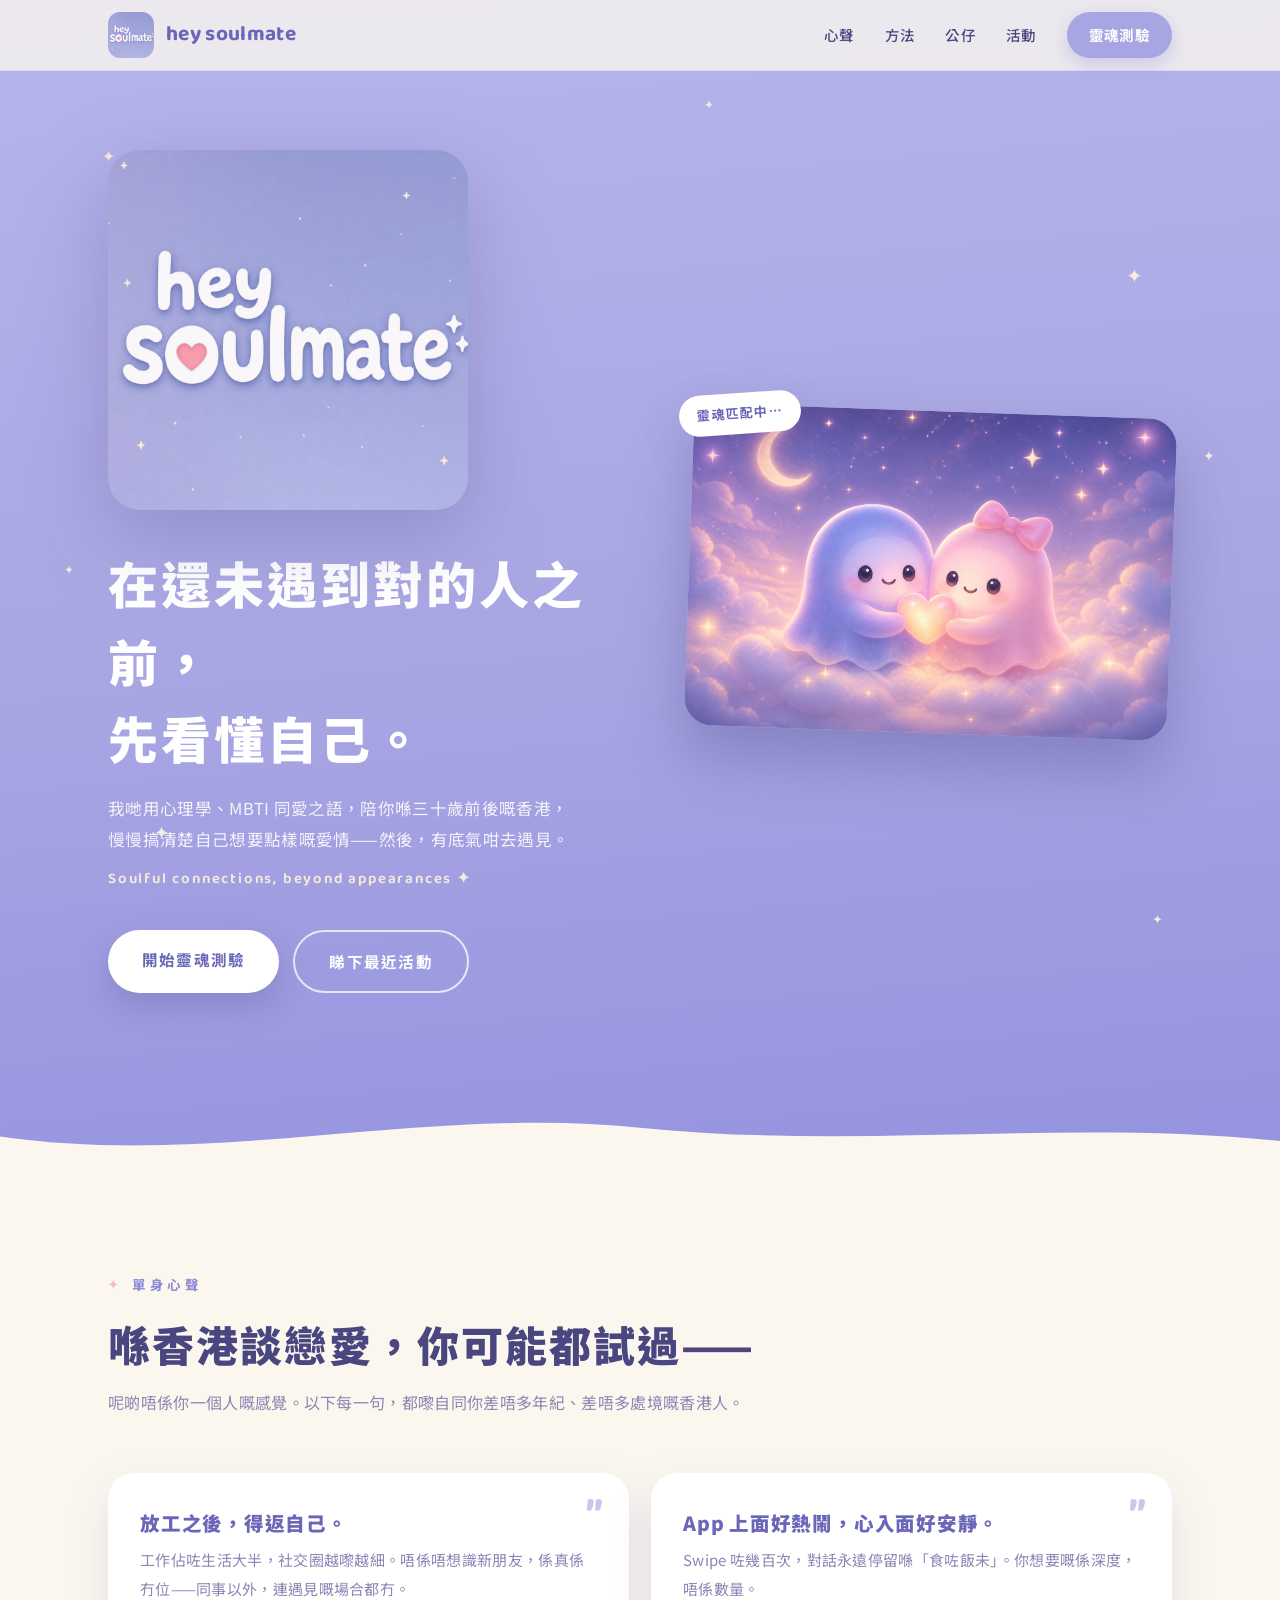
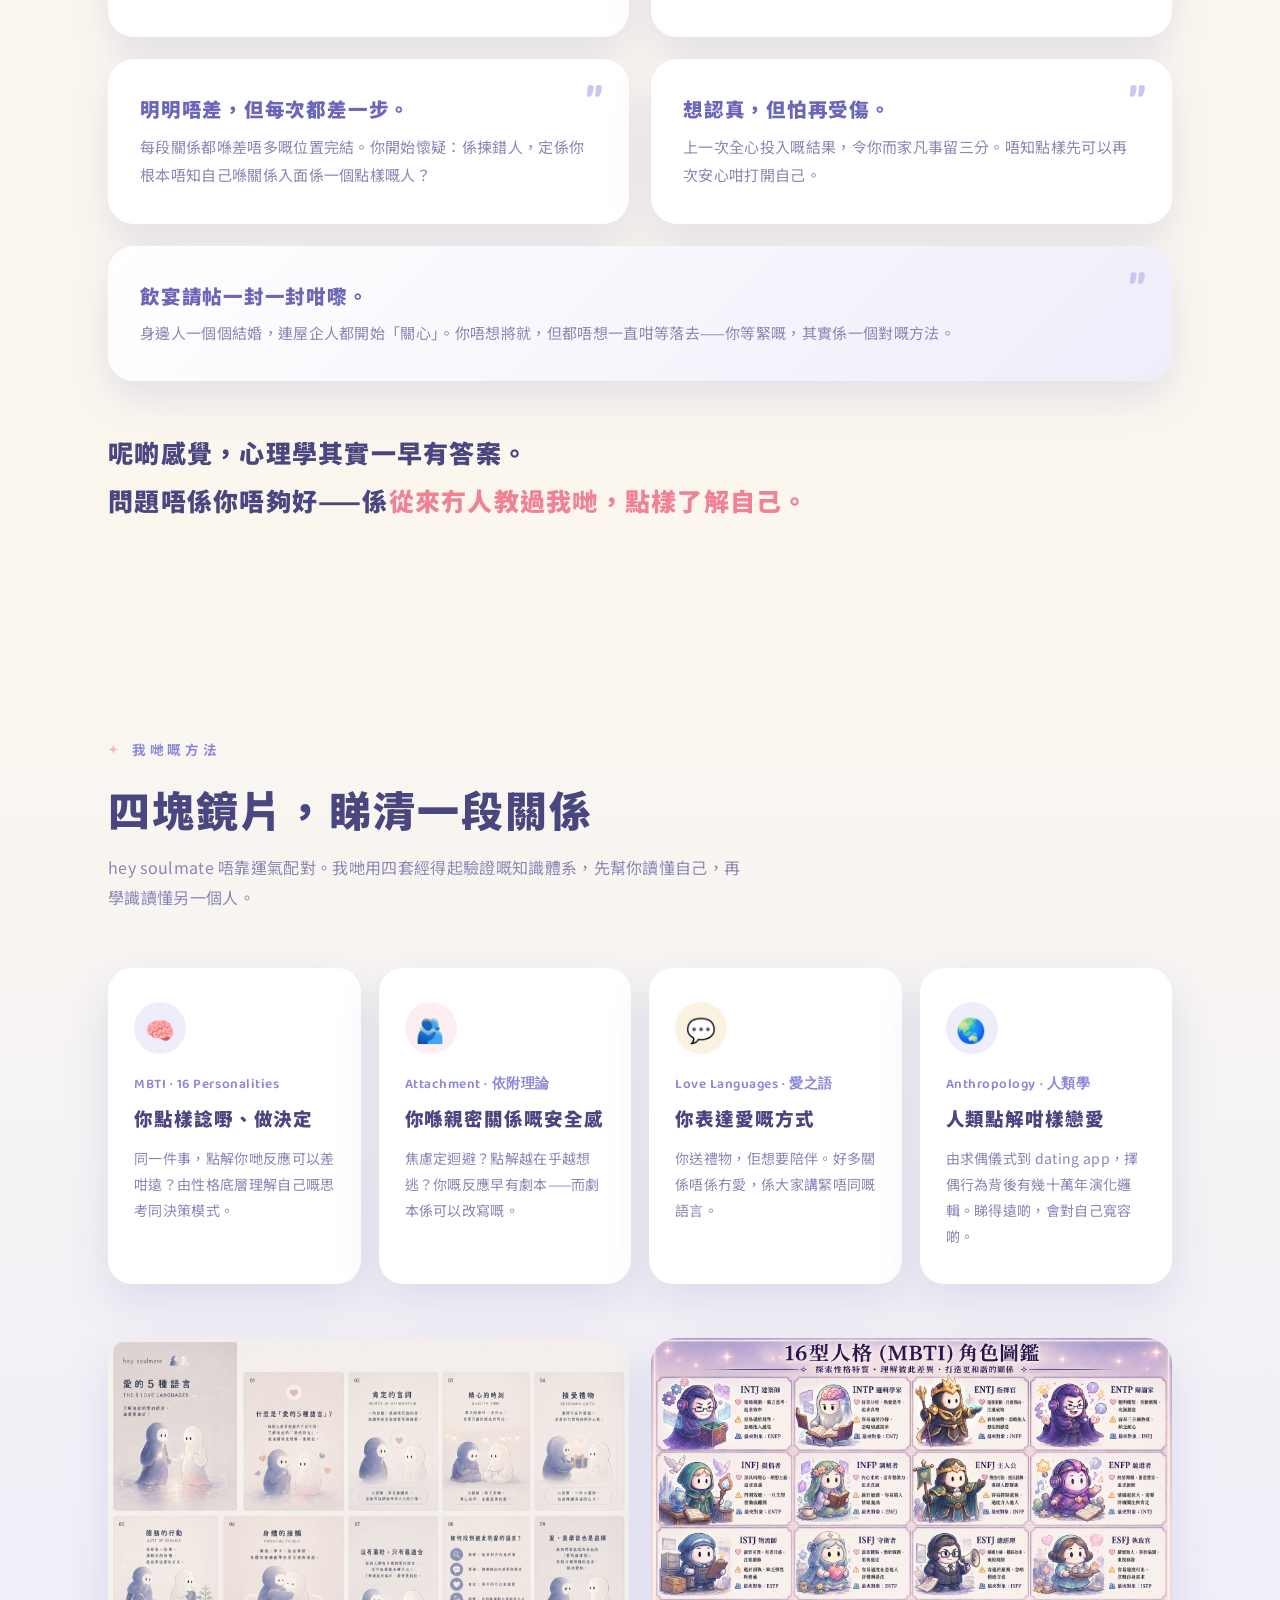
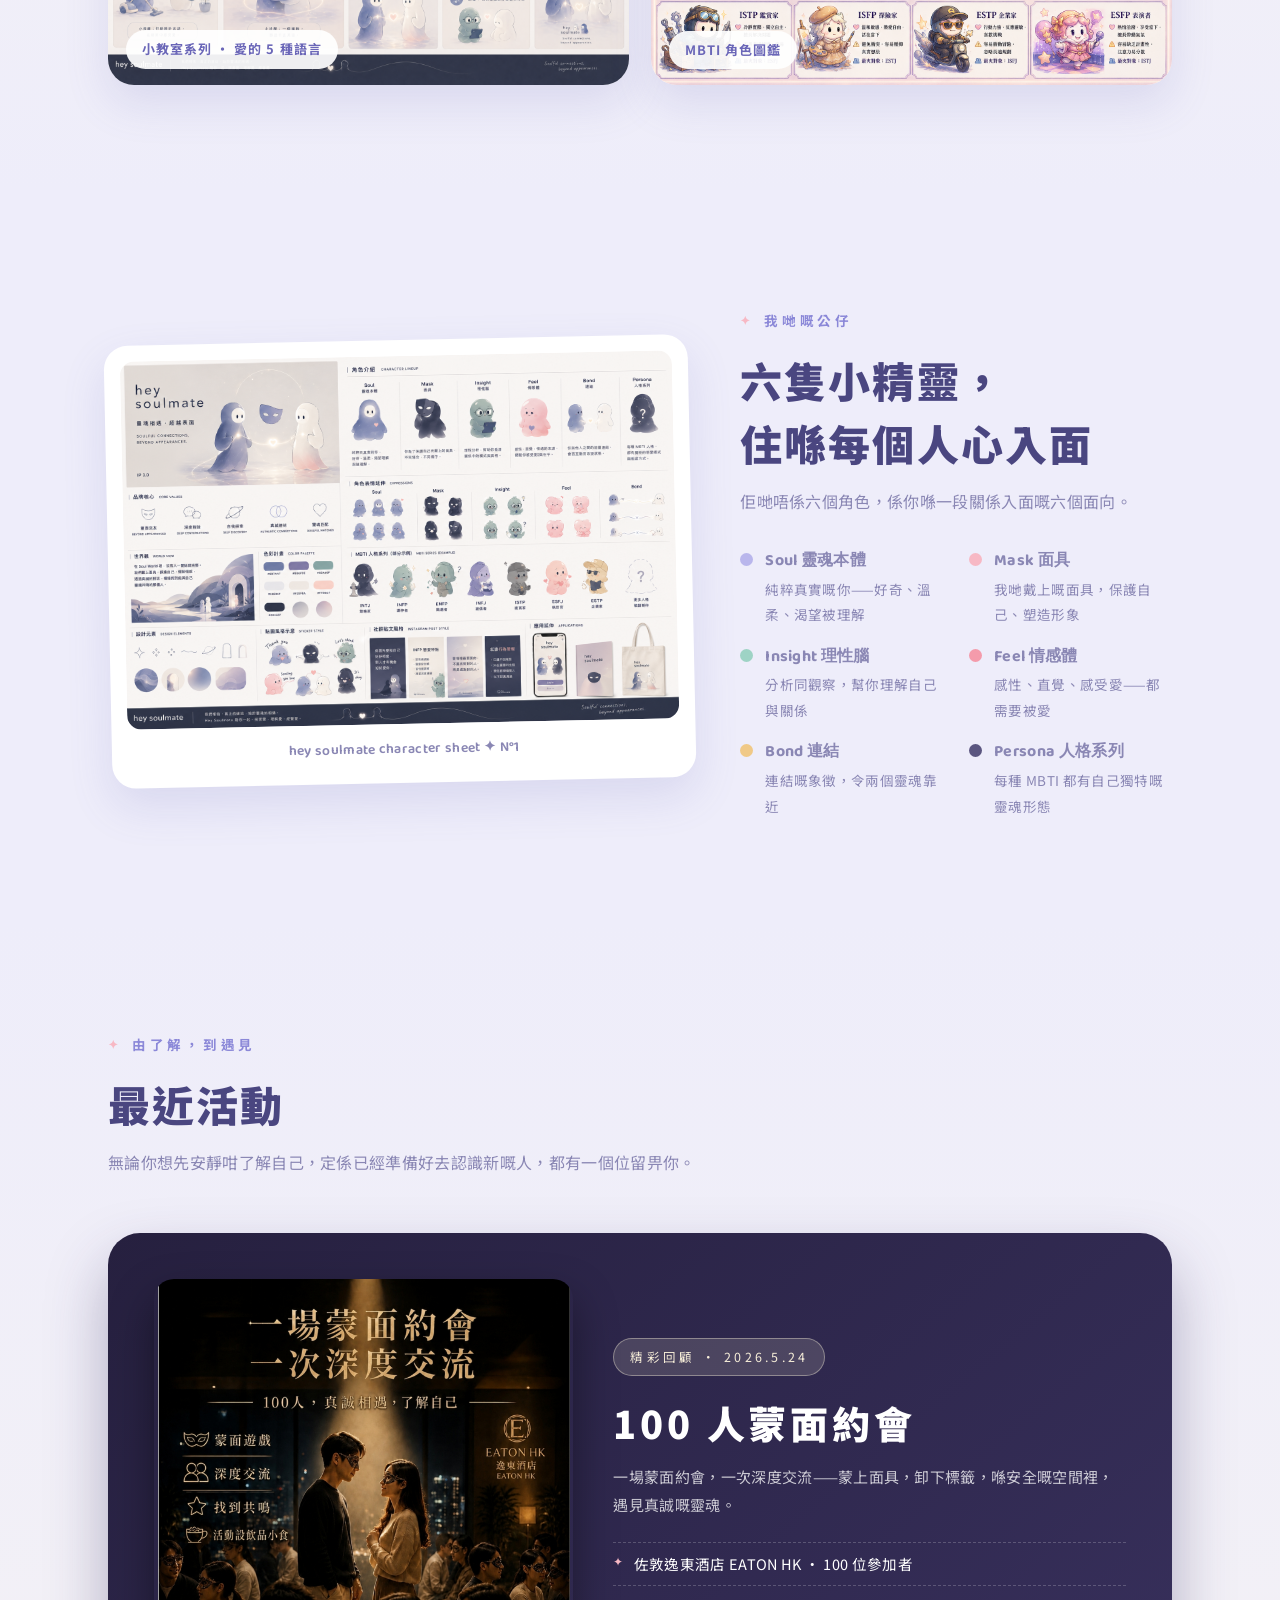
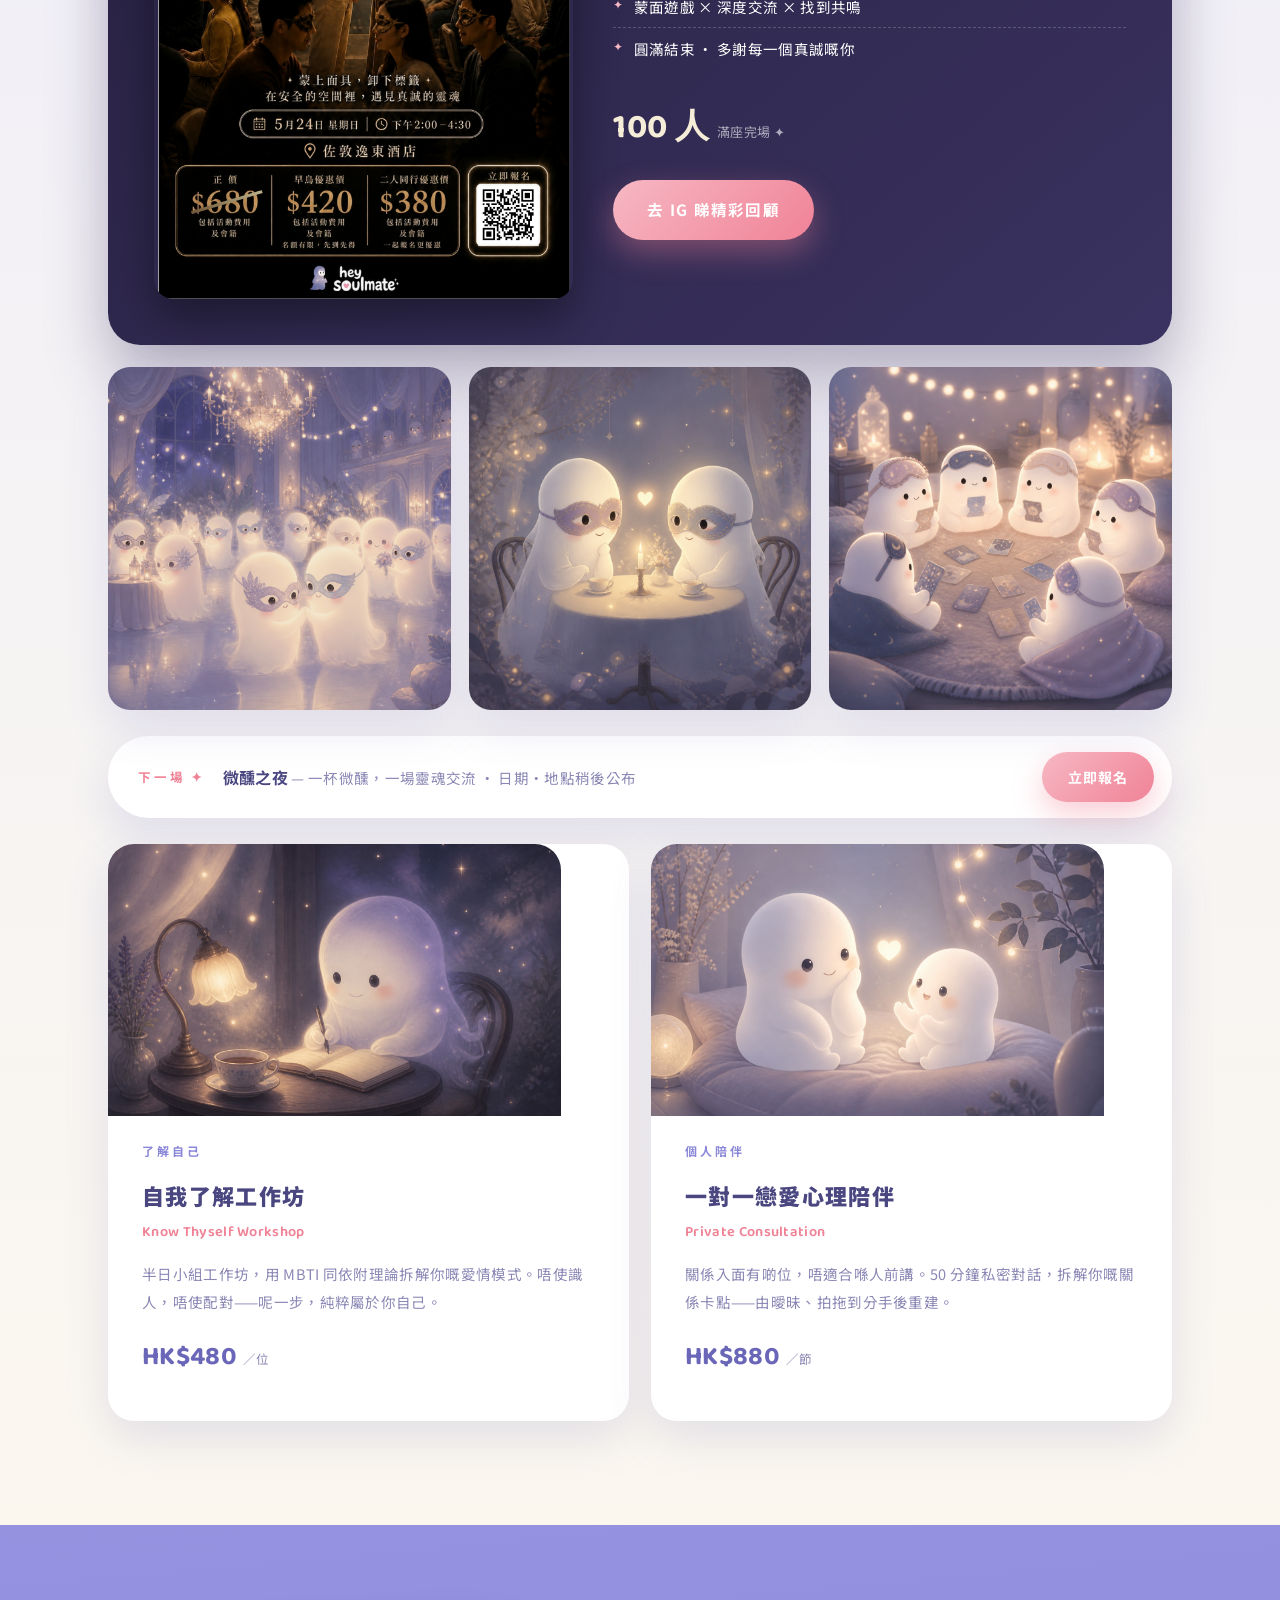
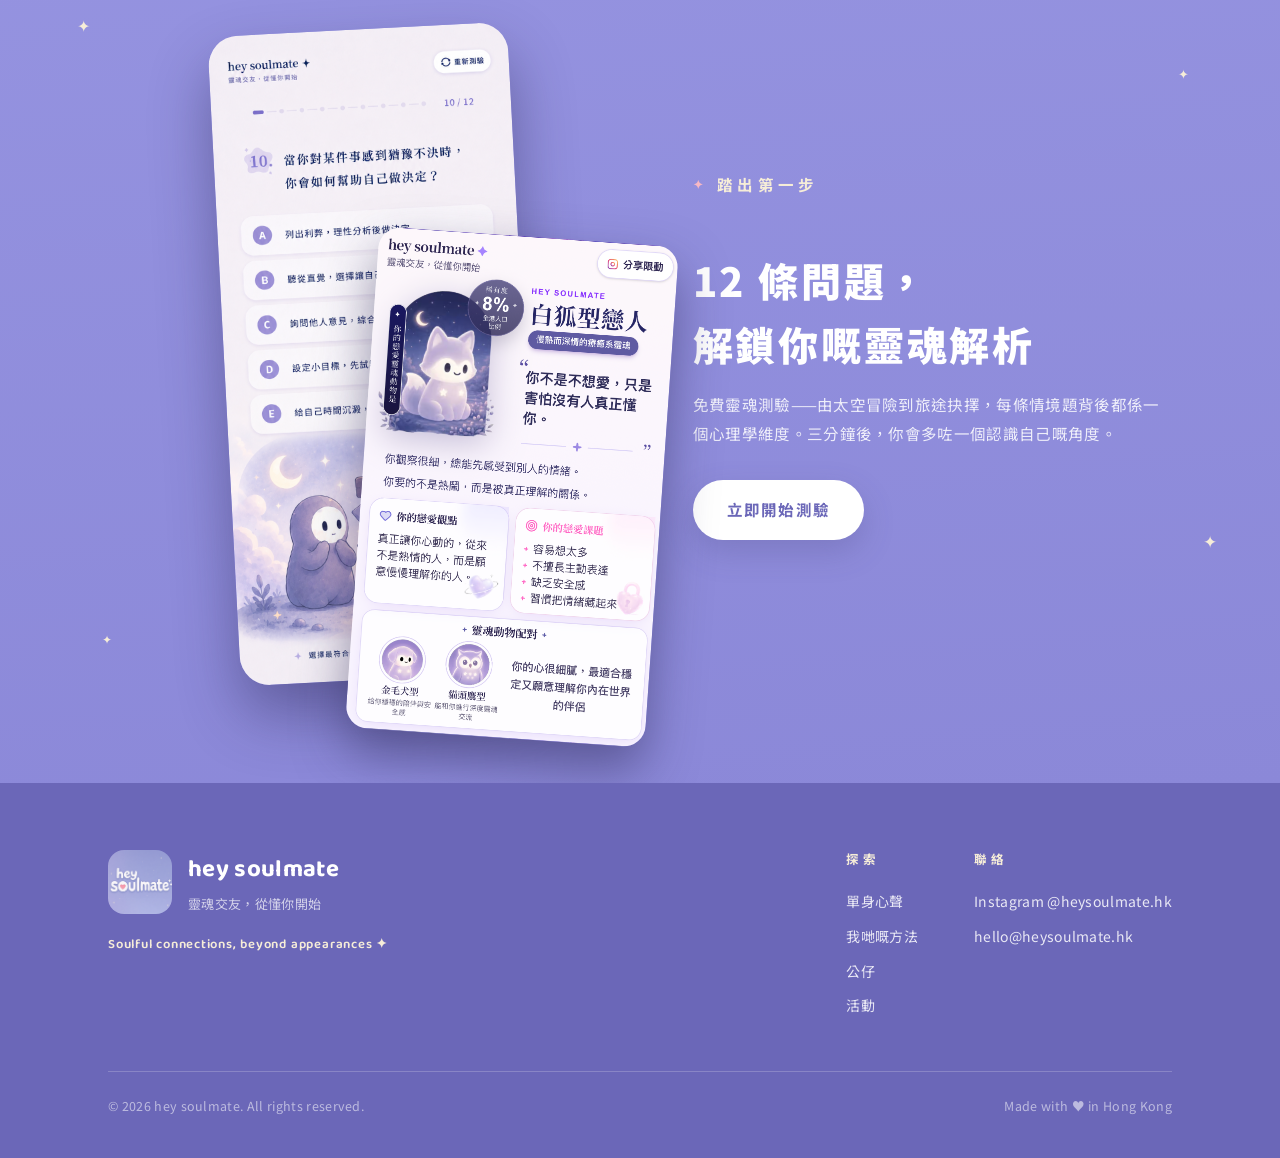
==== index.html @ 1c7623a5 "靈魂測驗 CTA 連去 heysoulmate-quiz.zeabur.app Co-Authored-By: Claude Opus 4.8 <noreply@anthropic.com>" ====
<!DOCTYPE html>
<html lang="zh-Hant-HK">
<head>
<meta charset="UTF-8">
<meta name="viewport" content="width=device-width, initial-scale=1.0">
<title>hey soulmate｜靈魂交友，從懂你開始</title>
<meta name="description" content="hey soulmate 用心理學、MBTI 同愛之語，陪你喺香港慢慢搞清楚自己想要點樣嘅愛情。靈魂測驗、深度晚宴、一對一戀愛心理陪伴。Soulful connections, beyond appearances.">
<link rel="icon" href="assets/logo-clean.png">
<link rel="preconnect" href="https://fonts.googleapis.com">
<link rel="preconnect" href="https://fonts.gstatic.com" crossorigin>
<link href="https://fonts.googleapis.com/css2?family=Baloo+2:wght@500;600;700&family=Noto+Sans+TC:wght@300;400;500;700;900&display=swap" rel="stylesheet">
<style>
:root{
  --peri:#A8A6E2;        /* 品牌粉紫 */
  --peri-deep:#8B88D8;
  --peri-dark:#6B67B8;
  --peri-light:#C9C7F0;
  --peri-pale:#EEEDFA;
  --ink:#4A4680;         /* 深紫墨 */
  --ink-soft:#8A87B4;
  --cream:#FBF7EF;
  --star:#F6EDD8;
  --pink:#F08296;
  --pink-soft:#F7B8C4;
  --sans:'Noto Sans TC',sans-serif;
  --latin:'Baloo 2',cursive;
  --shadow:0 18px 44px rgba(107,103,184,.16);
}
*{margin:0;padding:0;box-sizing:border-box}
html{scroll-behavior:smooth}
body{font-family:var(--sans);font-weight:400;color:var(--ink);background:var(--cream);line-height:1.9;letter-spacing:.02em}
img,svg{display:block;max-width:100%}
a{color:inherit;text-decoration:none}
:focus-visible{outline:3px solid var(--pink);outline-offset:3px;border-radius:6px}

.wrap{max-width:1120px;margin:0 auto;padding:0 28px}
.eyebrow{display:inline-flex;align-items:center;gap:10px;font-size:13.5px;letter-spacing:.28em;color:var(--peri-deep);font-weight:700}
.eyebrow::before{content:"✦";font-size:12px;color:var(--pink-soft)}
h2.sec-title{font-weight:900;font-size:clamp(27px,4vw,42px);line-height:1.5;letter-spacing:.05em;margin:14px 0 12px}
.sec-lead{max-width:640px;color:var(--ink-soft);font-size:16px}
.en{font-family:var(--latin);letter-spacing:.01em}
.sec{padding:104px 0}

/* ---------- Nav ---------- */
nav{position:fixed;top:0;left:0;right:0;z-index:50;backdrop-filter:blur(16px);-webkit-backdrop-filter:blur(16px);background:rgba(251,247,239,.8);border-bottom:1px solid rgba(168,166,226,.25)}
.nav-inner{max-width:1120px;margin:0 auto;padding:12px 28px;display:flex;align-items:center;justify-content:space-between}
.nav-logo img{height:46px;width:46px;border-radius:12px}
.nav-logo{display:flex;align-items:center;gap:12px}
.nav-logo .name{font-family:var(--latin);font-weight:700;font-size:21px;color:var(--peri-dark)}
.nav-links{display:flex;gap:30px;align-items:center;font-size:14.5px;font-weight:500;color:var(--ink)}
.nav-links a:hover{color:var(--peri-deep)}
.nav-cta{background:var(--peri);color:#fff!important;padding:9px 22px;border-radius:999px;font-weight:700;box-shadow:0 6px 18px rgba(139,136,216,.35);transition:transform .25s,background .25s}
.nav-cta:hover{background:var(--peri-deep);transform:translateY(-1px)}
@media (max-width:800px){.nav-links a:not(.nav-cta){display:none}}

/* ---------- Hero ---------- */
header.hero{position:relative;overflow:hidden;color:#fff;background:linear-gradient(175deg,#B7B5EC 0%,#A8A6E2 55%,#9593E0 100%);padding:150px 0 0}
.hero-grid{display:grid;grid-template-columns:1.05fr .95fr;gap:48px;align-items:center;padding-bottom:110px}
.hero-logo{width:min(360px,70vw);filter:drop-shadow(0 24px 40px rgba(74,70,128,.28));border-radius:32px;margin-bottom:34px}
.hero h1{font-weight:900;font-size:clamp(30px,4.6vw,50px);line-height:1.55;letter-spacing:.06em;margin-bottom:16px}
.hero-sub{color:rgba(255,255,255,.88);max-width:470px;font-size:16.5px;font-weight:400}
.hero-en{font-family:var(--latin);font-weight:600;font-size:15px;color:var(--star);letter-spacing:.12em;margin-top:10px}
.hero-ctas{display:flex;gap:14px;margin-top:36px;flex-wrap:wrap}
.btn{display:inline-block;padding:15px 34px;border-radius:999px;font-size:15.5px;font-weight:700;letter-spacing:.08em;transition:transform .25s,box-shadow .25s,background .25s}
.btn-white{background:#fff;color:var(--peri-dark);box-shadow:0 12px 30px rgba(74,70,128,.25)}
.btn-white:hover{transform:translateY(-2px)}
.btn-line{border:2px solid rgba(255,255,255,.75);color:#fff}
.btn-line:hover{background:rgba(255,255,255,.15)}
.hero-visual{position:relative}
.hero-visual img{border-radius:28px;box-shadow:0 30px 60px rgba(74,70,128,.35);transform:rotate(2deg)}
.hero-visual::after{content:"靈魂匹配中…";position:absolute;top:-18px;left:-10px;background:#fff;color:var(--peri-dark);font-size:13px;font-weight:700;letter-spacing:.1em;padding:8px 18px;border-radius:999px;box-shadow:var(--shadow);transform:rotate(-4deg)}
.stars{position:absolute;inset:0;pointer-events:none}
.stars span{position:absolute;color:var(--star);animation:twinkle 3.4s ease-in-out infinite}
@keyframes twinkle{0%,100%{opacity:.35;transform:scale(.85)}50%{opacity:1;transform:scale(1.1)}}
.hero-wave{display:block;width:100%;margin-top:-2px}
@media (max-width:880px){.hero-grid{grid-template-columns:1fr;gap:56px}.hero{padding-top:120px}}
@media (prefers-reduced-motion:reduce){.stars span{animation:none}html{scroll-behavior:auto}}

/* ---------- 心聲 ---------- */
.confessions{margin-top:56px;display:grid;grid-template-columns:repeat(2,1fr);gap:22px}
.confession{background:#fff;border-radius:26px;padding:34px 32px;box-shadow:var(--shadow);position:relative}
.confession .qmark{font-family:var(--latin);font-size:44px;line-height:1;color:var(--peri-light);position:absolute;top:20px;right:26px;font-weight:700}
.confession h3{font-weight:900;font-size:19.5px;letter-spacing:.04em;line-height:1.6;margin-bottom:8px;color:var(--peri-dark)}
.confession p{color:var(--ink-soft);font-size:15px}
.confession.wide{grid-column:1/-1;background:linear-gradient(135deg,#fff, var(--peri-pale))}
@media (max-width:760px){.confessions{grid-template-columns:1fr}}
.confess-outro{margin-top:48px;font-weight:900;font-size:clamp(19px,2.6vw,25px);letter-spacing:.05em;line-height:1.9}
.confess-outro .pink{color:var(--pink)}

/* ---------- 方法 ---------- */
.sec-lens{background:linear-gradient(180deg,var(--cream), var(--peri-pale))}
.lens-grid{margin-top:56px;display:grid;grid-template-columns:repeat(4,1fr);gap:18px}
.lens{background:#fff;border-radius:24px;padding:34px 26px;box-shadow:var(--shadow);transition:transform .3s}
.lens:hover{transform:translateY(-6px)}
.lens .glyph{width:52px;height:52px;border-radius:50%;display:flex;align-items:center;justify-content:center;font-size:24px;margin-bottom:18px}
.lens .en-label{font-family:var(--latin);font-weight:600;font-size:13.5px;color:var(--peri-deep);letter-spacing:.04em}
.lens h3{font-weight:900;font-size:18.5px;letter-spacing:.05em;margin:4px 0 10px}
.lens p{color:var(--ink-soft);font-size:14px;line-height:1.85}
@media (max-width:960px){.lens-grid{grid-template-columns:repeat(2,1fr)}}
@media (max-width:560px){.lens-grid{grid-template-columns:1fr}}
.works{margin-top:54px;display:grid;grid-template-columns:1fr 1fr;gap:22px;align-items:start}
.work{border-radius:26px;overflow:hidden;box-shadow:var(--shadow);position:relative;background:#fff}
.work img{width:100%;height:auto;object-fit:contain;display:block}
.work .cap{position:absolute;left:18px;bottom:16px;background:rgba(255,255,255,.92);color:var(--peri-dark);font-size:13px;font-weight:700;letter-spacing:.08em;padding:7px 16px;border-radius:999px}
@media (max-width:760px){.works{grid-template-columns:1fr}}

/* ---------- 公仔 ---------- */
.sec-ip{background:var(--peri-pale)}
.ip-grid{display:grid;grid-template-columns:1.15fr .85fr;gap:48px;align-items:center;margin-top:10px}
.ip-frame{background:#fff;padding:16px 16px 20px;border-radius:24px;box-shadow:var(--shadow);transform:rotate(-1.2deg)}
.ip-frame img{border-radius:14px}
.ip-frame .fcap{text-align:center;font-family:var(--latin);font-weight:600;font-size:14px;color:var(--ink-soft);margin-top:12px}
.cast{margin-top:30px;display:grid;grid-template-columns:repeat(2,1fr);gap:14px 26px}
.cast .who{display:flex;gap:12px;align-items:baseline}
.cast .dot{flex:none;width:13px;height:13px;border-radius:50%;transform:translateY(1px)}
.cast .who b{font-family:var(--latin);font-weight:700;font-size:16px}
.cast .who span{color:var(--ink-soft);font-size:13.5px}
@media (max-width:880px){.ip-grid{grid-template-columns:1fr}}

/* ---------- 體驗 ---------- */
.sec-exp{background:linear-gradient(180deg,var(--peri-pale),var(--cream))}
.event-hero{margin-top:56px;display:grid;grid-template-columns:.9fr 1.1fr;gap:40px;align-items:center;background:linear-gradient(140deg,#26203F,#3A3260);border-radius:32px;padding:46px;color:#fff;box-shadow:0 30px 60px rgba(58,50,96,.35)}
.event-hero img{border-radius:20px;box-shadow:0 20px 44px rgba(0,0,0,.4);width:100%;max-height:620px;object-fit:contain}
.event-hero .tag{display:inline-block;background:rgba(246,237,216,.15);border:1px solid rgba(246,237,216,.4);color:var(--star);font-size:12.5px;letter-spacing:.26em;padding:6px 16px;border-radius:999px;margin-bottom:18px}
.event-hero h3{font-weight:900;font-size:clamp(26px,3.4vw,38px);letter-spacing:.1em;line-height:1.5}
.event-hero .sub{color:rgba(255,255,255,.75);font-size:15px;margin:12px 0 22px}
.event-hero ul{list-style:none;margin-bottom:26px}
.event-hero li{padding:7px 0;border-top:1px dashed rgba(255,255,255,.2);font-size:14.5px;display:flex;gap:10px}
.event-hero li::before{content:"✦";color:var(--pink-soft);font-size:12px}
.event-hero .price{font-family:var(--latin);font-weight:700;font-size:34px;color:var(--star)}
.event-hero .price small{font-family:var(--sans);font-weight:400;font-size:13px;color:rgba(255,255,255,.6);margin-left:8px}
.btn-pink{background:linear-gradient(135deg,var(--pink-soft),var(--pink));color:#fff;box-shadow:0 12px 30px rgba(240,130,150,.4)}
.btn-pink:hover{transform:translateY(-2px)}
@media (max-width:880px){.event-hero{grid-template-columns:1fr;padding:30px}}
.recap-grid{margin-top:22px;display:grid;grid-template-columns:repeat(3,1fr);gap:18px}
.recap-grid img{border-radius:22px;box-shadow:var(--shadow);aspect-ratio:1;object-fit:cover;width:100%}
@media (max-width:640px){.recap-grid{grid-template-columns:1fr;max-width:420px;margin-left:auto;margin-right:auto}}
.next-event{margin-top:26px;background:#fff;border-radius:999px;box-shadow:var(--shadow);padding:16px 18px 16px 30px;display:flex;align-items:center;gap:18px;flex-wrap:wrap}
.next-event .ne-tag{flex:none;font-size:12.5px;letter-spacing:.22em;font-weight:700;color:var(--pink)}
.next-event .ne-info{flex:1;min-width:240px;font-size:14.5px;color:var(--ink-soft)}
.next-event .ne-info b{color:var(--ink);font-size:16px}
.next-event .btn{padding:12px 26px;font-size:14px}
@media (max-width:760px){.next-event{border-radius:28px}}
.exp-grid{margin-top:26px;display:grid;grid-template-columns:repeat(2,1fr);gap:22px}
.exp{background:#fff;border-radius:26px;padding:38px 34px;box-shadow:var(--shadow);display:flex;flex-direction:column}
.exp .exp-img{width:calc(100% + 68px);margin:-38px -34px 24px;border-radius:26px 26px 0 0;aspect-ratio:5/3;object-fit:cover}
.exp .tag{font-size:12px;letter-spacing:.26em;color:var(--peri-deep);font-weight:700;margin-bottom:12px}
.exp h3{font-weight:900;font-size:22px;letter-spacing:.06em}
.exp .exp-en{font-family:var(--latin);font-weight:600;font-size:14.5px;color:var(--pink);margin:2px 0 14px}
.exp p{color:var(--ink-soft);font-size:14.5px;flex:1}
.exp .price{font-family:var(--latin);font-weight:700;font-size:26px;color:var(--peri-dark);margin-top:18px}
.exp .price small{font-family:var(--sans);font-weight:400;font-size:12.5px;color:var(--ink-soft);margin-left:6px}
@media (max-width:760px){.exp-grid{grid-template-columns:1fr}}

/* ---------- 測驗 ---------- */
.sec-quiz{background:linear-gradient(175deg,#9593E0,#8B88D8);color:#fff;position:relative;overflow:hidden}
.quiz-grid{display:grid;grid-template-columns:1fr .9fr;gap:52px;align-items:center}
.quiz-shots{position:relative;display:flex;justify-content:center}
.quiz-shots .phone{width:min(300px,60vw);border-radius:30px;box-shadow:0 30px 60px rgba(42,38,84,.45);transform:rotate(-3deg)}
.quiz-shots .card{position:absolute;width:min(300px,52vw);right:-4%;bottom:-9%;border-radius:22px;box-shadow:0 24px 50px rgba(42,38,84,.5);transform:rotate(4deg)}
.sec-quiz h2{font-weight:900;font-size:clamp(26px,3.8vw,40px);letter-spacing:.07em;line-height:1.6;margin:16px 0 14px}
.sec-quiz p{color:rgba(255,255,255,.85);max-width:480px;font-size:15.5px;margin-bottom:32px}
.sec-quiz .eyebrow{color:var(--star)}
@media (max-width:880px){.quiz-grid{grid-template-columns:1fr;gap:70px}}

/* ---------- Footer ---------- */
footer{background:var(--peri-dark);color:rgba(255,255,255,.85);padding:64px 0 40px;font-size:14px}
.foot-grid{display:flex;justify-content:space-between;align-items:flex-start;gap:40px;flex-wrap:wrap}
.foot-brand{display:flex;gap:16px;align-items:center}
.foot-brand img{width:64px;height:64px;border-radius:16px}
.foot-brand .name{font-family:var(--latin);font-weight:700;font-size:24px;color:#fff}
.foot-brand .line{font-size:13px;color:rgba(255,255,255,.7)}
.foot-en{font-family:var(--latin);font-weight:600;font-size:13px;color:var(--star);letter-spacing:.06em}
.foot-links{display:flex;gap:56px;flex-wrap:wrap}
.foot-links h4{font-size:12.5px;letter-spacing:.28em;color:var(--star);font-weight:700;margin-bottom:14px}
.foot-links ul{list-style:none}
.foot-links li{padding:4px 0}
.foot-links a:hover{color:#fff;text-decoration:underline}
.copyright{margin-top:48px;padding-top:22px;border-top:1px solid rgba(255,255,255,.2);display:flex;justify-content:space-between;flex-wrap:wrap;gap:10px;font-size:12.5px;color:rgba(255,255,255,.55)}
</style>
</head>
<body>

<nav aria-label="主導覽">
  <div class="nav-inner">
    <a class="nav-logo" href="#top"><img src="assets/logo-clean.png" alt="hey soulmate logo"><span class="name">hey soulmate</span></a>
    <div class="nav-links">
      <a href="#voices">心聲</a>
      <a href="#lens">方法</a>
      <a href="#ip">公仔</a>
      <a href="#experience">活動</a>
      <a class="nav-cta" href="#quiz">靈魂測驗</a>
    </div>
  </div>
</nav>

<header class="hero" id="top">
  <div class="stars" aria-hidden="true">
    <span style="top:12%;left:8%;font-size:16px">✦</span>
    <span style="top:22%;left:88%;font-size:20px;animation-delay:.8s">✦</span>
    <span style="top:8%;left:55%;font-size:12px;animation-delay:1.6s">✦</span>
    <span style="top:48%;left:5%;font-size:12px;animation-delay:2.2s">✦</span>
    <span style="top:38%;left:94%;font-size:14px;animation-delay:.4s">✦</span>
    <span style="top:70%;left:12%;font-size:18px;animation-delay:1.2s">✦</span>
    <span style="top:78%;left:90%;font-size:13px;animation-delay:2.6s">✦</span>
  </div>
  <div class="wrap hero-grid">
    <div>
      <img class="hero-logo" src="assets/logo-clean.png" alt="hey soulmate">
      <h1>在還未遇到對的人之前，<br>先看懂自己。</h1>
      <p class="hero-sub">我哋用心理學、MBTI 同愛之語，陪你喺三十歲前後嘅香港，慢慢搞清楚自己想要點樣嘅愛情——然後，有底氣咁去遇見。</p>
      <p class="hero-en">Soulful connections, beyond appearances ✦</p>
      <div class="hero-ctas">
        <a class="btn btn-white" href="https://heysoulmate-quiz.zeabur.app/" target="_blank" rel="noopener">開始靈魂測驗</a>
        <a class="btn btn-line" href="#experience">睇下最近活動</a>
      </div>
    </div>
    <div class="hero-visual">
      <img src="assets/hero-spirits.png" alt="兩隻小精靈喺星空雲海上，一齊捧住一顆發光嘅粉紅心">
    </div>
  </div>
  <svg class="hero-wave" viewBox="0 0 1440 70" preserveAspectRatio="none" aria-hidden="true"><path d="M0,40 C240,75 480,5 720,30 C960,55 1200,20 1440,45 L1440,70 L0,70 Z" fill="#FBF7EF"/></svg>
</header>

<section class="sec" id="voices">
  <div class="wrap">
    <p class="eyebrow">單身心聲</p>
    <h2 class="sec-title">喺香港談戀愛，你可能都試過——</h2>
    <p class="sec-lead">呢啲唔係你一個人嘅感覺。以下每一句，都嚟自同你差唔多年紀、差唔多處境嘅香港人。</p>

    <div class="confessions">
      <article class="confession">
        <span class="qmark" aria-hidden="true">”</span>
        <h3>放工之後，得返自己。</h3>
        <p>工作佔咗生活大半，社交圈越嚟越細。唔係唔想識新朋友，係真係冇位——同事以外，連遇見嘅場合都冇。</p>
      </article>
      <article class="confession">
        <span class="qmark" aria-hidden="true">”</span>
        <h3>App 上面好熱鬧，心入面好安靜。</h3>
        <p>Swipe 咗幾百次，對話永遠停留喺「食咗飯未」。你想要嘅係深度，唔係數量。</p>
      </article>
      <article class="confession">
        <span class="qmark" aria-hidden="true">”</span>
        <h3>明明唔差，但每次都差一步。</h3>
        <p>每段關係都喺差唔多嘅位置完結。你開始懷疑：係揀錯人，定係你根本唔知自己喺關係入面係一個點樣嘅人？</p>
      </article>
      <article class="confession">
        <span class="qmark" aria-hidden="true">”</span>
        <h3>想認真，但怕再受傷。</h3>
        <p>上一次全心投入嘅結果，令你而家凡事留三分。唔知點樣先可以再次安心咁打開自己。</p>
      </article>
      <article class="confession wide">
        <span class="qmark" aria-hidden="true">”</span>
        <h3>飲宴請帖一封一封咁嚟。</h3>
        <p>身邊人一個個結婚，連屋企人都開始「關心」。你唔想將就，但都唔想一直咁等落去——你等緊嘅，其實係一個對嘅方法。</p>
      </article>
    </div>

    <p class="confess-outro">呢啲感覺，心理學其實一早有答案。<br>問題唔係你唔夠好——係<span class="pink">從來冇人教過我哋，點樣了解自己。</span></p>
  </div>
</section>

<section class="sec sec-lens" id="lens">
  <div class="wrap">
    <p class="eyebrow">我哋嘅方法</p>
    <h2 class="sec-title">四塊鏡片，睇清一段關係</h2>
    <p class="sec-lead">hey soulmate 唔靠運氣配對。我哋用四套經得起驗證嘅知識體系，先幫你讀懂自己，再學識讀懂另一個人。</p>

    <div class="lens-grid">
      <article class="lens">
        <div class="glyph" style="background:var(--peri-pale)">🧠</div>
        <p class="en-label">MBTI · 16 Personalities</p>
        <h3>你點樣諗嘢、做決定</h3>
        <p>同一件事，點解你哋反應可以差咁遠？由性格底層理解自己嘅思考同決策模式。</p>
      </article>
      <article class="lens">
        <div class="glyph" style="background:#FDEEF1">🫂</div>
        <p class="en-label">Attachment · 依附理論</p>
        <h3>你喺親密關係嘅安全感</h3>
        <p>焦慮定迴避？點解越在乎越想逃？你嘅反應早有劇本——而劇本係可以改寫嘅。</p>
      </article>
      <article class="lens">
        <div class="glyph" style="background:#FBF3E2">💬</div>
        <p class="en-label">Love Languages · 愛之語</p>
        <h3>你表達愛嘅方式</h3>
        <p>你送禮物，佢想要陪伴。好多關係唔係冇愛，係大家講緊唔同嘅語言。</p>
      </article>
      <article class="lens">
        <div class="glyph" style="background:var(--peri-pale)">🌏</div>
        <p class="en-label">Anthropology · 人類學</p>
        <h3>人類點解咁樣戀愛</h3>
        <p>由求偶儀式到 dating app，擇偶行為背後有幾十萬年演化邏輯。睇得遠啲，會對自己寬容啲。</p>
      </article>
    </div>

    <div class="works">
      <figure class="work">
        <img src="assets/post-love-languages.png" alt="hey soulmate IG post：愛的 5 種語言系列，小精靈公仔示範每種愛之語">
        <figcaption class="cap">小教室系列 · 愛的 5 種語言</figcaption>
      </figure>
      <figure class="work">
        <img src="assets/mbti-main.png" alt="16 型人格 MBTI 角色圖鑑">
        <figcaption class="cap">MBTI 角色圖鑑</figcaption>
      </figure>
    </div>
  </div>
</section>

<section class="sec sec-ip" id="ip">
  <div class="wrap ip-grid">
    <div class="ip-frame">
      <img src="assets/ip-sheet.png" alt="hey soulmate 公仔設定集：Soul、Mask、Insight、Feel、Bond、Persona 六隻粉彩小精靈">
      <p class="fcap">hey soulmate character sheet ✦ N°1</p>
    </div>
    <div>
      <p class="eyebrow">我哋嘅公仔</p>
      <h2 class="sec-title">六隻小精靈，<br>住喺每個人心入面</h2>
      <p class="sec-lead">佢哋唔係六個角色，係你喺一段關係入面嘅六個面向。</p>
      <div class="cast">
        <p class="who"><span class="dot" style="background:#B9B6EC"></span><span><b>Soul 靈魂本體</b><br><span>純粹真實嘅你——好奇、溫柔、渴望被理解</span></span></p>
        <p class="who"><span class="dot" style="background:#F7B8C4"></span><span><b>Mask 面具</b><br><span>我哋戴上嘅面具，保護自己、塑造形象</span></span></p>
        <p class="who"><span class="dot" style="background:#9ED3C5"></span><span><b>Insight 理性腦</b><br><span>分析同觀察，幫你理解自己與關係</span></span></p>
        <p class="who"><span class="dot" style="background:#F49BAB"></span><span><b>Feel 情感體</b><br><span>感性、直覺、感受愛——都需要被愛</span></span></p>
        <p class="who"><span class="dot" style="background:#F0C987"></span><span><b>Bond 連結</b><br><span>連結嘅象徵，令兩個靈魂靠近</span></span></p>
        <p class="who"><span class="dot" style="background:#5B5680"></span><span><b>Persona 人格系列</b><br><span>每種 MBTI 都有自己獨特嘅靈魂形態</span></span></p>
      </div>
    </div>
  </div>
</section>

<section class="sec sec-exp" id="experience">
  <div class="wrap">
    <p class="eyebrow">由了解，到遇見</p>
    <h2 class="sec-title">最近活動</h2>
    <p class="sec-lead">無論你想先安靜咁了解自己，定係已經準備好去認識新嘅人，都有一個位留畀你。</p>

    <div class="event-hero">
      <img src="assets/masked-poster-gold.jpg" alt="一場蒙面約會，一次深度交流：100 人蒙面約會活動海報，佐敦逸東酒店 EATON HK">
      <div>
        <span class="tag">精彩回顧 · 2026.5.24</span>
        <h3>100 人蒙面約會</h3>
        <p class="sub">一場蒙面約會，一次深度交流——蒙上面具，卸下標籤，喺安全嘅空間裡，遇見真誠嘅靈魂。</p>
        <ul>
          <li>佐敦逸東酒店 EATON HK · 100 位參加者</li>
          <li>蒙面遊戲 × 深度交流 × 找到共鳴</li>
          <li>圓滿結束 · 多謝每一個真誠嘅你</li>
        </ul>
        <p class="price">100 人<small>滿座完場 ✦</small></p>
        <div style="margin-top:20px"><a class="btn btn-pink" href="https://www.instagram.com/heysoulmate.hk" target="_blank" rel="noopener">去 IG 睇精彩回顧</a></div>
      </div>
    </div>

    <div class="recap-grid">
      <img src="assets/recap-1.png" alt="回顧：蒙面小精靈喺酒店宴會廳開心咁交流">
      <img src="assets/recap-2.png" alt="回顧：兩隻蒙面小精靈喺燭光下深度對話">
      <img src="assets/recap-3.png" alt="回顧：一班蒙面小精靈圍埋玩對話卡遊戲">
    </div>

    <div class="next-event">
      <span class="ne-tag">下一場 ✦</span>
      <div class="ne-info">
        <b>微醺之夜</b> — 一杯微醺，一場靈魂交流 · 日期・地點稍後公布
      </div>
      <a class="btn btn-pink" href="https://www.instagram.com/heysoulmate.hk" target="_blank" rel="noopener">立即報名</a>
    </div>

    <div class="exp-grid">
      <article class="exp">
        <img class="exp-img" src="assets/card-workshop.png" alt="小精靈喺暖燈下寫緊 journal，旁邊有一杯茶">
        <p class="tag">了解自己</p>
        <h3>自我了解工作坊</h3>
        <p class="exp-en">Know Thyself Workshop</p>
        <p>半日小組工作坊，用 MBTI 同依附理論拆解你嘅愛情模式。唔使識人，唔使配對——呢一步，純粹屬於你自己。</p>
        <p class="price">HK$480<small>／位</small></p>
      </article>
      <article class="exp">
        <img class="exp-img" src="assets/card-consult.png" alt="兩隻小精靈坐喺軟墊上傾心事，細隻嗰隻講緊心入面嘅愛">
        <p class="tag">個人陪伴</p>
        <h3>一對一戀愛心理陪伴</h3>
        <p class="exp-en">Private Consultation</p>
        <p>關係入面有啲位，唔適合喺人前講。50 分鐘私密對話，拆解你嘅關係卡點——由曖昧、拍拖到分手後重建。</p>
        <p class="price">HK$880<small>／節</small></p>
      </article>
    </div>
  </div>
</section>

<section class="sec sec-quiz" id="quiz">
  <div class="stars" aria-hidden="true">
    <span style="top:10%;left:6%;font-size:16px">✦</span>
    <span style="top:16%;left:92%;font-size:13px;animation-delay:1s">✦</span>
    <span style="top:82%;left:8%;font-size:12px;animation-delay:2s">✦</span>
    <span style="top:70%;left:94%;font-size:17px;animation-delay:.5s">✦</span>
  </div>
  <div class="wrap quiz-grid">
    <div class="quiz-shots">
      <img class="phone" src="assets/quiz-phone.png" alt="靈魂測驗手機畫面：第 10 題，兩隻小精靈喺月光下睇路牌">
      <img class="card" src="assets/quiz-result.png" alt="靈魂測驗結果卡：一隻小精靈喺聚光燈下發光，解鎖專屬靈魂解析">
    </div>
    <div>
      <p class="eyebrow">踏出第一步</p>
      <h2>12 條問題，<br>解鎖你嘅靈魂解析</h2>
      <p>免費靈魂測驗——由太空冒險到旅途抉擇，每條情境題背後都係一個心理學維度。三分鐘後，你會多咗一個認識自己嘅角度。</p>
      <a class="btn btn-white" href="https://heysoulmate-quiz.zeabur.app/" target="_blank" rel="noopener">立即開始測驗</a>
    </div>
  </div>
</section>

<footer>
  <div class="wrap">
    <div class="foot-grid">
      <div>
        <div class="foot-brand">
          <img src="assets/logo-clean.png" alt="hey soulmate logo">
          <div>
            <p class="name">hey soulmate</p>
            <p class="line">靈魂交友，從懂你開始</p>
          </div>
        </div>
        <p class="foot-en" style="margin-top:16px">Soulful connections, beyond appearances ✦</p>
      </div>
      <div class="foot-links">
        <div>
          <h4>探索</h4>
          <ul>
            <li><a href="#voices">單身心聲</a></li>
            <li><a href="#lens">我哋嘅方法</a></li>
            <li><a href="#ip">公仔</a></li>
            <li><a href="#experience">活動</a></li>
          </ul>
        </div>
        <div>
          <h4>聯絡</h4>
          <ul>
            <li><a href="https://www.instagram.com/heysoulmate.hk" target="_blank" rel="noopener">Instagram @heysoulmate.hk</a></li>
            <li><a href="mailto:hello@heysoulmate.hk">hello@heysoulmate.hk</a></li>
          </ul>
        </div>
      </div>
    </div>
    <div class="copyright">
      <p>© 2026 hey soulmate. All rights reserved.</p>
      <p>Made with ♥ in Hong Kong</p>
    </div>
  </div>
</footer>

</body>
</html>
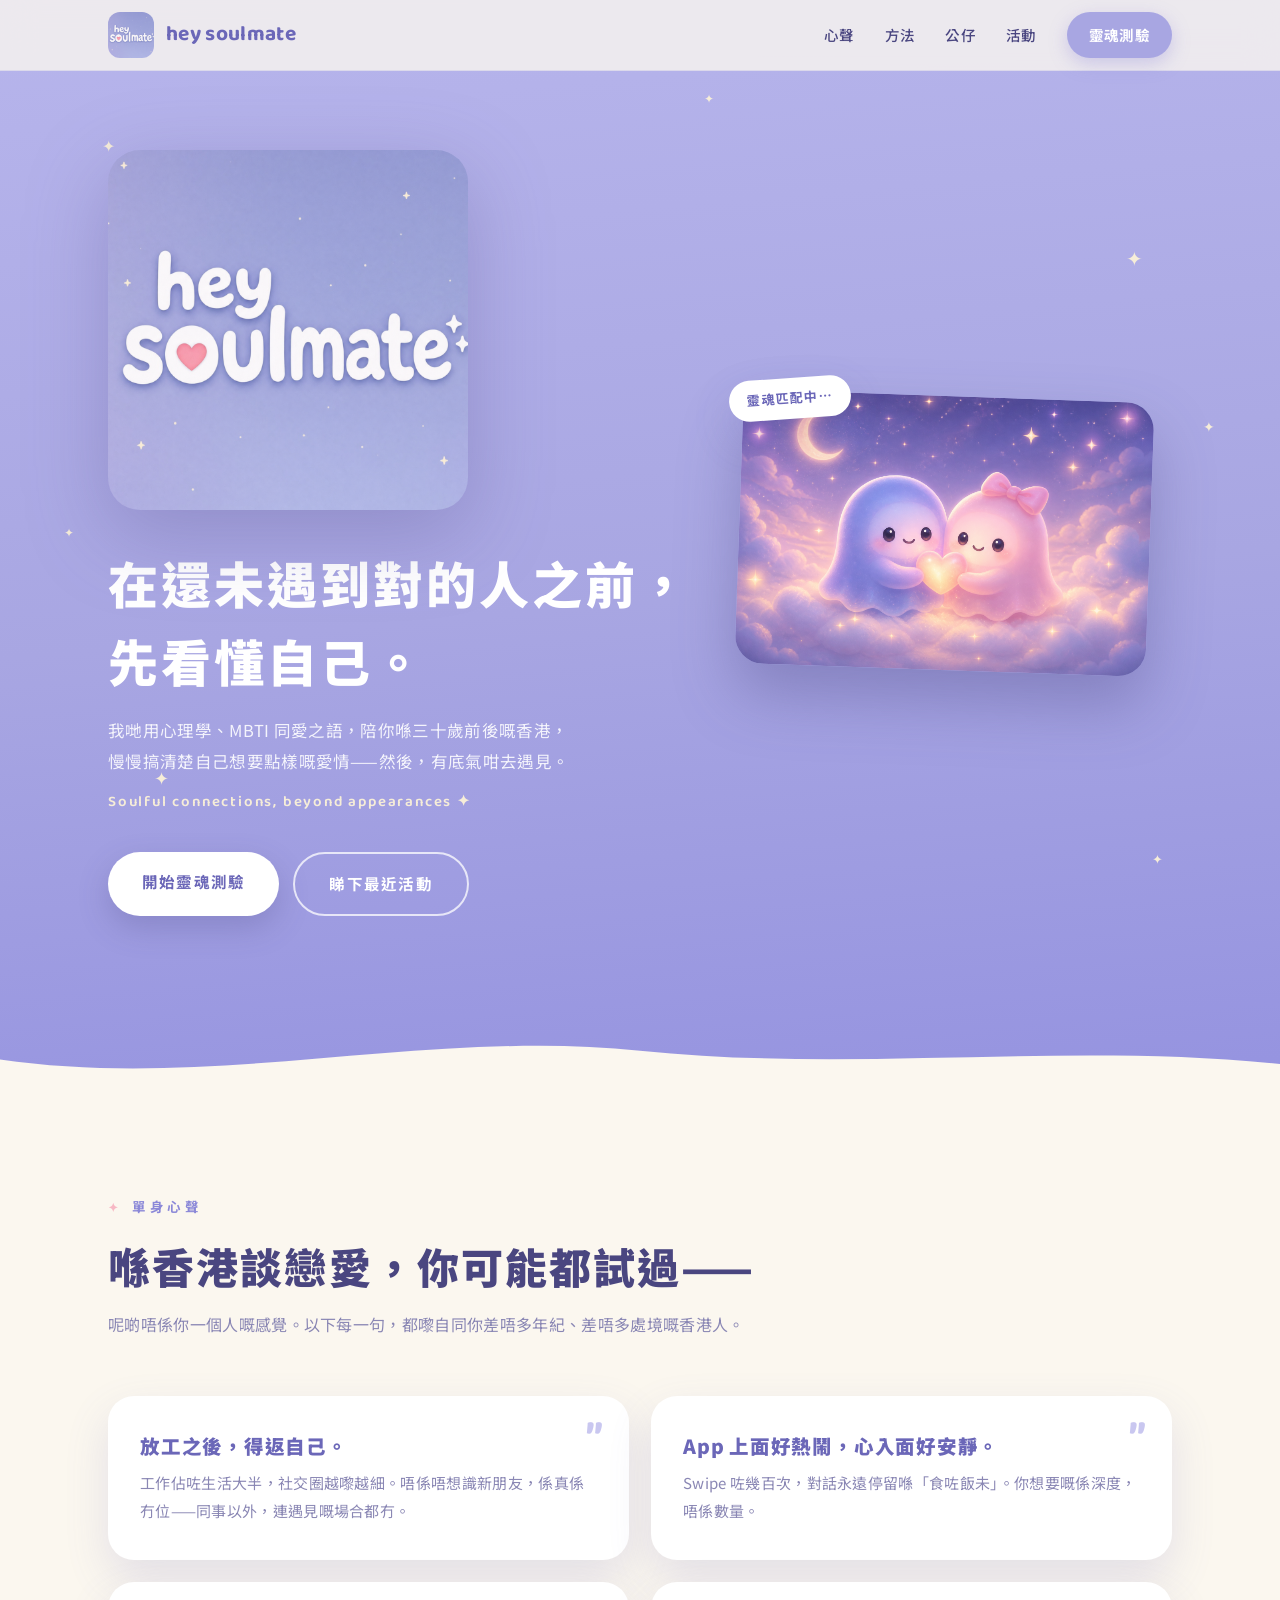
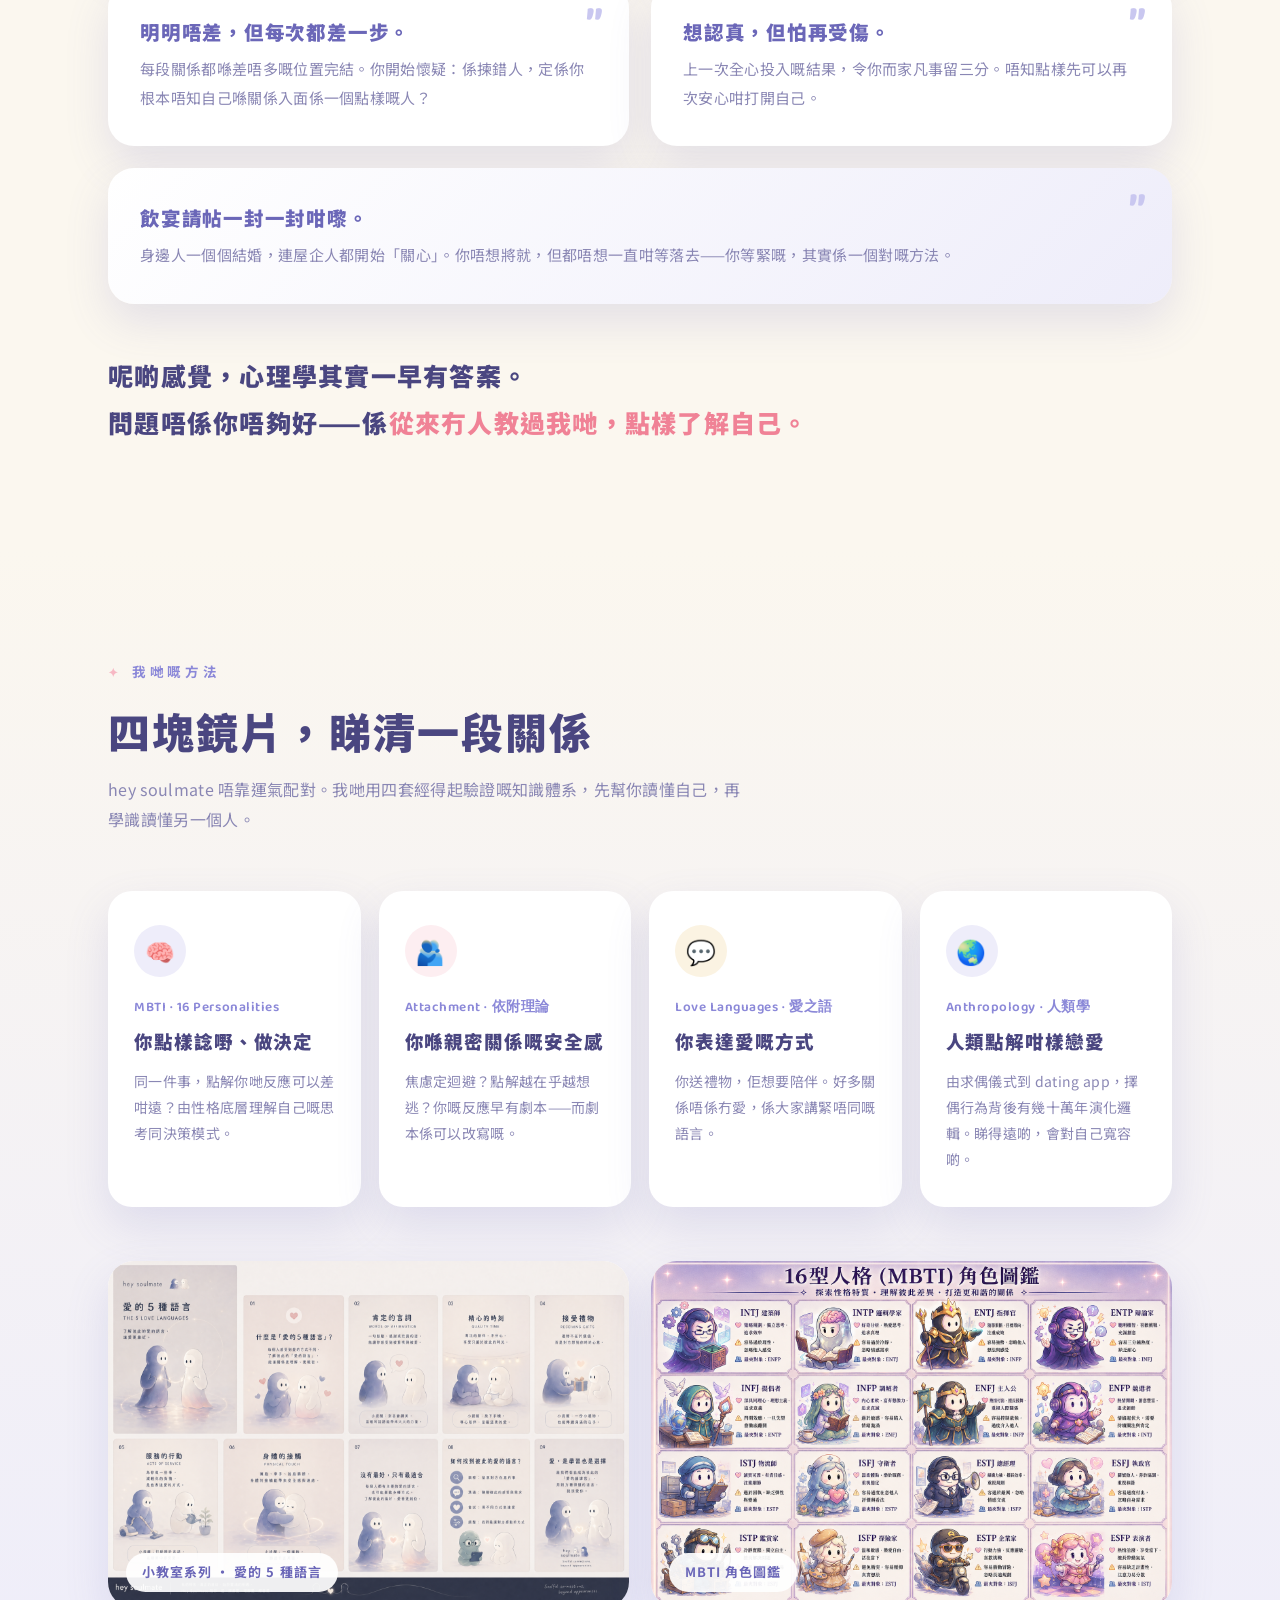
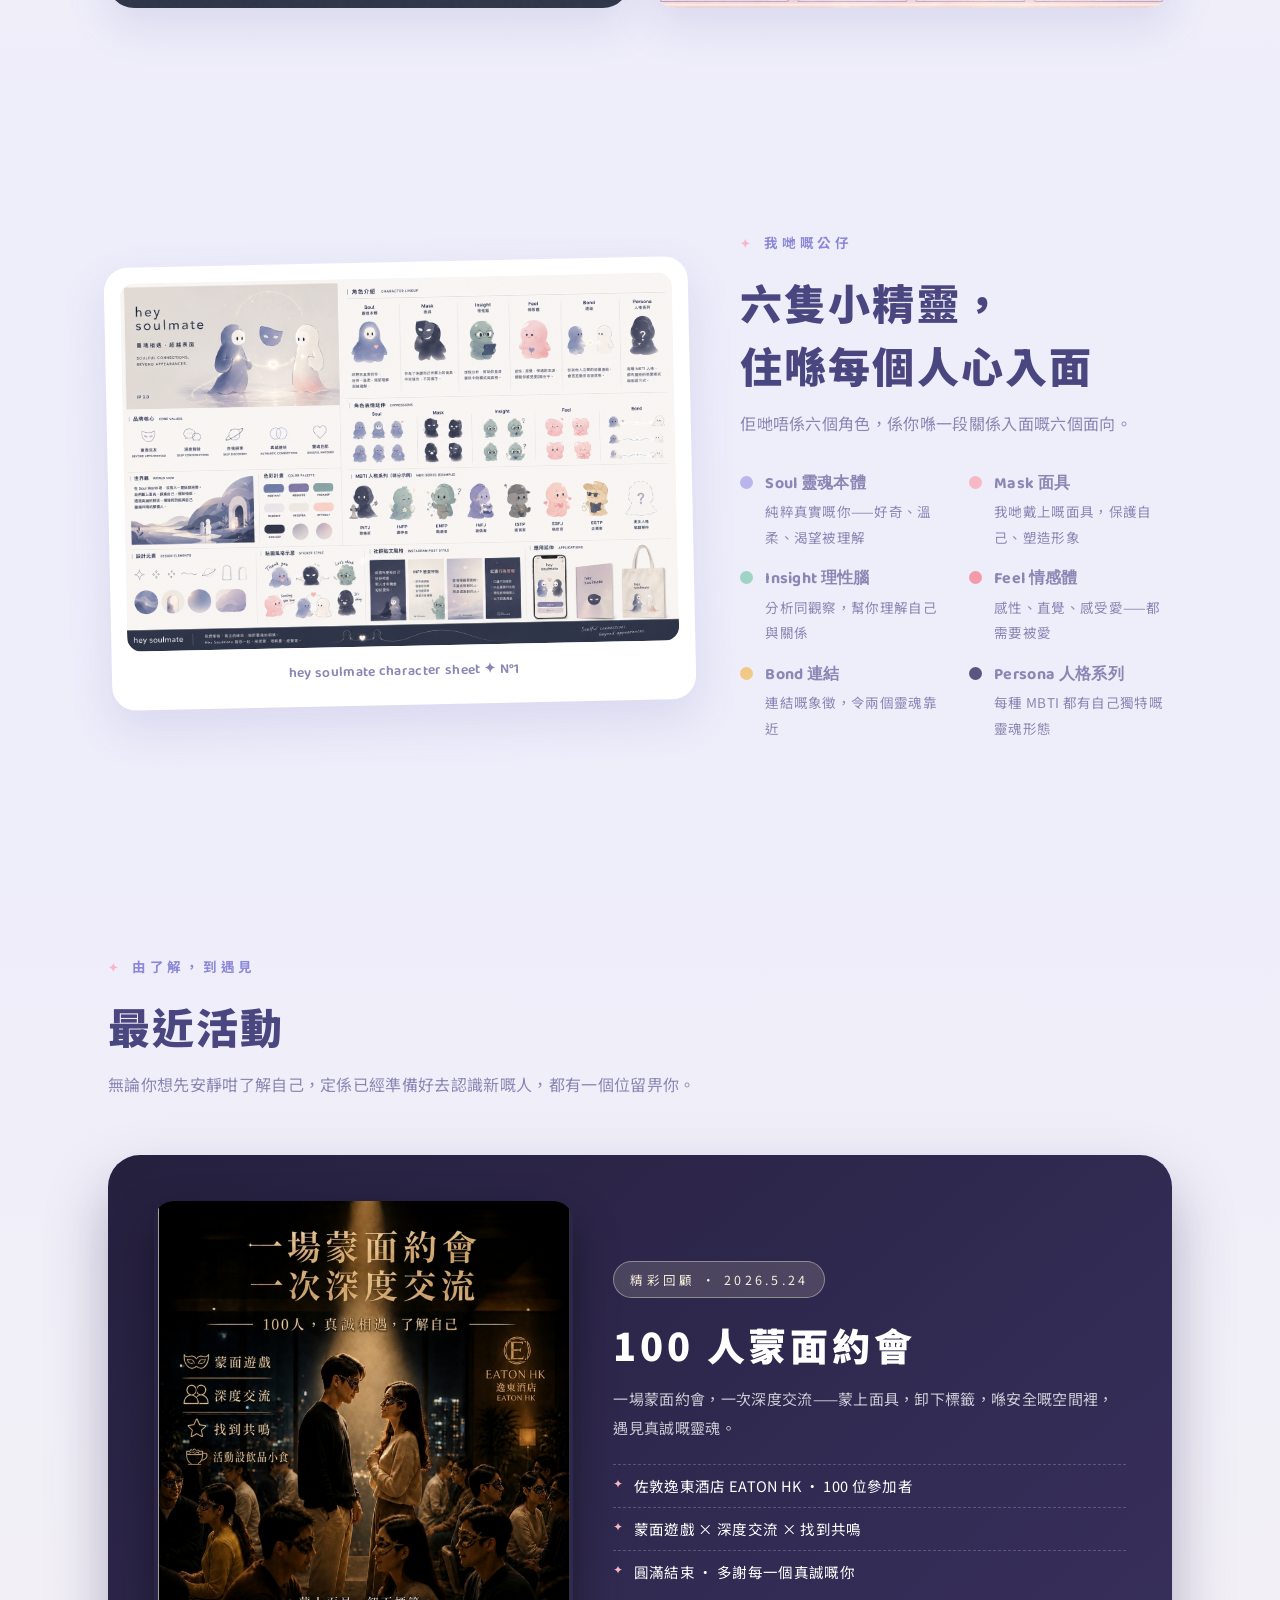
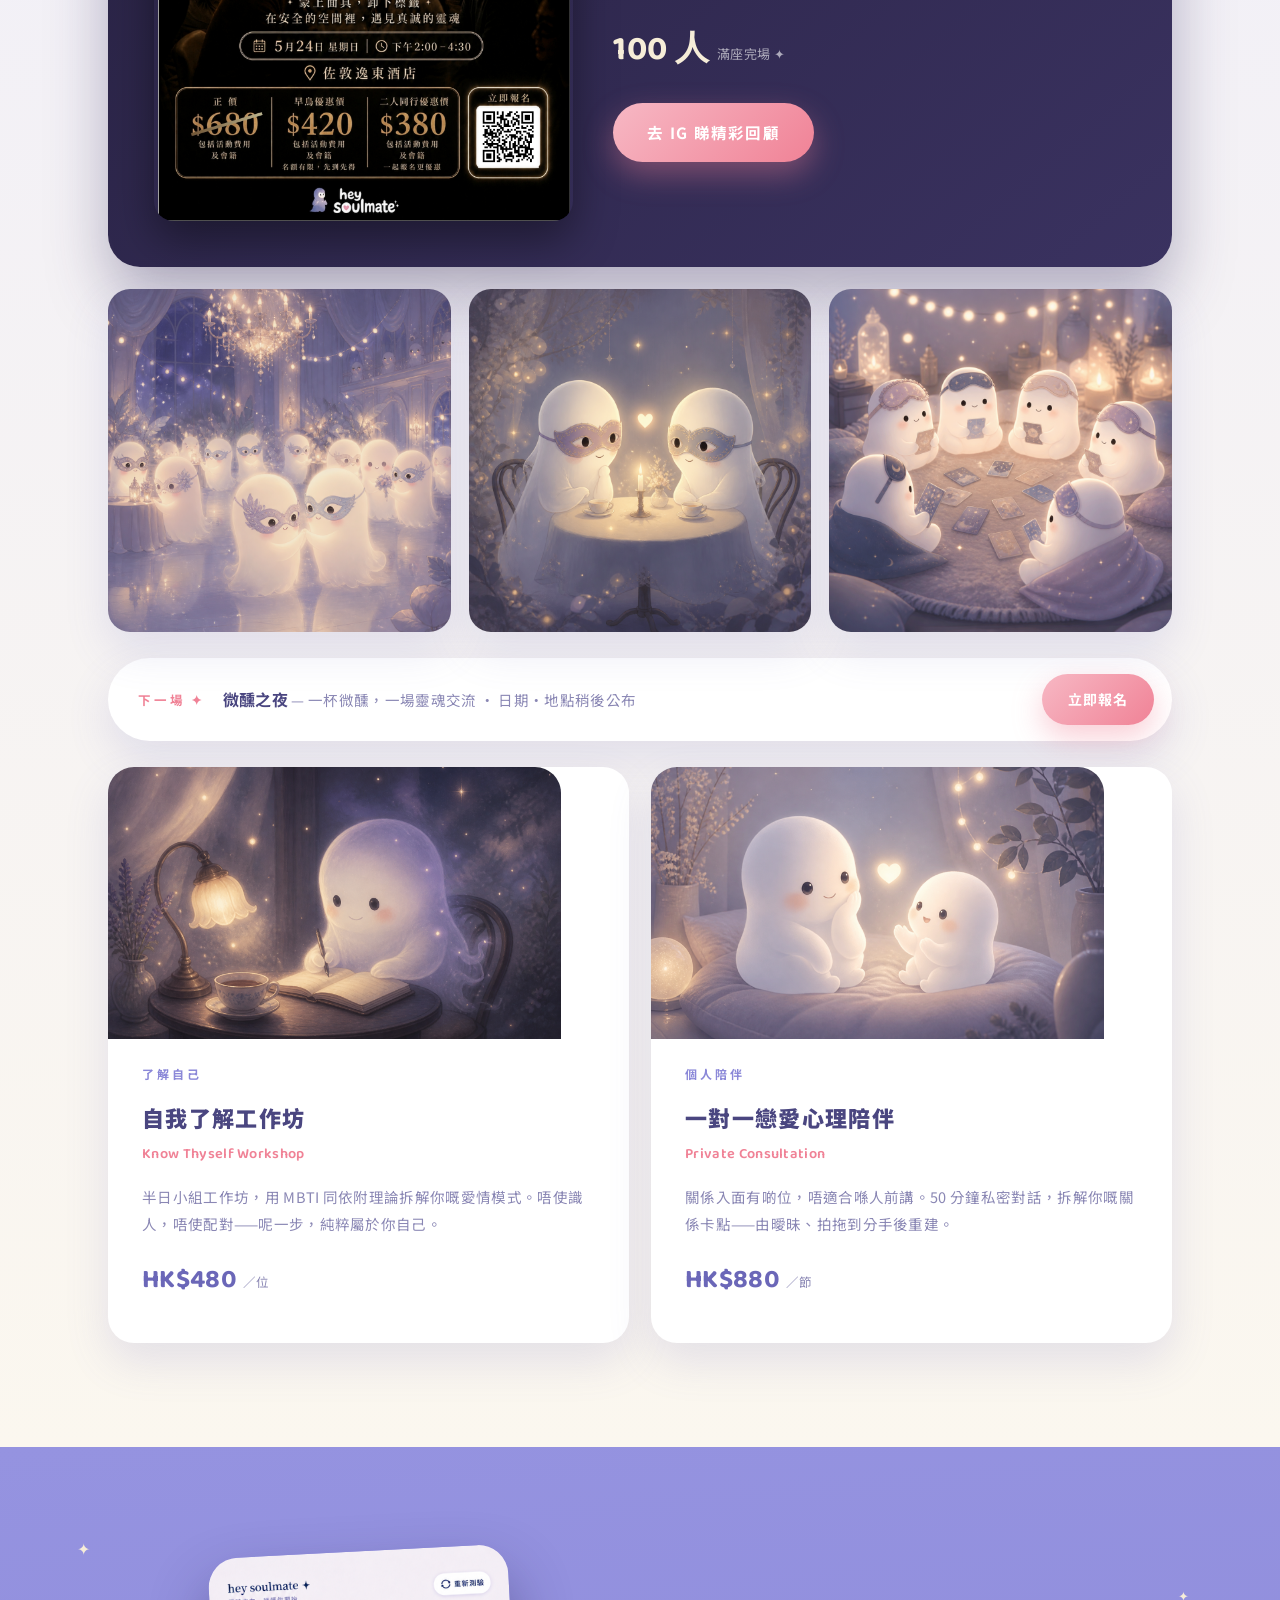
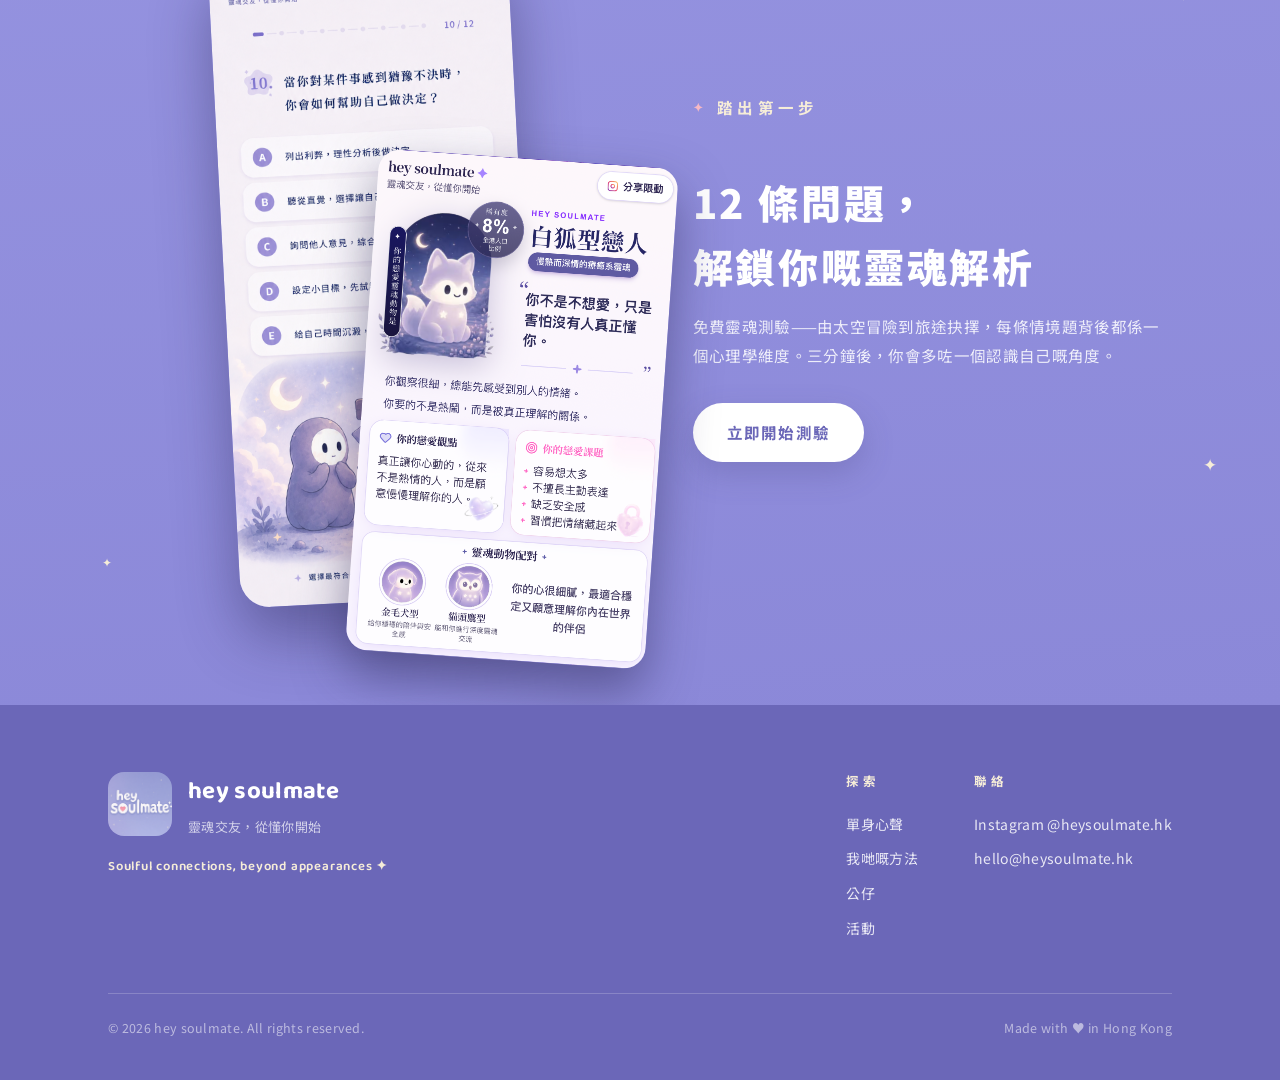
==== commit b9d9d526: "hero 標題鎖定兩行不 wrap；手機 hero icon 收細 Co-Authored-By: Claude Opus 4.8 <noreply@anthropic.com>" ====
--- a/index.html
+++ b/index.html
@@ -57,7 +57,7 @@
 header.hero{position:relative;overflow:hidden;color:#fff;background:linear-gradient(175deg,#B7B5EC 0%,#A8A6E2 55%,#9593E0 100%);padding:150px 0 0}
 .hero-grid{display:grid;grid-template-columns:1.05fr .95fr;gap:48px;align-items:center;padding-bottom:110px}
 .hero-logo{width:min(360px,70vw);filter:drop-shadow(0 24px 40px rgba(74,70,128,.28));border-radius:32px;margin-bottom:34px}
-.hero h1{font-weight:900;font-size:clamp(30px,4.6vw,50px);line-height:1.55;letter-spacing:.06em;margin-bottom:16px}
+.hero h1{font-weight:900;font-size:clamp(30px,4.6vw,50px);line-height:1.55;letter-spacing:.06em;margin-bottom:16px;white-space:nowrap}
 .hero-sub{color:rgba(255,255,255,.88);max-width:470px;font-size:16.5px;font-weight:400}
 .hero-en{font-family:var(--latin);font-weight:600;font-size:15px;color:var(--star);letter-spacing:.12em;margin-top:10px}
 .hero-ctas{display:flex;gap:14px;margin-top:36px;flex-wrap:wrap}
@@ -74,6 +74,7 @@
 @keyframes twinkle{0%,100%{opacity:.35;transform:scale(.85)}50%{opacity:1;transform:scale(1.1)}}
 .hero-wave{display:block;width:100%;margin-top:-2px}
 @media (max-width:880px){.hero-grid{grid-template-columns:1fr;gap:56px}.hero{padding-top:120px}}
+@media (max-width:560px){.hero-logo{width:min(190px,50vw);border-radius:26px;margin-bottom:26px}.hero h1{font-size:clamp(21px,6.4vw,30px);letter-spacing:.04em}}
 @media (prefers-reduced-motion:reduce){.stars span{animation:none}html{scroll-behavior:auto}}
 
 /* ---------- 心聲 ---------- */
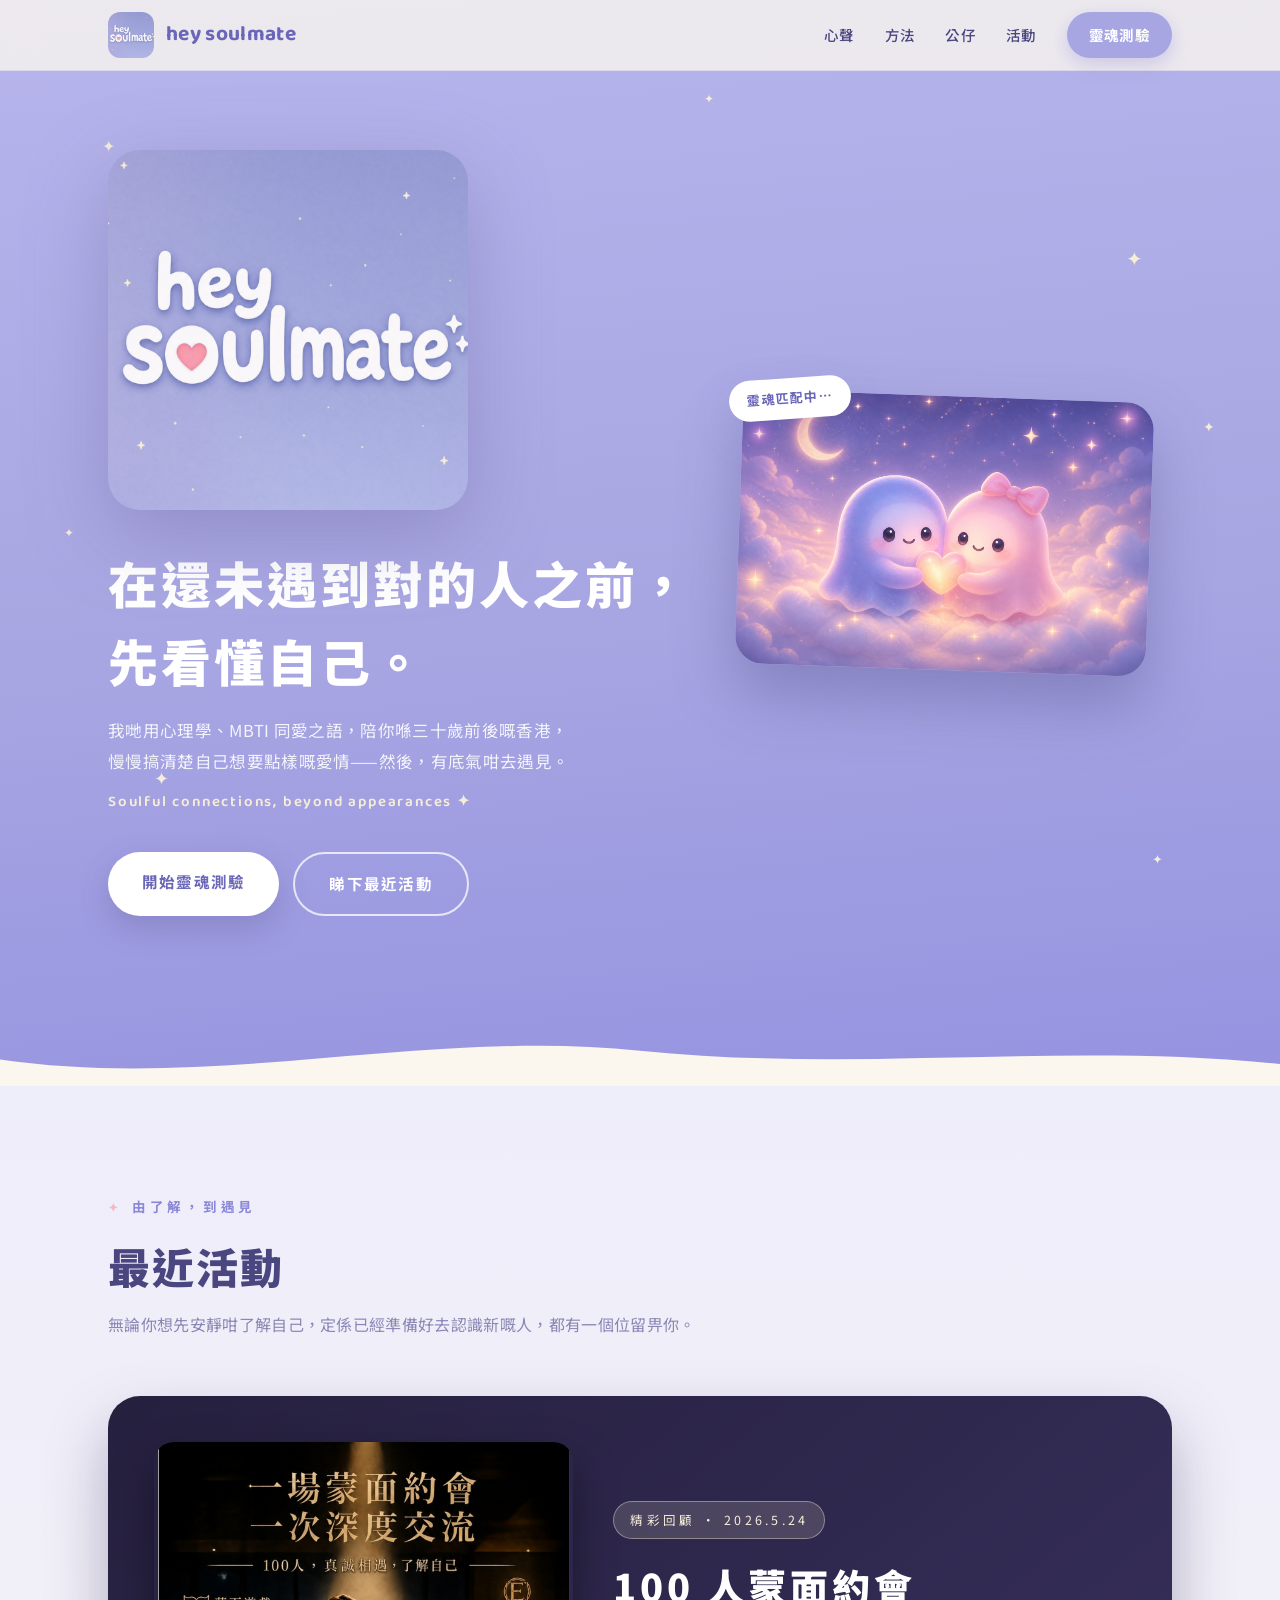
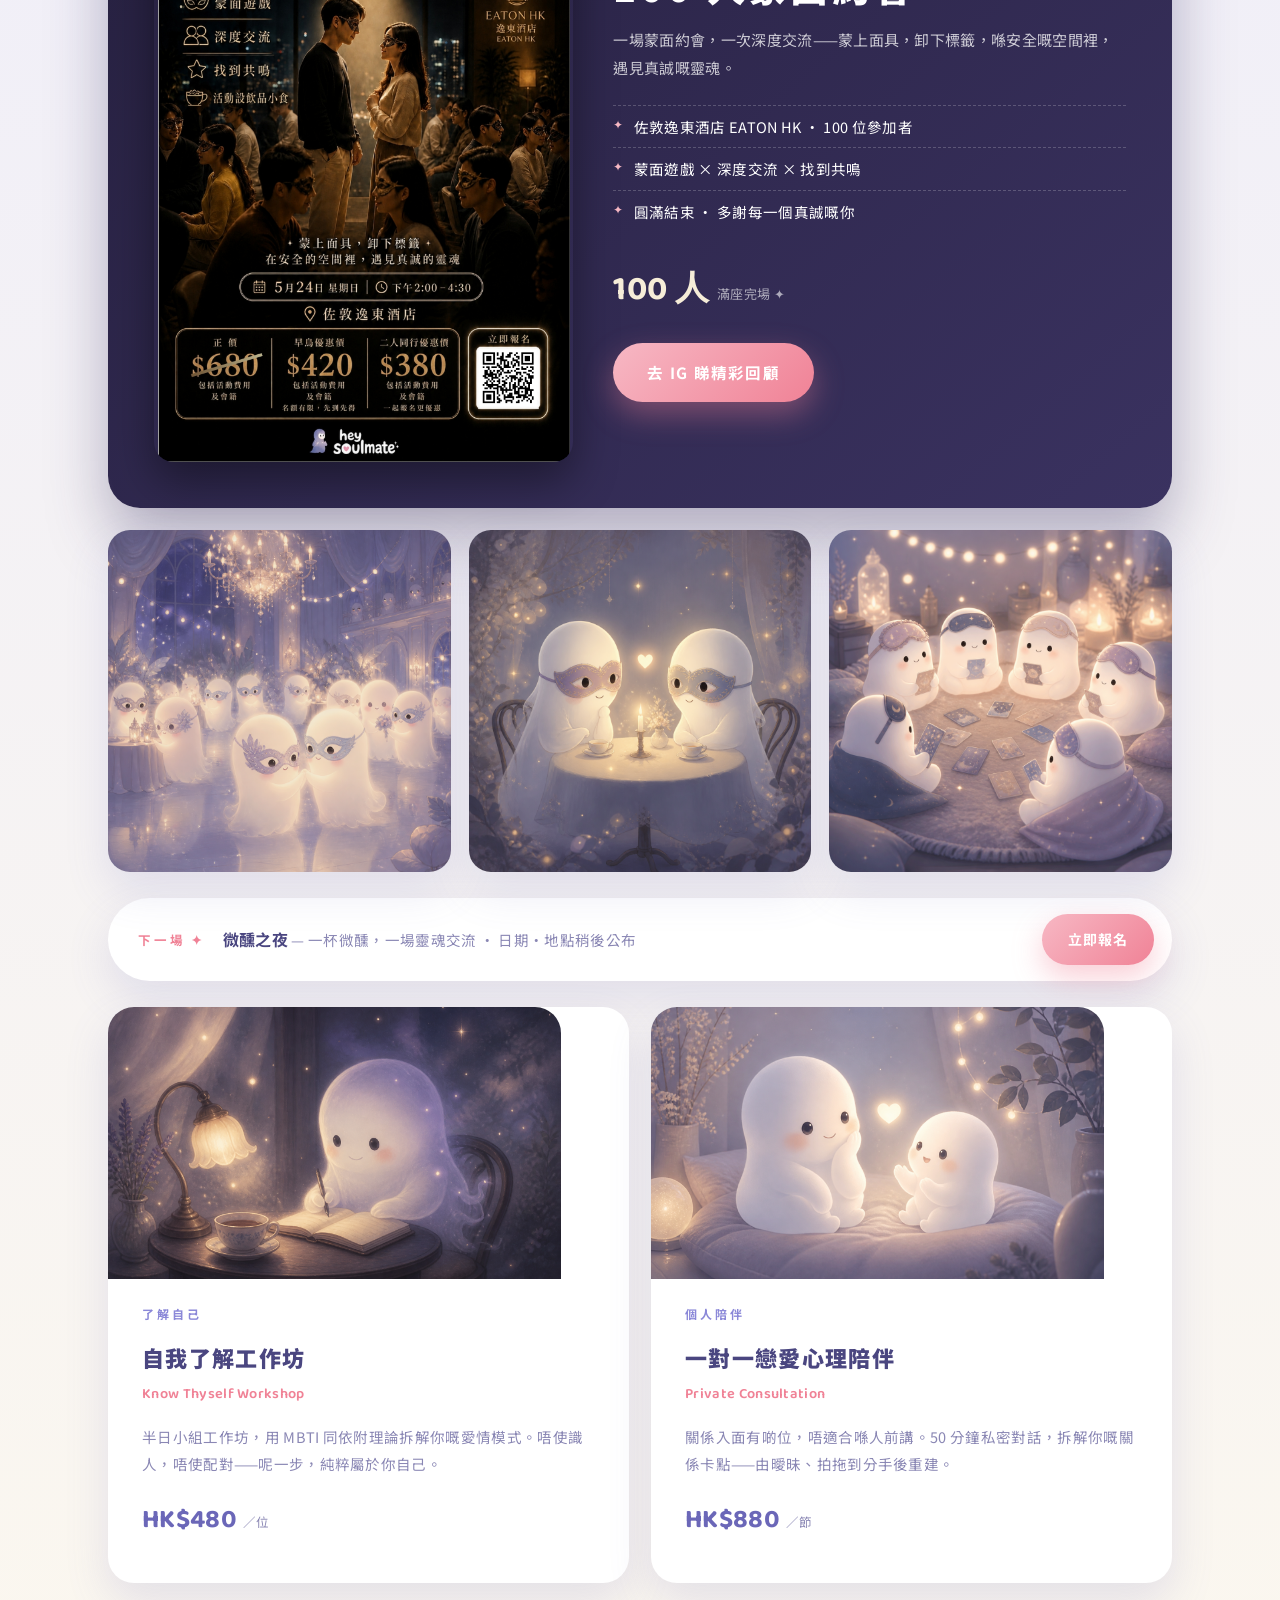
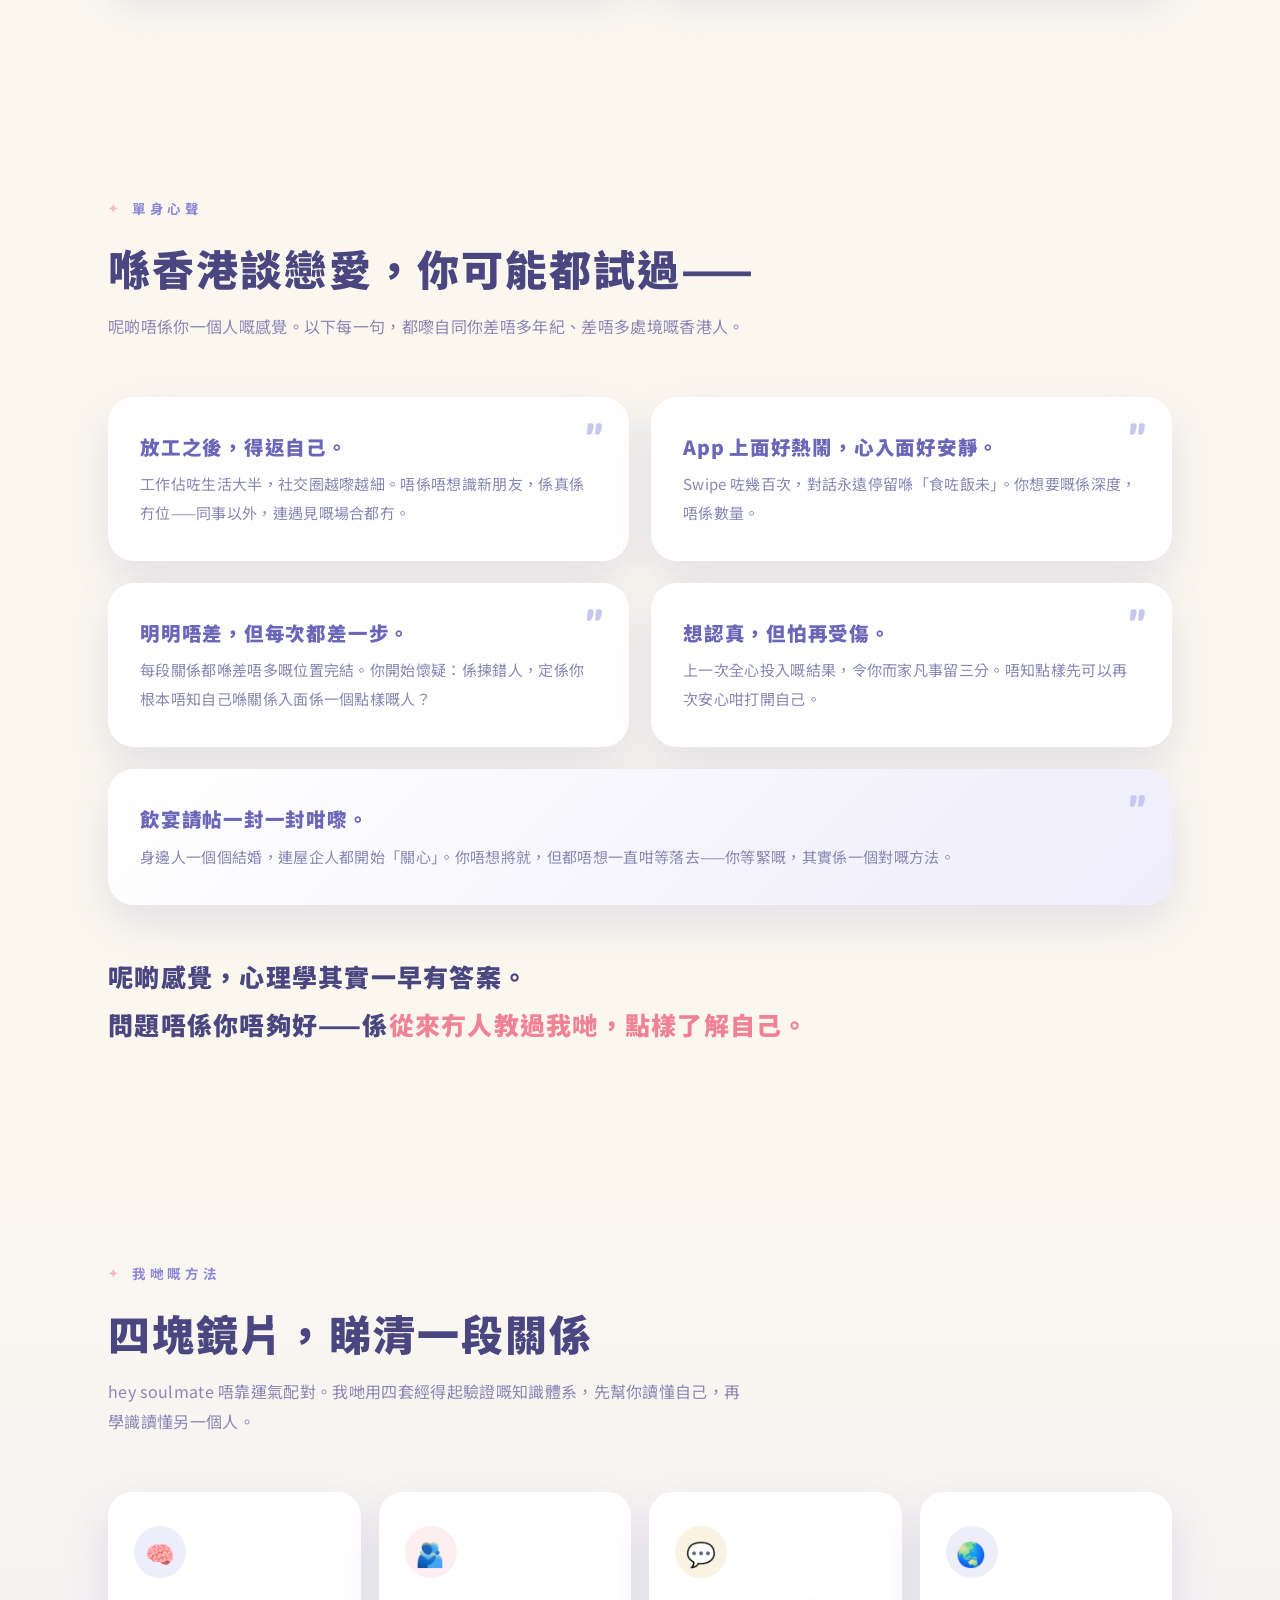
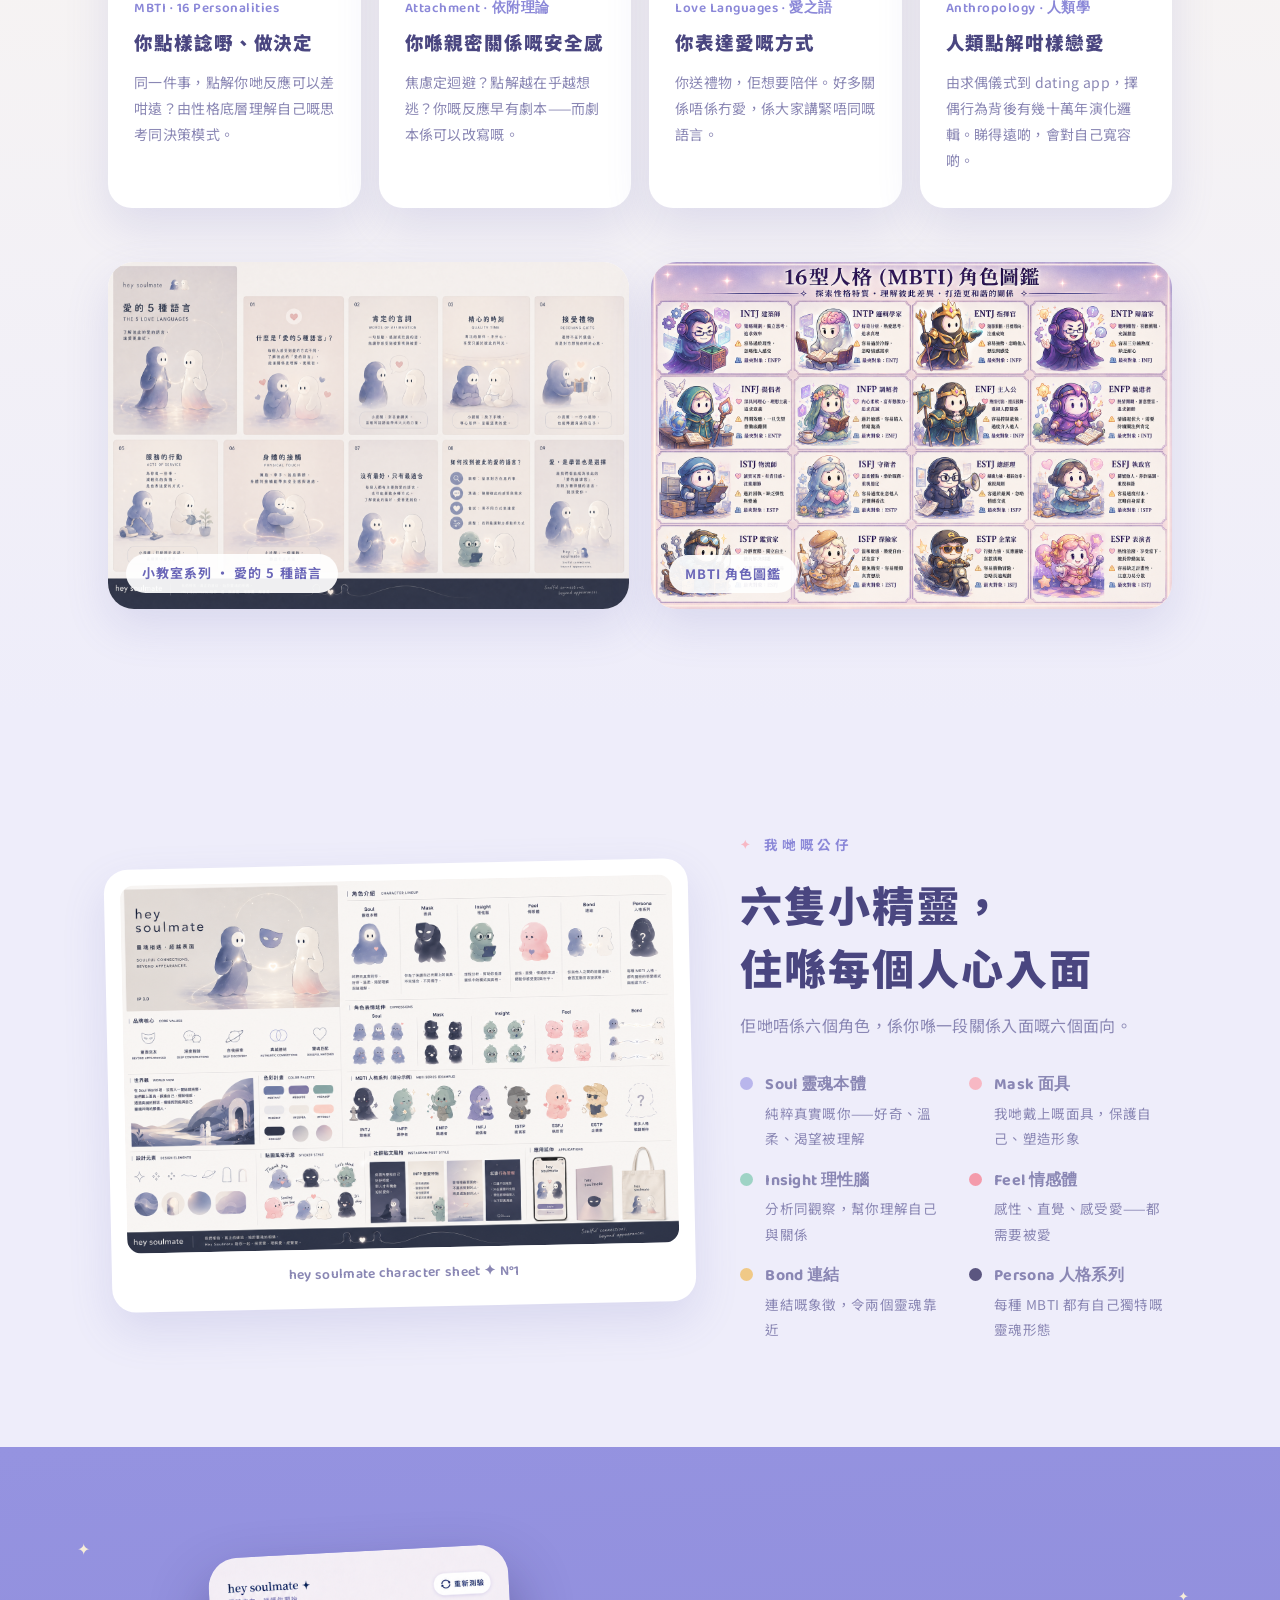
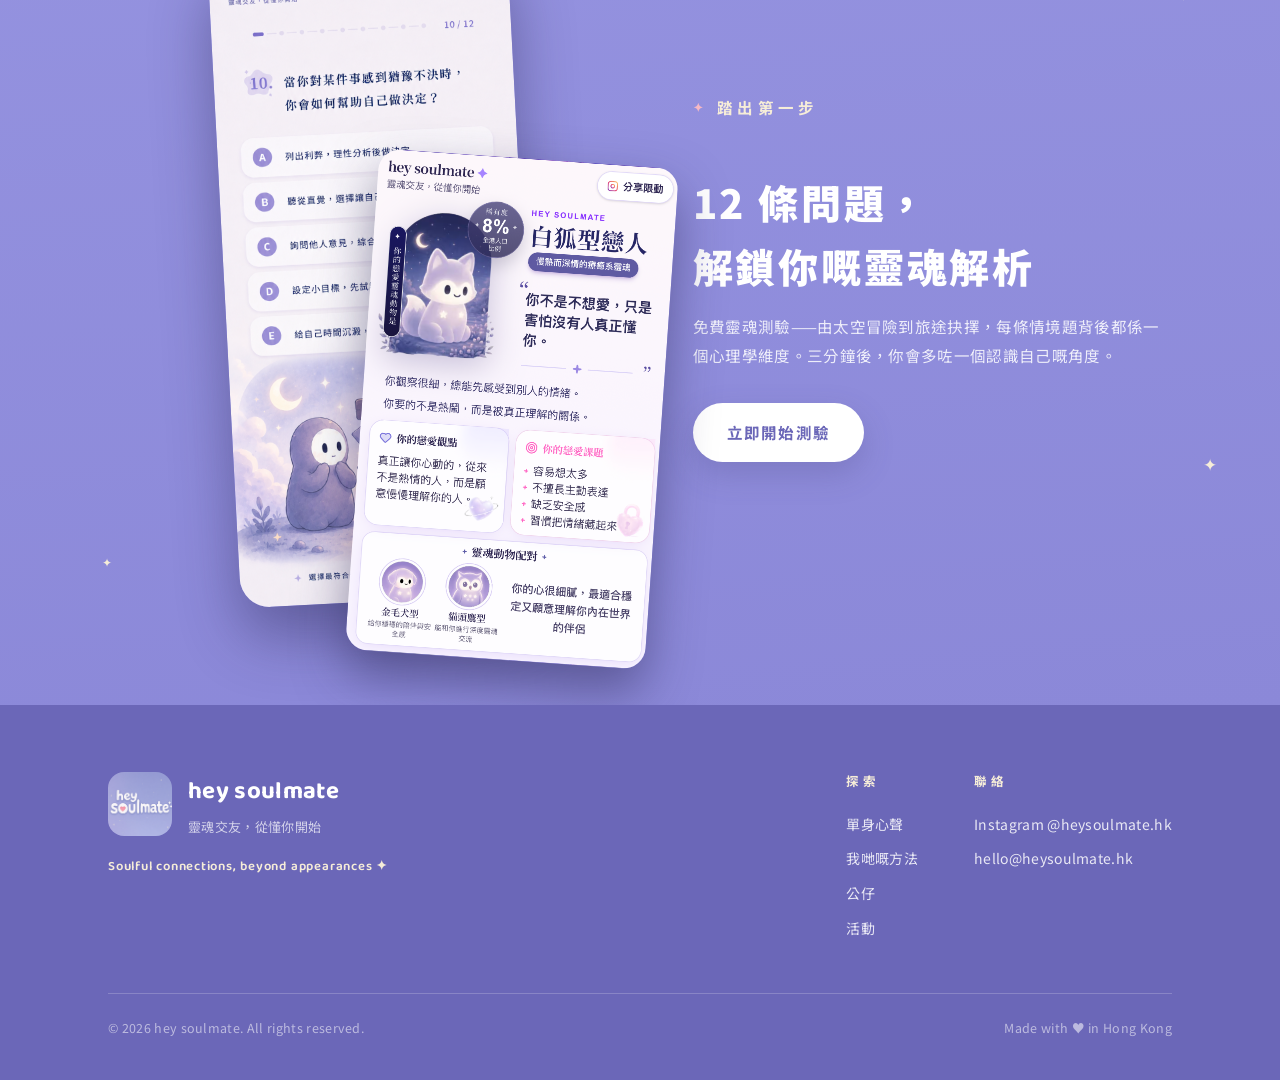
==== commit 183100e1: "home:最近活動移至 hero 之後（最前）；加入過往活動 dropdown 樣式（markup 待接） Co-Authored-By: Claude Opus 4.8 <noreply@anthr" ====
--- a/index.html
+++ b/index.html
@@ -51,7 +51,19 @@
 .nav-links a:hover{color:var(--peri-deep)}
 .nav-cta{background:var(--peri);color:#fff!important;padding:9px 22px;border-radius:999px;font-weight:700;box-shadow:0 6px 18px rgba(139,136,216,.35);transition:transform .25s,background .25s}
 .nav-cta:hover{background:var(--peri-deep);transform:translateY(-1px)}
-@media (max-width:800px){.nav-links a:not(.nav-cta){display:none}}
+.nav-drop{position:relative}
+.nav-drop-btn{font-family:inherit;font-size:14.5px;font-weight:500;color:var(--ink);background:none;border:0;cursor:pointer;display:flex;align-items:center;gap:5px;padding:0}
+.nav-drop-btn .car{transition:transform .25s;font-size:10px;color:var(--peri-deep)}
+.nav-drop:hover .nav-drop-btn,.nav-drop:focus-within .nav-drop-btn{color:var(--peri-deep)}
+.nav-drop:hover .car,.nav-drop:focus-within .car{transform:rotate(180deg)}
+.nav-drop-menu{position:absolute;top:calc(100% + 16px);right:0;background:#fff;border-radius:16px;box-shadow:var(--shadow);padding:8px;min-width:210px;opacity:0;visibility:hidden;transform:translateY(8px);transition:opacity .25s,transform .25s,visibility .25s;border:1px solid rgba(168,166,226,.2)}
+.nav-drop-menu::before{content:"";position:absolute;top:-16px;left:0;right:0;height:16px}
+.nav-drop:hover .nav-drop-menu,.nav-drop:focus-within .nav-drop-menu{opacity:1;visibility:visible;transform:translateY(0)}
+.nav-drop-menu a{display:flex;align-items:center;gap:10px;padding:12px 14px;border-radius:11px;font-size:14px;font-weight:500;color:var(--ink)}
+.nav-drop-menu a small{display:block;font-size:11.5px;color:var(--ink-soft);font-weight:400;margin-top:1px}
+.nav-drop-menu a:hover{background:var(--peri-pale);color:var(--peri-dark)}
+.nav-drop-menu .mdot{flex:none;width:9px;height:9px;border-radius:50%;background:var(--peri)}
+@media (max-width:800px){.nav-links a:not(.nav-cta){display:none}.nav-drop-menu{right:-40px}}
 
 /* ---------- Hero ---------- */
 header.hero{position:relative;overflow:hidden;color:#fff;background:linear-gradient(175deg,#B7B5EC 0%,#A8A6E2 55%,#9593E0 100%);padding:150px 0 0}
@@ -223,112 +235,6 @@
   <svg class="hero-wave" viewBox="0 0 1440 70" preserveAspectRatio="none" aria-hidden="true"><path d="M0,40 C240,75 480,5 720,30 C960,55 1200,20 1440,45 L1440,70 L0,70 Z" fill="#FBF7EF"/></svg>
 </header>
 
-<section class="sec" id="voices">
-  <div class="wrap">
-    <p class="eyebrow">單身心聲</p>
-    <h2 class="sec-title">喺香港談戀愛，你可能都試過——</h2>
-    <p class="sec-lead">呢啲唔係你一個人嘅感覺。以下每一句，都嚟自同你差唔多年紀、差唔多處境嘅香港人。</p>
-
-    <div class="confessions">
-      <article class="confession">
-        <span class="qmark" aria-hidden="true">”</span>
-        <h3>放工之後，得返自己。</h3>
-        <p>工作佔咗生活大半，社交圈越嚟越細。唔係唔想識新朋友，係真係冇位——同事以外，連遇見嘅場合都冇。</p>
-      </article>
-      <article class="confession">
-        <span class="qmark" aria-hidden="true">”</span>
-        <h3>App 上面好熱鬧，心入面好安靜。</h3>
-        <p>Swipe 咗幾百次，對話永遠停留喺「食咗飯未」。你想要嘅係深度，唔係數量。</p>
-      </article>
-      <article class="confession">
-        <span class="qmark" aria-hidden="true">”</span>
-        <h3>明明唔差，但每次都差一步。</h3>
-        <p>每段關係都喺差唔多嘅位置完結。你開始懷疑：係揀錯人，定係你根本唔知自己喺關係入面係一個點樣嘅人？</p>
-      </article>
-      <article class="confession">
-        <span class="qmark" aria-hidden="true">”</span>
-        <h3>想認真，但怕再受傷。</h3>
-        <p>上一次全心投入嘅結果，令你而家凡事留三分。唔知點樣先可以再次安心咁打開自己。</p>
-      </article>
-      <article class="confession wide">
-        <span class="qmark" aria-hidden="true">”</span>
-        <h3>飲宴請帖一封一封咁嚟。</h3>
-        <p>身邊人一個個結婚，連屋企人都開始「關心」。你唔想將就，但都唔想一直咁等落去——你等緊嘅，其實係一個對嘅方法。</p>
-      </article>
-    </div>
-
-    <p class="confess-outro">呢啲感覺，心理學其實一早有答案。<br>問題唔係你唔夠好——係<span class="pink">從來冇人教過我哋，點樣了解自己。</span></p>
-  </div>
-</section>
-
-<section class="sec sec-lens" id="lens">
-  <div class="wrap">
-    <p class="eyebrow">我哋嘅方法</p>
-    <h2 class="sec-title">四塊鏡片，睇清一段關係</h2>
-    <p class="sec-lead">hey soulmate 唔靠運氣配對。我哋用四套經得起驗證嘅知識體系，先幫你讀懂自己，再學識讀懂另一個人。</p>
-
-    <div class="lens-grid">
-      <article class="lens">
-        <div class="glyph" style="background:var(--peri-pale)">🧠</div>
-        <p class="en-label">MBTI · 16 Personalities</p>
-        <h3>你點樣諗嘢、做決定</h3>
-        <p>同一件事，點解你哋反應可以差咁遠？由性格底層理解自己嘅思考同決策模式。</p>
-      </article>
-      <article class="lens">
-        <div class="glyph" style="background:#FDEEF1">🫂</div>
-        <p class="en-label">Attachment · 依附理論</p>
-        <h3>你喺親密關係嘅安全感</h3>
-        <p>焦慮定迴避？點解越在乎越想逃？你嘅反應早有劇本——而劇本係可以改寫嘅。</p>
-      </article>
-      <article class="lens">
-        <div class="glyph" style="background:#FBF3E2">💬</div>
-        <p class="en-label">Love Languages · 愛之語</p>
-        <h3>你表達愛嘅方式</h3>
-        <p>你送禮物，佢想要陪伴。好多關係唔係冇愛，係大家講緊唔同嘅語言。</p>
-      </article>
-      <article class="lens">
-        <div class="glyph" style="background:var(--peri-pale)">🌏</div>
-        <p class="en-label">Anthropology · 人類學</p>
-        <h3>人類點解咁樣戀愛</h3>
-        <p>由求偶儀式到 dating app，擇偶行為背後有幾十萬年演化邏輯。睇得遠啲，會對自己寬容啲。</p>
-      </article>
-    </div>
-
-    <div class="works">
-      <figure class="work">
-        <img src="assets/post-love-languages.png" alt="hey soulmate IG post：愛的 5 種語言系列，小精靈公仔示範每種愛之語">
-        <figcaption class="cap">小教室系列 · 愛的 5 種語言</figcaption>
-      </figure>
-      <figure class="work">
-        <img src="assets/mbti-main.png" alt="16 型人格 MBTI 角色圖鑑">
-        <figcaption class="cap">MBTI 角色圖鑑</figcaption>
-      </figure>
-    </div>
-  </div>
-</section>
-
-<section class="sec sec-ip" id="ip">
-  <div class="wrap ip-grid">
-    <div class="ip-frame">
-      <img src="assets/ip-sheet.png" alt="hey soulmate 公仔設定集：Soul、Mask、Insight、Feel、Bond、Persona 六隻粉彩小精靈">
-      <p class="fcap">hey soulmate character sheet ✦ N°1</p>
-    </div>
-    <div>
-      <p class="eyebrow">我哋嘅公仔</p>
-      <h2 class="sec-title">六隻小精靈，<br>住喺每個人心入面</h2>
-      <p class="sec-lead">佢哋唔係六個角色，係你喺一段關係入面嘅六個面向。</p>
-      <div class="cast">
-        <p class="who"><span class="dot" style="background:#B9B6EC"></span><span><b>Soul 靈魂本體</b><br><span>純粹真實嘅你——好奇、溫柔、渴望被理解</span></span></p>
-        <p class="who"><span class="dot" style="background:#F7B8C4"></span><span><b>Mask 面具</b><br><span>我哋戴上嘅面具，保護自己、塑造形象</span></span></p>
-        <p class="who"><span class="dot" style="background:#9ED3C5"></span><span><b>Insight 理性腦</b><br><span>分析同觀察，幫你理解自己與關係</span></span></p>
-        <p class="who"><span class="dot" style="background:#F49BAB"></span><span><b>Feel 情感體</b><br><span>感性、直覺、感受愛——都需要被愛</span></span></p>
-        <p class="who"><span class="dot" style="background:#F0C987"></span><span><b>Bond 連結</b><br><span>連結嘅象徵，令兩個靈魂靠近</span></span></p>
-        <p class="who"><span class="dot" style="background:#5B5680"></span><span><b>Persona 人格系列</b><br><span>每種 MBTI 都有自己獨特嘅靈魂形態</span></span></p>
-      </div>
-    </div>
-  </div>
-</section>
-
 <section class="sec sec-exp" id="experience">
   <div class="wrap">
     <p class="eyebrow">由了解，到遇見</p>
@@ -386,6 +292,112 @@
   </div>
 </section>
 
+
+<section class="sec" id="voices">
+  <div class="wrap">
+    <p class="eyebrow">單身心聲</p>
+    <h2 class="sec-title">喺香港談戀愛，你可能都試過——</h2>
+    <p class="sec-lead">呢啲唔係你一個人嘅感覺。以下每一句，都嚟自同你差唔多年紀、差唔多處境嘅香港人。</p>
+
+    <div class="confessions">
+      <article class="confession">
+        <span class="qmark" aria-hidden="true">”</span>
+        <h3>放工之後，得返自己。</h3>
+        <p>工作佔咗生活大半，社交圈越嚟越細。唔係唔想識新朋友，係真係冇位——同事以外，連遇見嘅場合都冇。</p>
+      </article>
+      <article class="confession">
+        <span class="qmark" aria-hidden="true">”</span>
+        <h3>App 上面好熱鬧，心入面好安靜。</h3>
+        <p>Swipe 咗幾百次，對話永遠停留喺「食咗飯未」。你想要嘅係深度，唔係數量。</p>
+      </article>
+      <article class="confession">
+        <span class="qmark" aria-hidden="true">”</span>
+        <h3>明明唔差，但每次都差一步。</h3>
+        <p>每段關係都喺差唔多嘅位置完結。你開始懷疑：係揀錯人，定係你根本唔知自己喺關係入面係一個點樣嘅人？</p>
+      </article>
+      <article class="confession">
+        <span class="qmark" aria-hidden="true">”</span>
+        <h3>想認真，但怕再受傷。</h3>
+        <p>上一次全心投入嘅結果，令你而家凡事留三分。唔知點樣先可以再次安心咁打開自己。</p>
+      </article>
+      <article class="confession wide">
+        <span class="qmark" aria-hidden="true">”</span>
+        <h3>飲宴請帖一封一封咁嚟。</h3>
+        <p>身邊人一個個結婚，連屋企人都開始「關心」。你唔想將就，但都唔想一直咁等落去——你等緊嘅，其實係一個對嘅方法。</p>
+      </article>
+    </div>
+
+    <p class="confess-outro">呢啲感覺，心理學其實一早有答案。<br>問題唔係你唔夠好——係<span class="pink">從來冇人教過我哋，點樣了解自己。</span></p>
+  </div>
+</section>
+
+<section class="sec sec-lens" id="lens">
+  <div class="wrap">
+    <p class="eyebrow">我哋嘅方法</p>
+    <h2 class="sec-title">四塊鏡片，睇清一段關係</h2>
+    <p class="sec-lead">hey soulmate 唔靠運氣配對。我哋用四套經得起驗證嘅知識體系，先幫你讀懂自己，再學識讀懂另一個人。</p>
+
+    <div class="lens-grid">
+      <article class="lens">
+        <div class="glyph" style="background:var(--peri-pale)">🧠</div>
+        <p class="en-label">MBTI · 16 Personalities</p>
+        <h3>你點樣諗嘢、做決定</h3>
+        <p>同一件事，點解你哋反應可以差咁遠？由性格底層理解自己嘅思考同決策模式。</p>
+      </article>
+      <article class="lens">
+        <div class="glyph" style="background:#FDEEF1">🫂</div>
+        <p class="en-label">Attachment · 依附理論</p>
+        <h3>你喺親密關係嘅安全感</h3>
+        <p>焦慮定迴避？點解越在乎越想逃？你嘅反應早有劇本——而劇本係可以改寫嘅。</p>
+      </article>
+      <article class="lens">
+        <div class="glyph" style="background:#FBF3E2">💬</div>
+        <p class="en-label">Love Languages · 愛之語</p>
+        <h3>你表達愛嘅方式</h3>
+        <p>你送禮物，佢想要陪伴。好多關係唔係冇愛，係大家講緊唔同嘅語言。</p>
+      </article>
+      <article class="lens">
+        <div class="glyph" style="background:var(--peri-pale)">🌏</div>
+        <p class="en-label">Anthropology · 人類學</p>
+        <h3>人類點解咁樣戀愛</h3>
+        <p>由求偶儀式到 dating app，擇偶行為背後有幾十萬年演化邏輯。睇得遠啲，會對自己寬容啲。</p>
+      </article>
+    </div>
+
+    <div class="works">
+      <figure class="work">
+        <img src="assets/post-love-languages.png" alt="hey soulmate IG post：愛的 5 種語言系列，小精靈公仔示範每種愛之語">
+        <figcaption class="cap">小教室系列 · 愛的 5 種語言</figcaption>
+      </figure>
+      <figure class="work">
+        <img src="assets/mbti-main.png" alt="16 型人格 MBTI 角色圖鑑">
+        <figcaption class="cap">MBTI 角色圖鑑</figcaption>
+      </figure>
+    </div>
+  </div>
+</section>
+
+<section class="sec sec-ip" id="ip">
+  <div class="wrap ip-grid">
+    <div class="ip-frame">
+      <img src="assets/ip-sheet.png" alt="hey soulmate 公仔設定集：Soul、Mask、Insight、Feel、Bond、Persona 六隻粉彩小精靈">
+      <p class="fcap">hey soulmate character sheet ✦ N°1</p>
+    </div>
+    <div>
+      <p class="eyebrow">我哋嘅公仔</p>
+      <h2 class="sec-title">六隻小精靈，<br>住喺每個人心入面</h2>
+      <p class="sec-lead">佢哋唔係六個角色，係你喺一段關係入面嘅六個面向。</p>
+      <div class="cast">
+        <p class="who"><span class="dot" style="background:#B9B6EC"></span><span><b>Soul 靈魂本體</b><br><span>純粹真實嘅你——好奇、溫柔、渴望被理解</span></span></p>
+        <p class="who"><span class="dot" style="background:#F7B8C4"></span><span><b>Mask 面具</b><br><span>我哋戴上嘅面具，保護自己、塑造形象</span></span></p>
+        <p class="who"><span class="dot" style="background:#9ED3C5"></span><span><b>Insight 理性腦</b><br><span>分析同觀察，幫你理解自己與關係</span></span></p>
+        <p class="who"><span class="dot" style="background:#F49BAB"></span><span><b>Feel 情感體</b><br><span>感性、直覺、感受愛——都需要被愛</span></span></p>
+        <p class="who"><span class="dot" style="background:#F0C987"></span><span><b>Bond 連結</b><br><span>連結嘅象徵，令兩個靈魂靠近</span></span></p>
+        <p class="who"><span class="dot" style="background:#5B5680"></span><span><b>Persona 人格系列</b><br><span>每種 MBTI 都有自己獨特嘅靈魂形態</span></span></p>
+      </div>
+    </div>
+  </div>
+</section>
 <section class="sec sec-quiz" id="quiz">
   <div class="stars" aria-hidden="true">
     <span style="top:10%;left:6%;font-size:16px">✦</span>
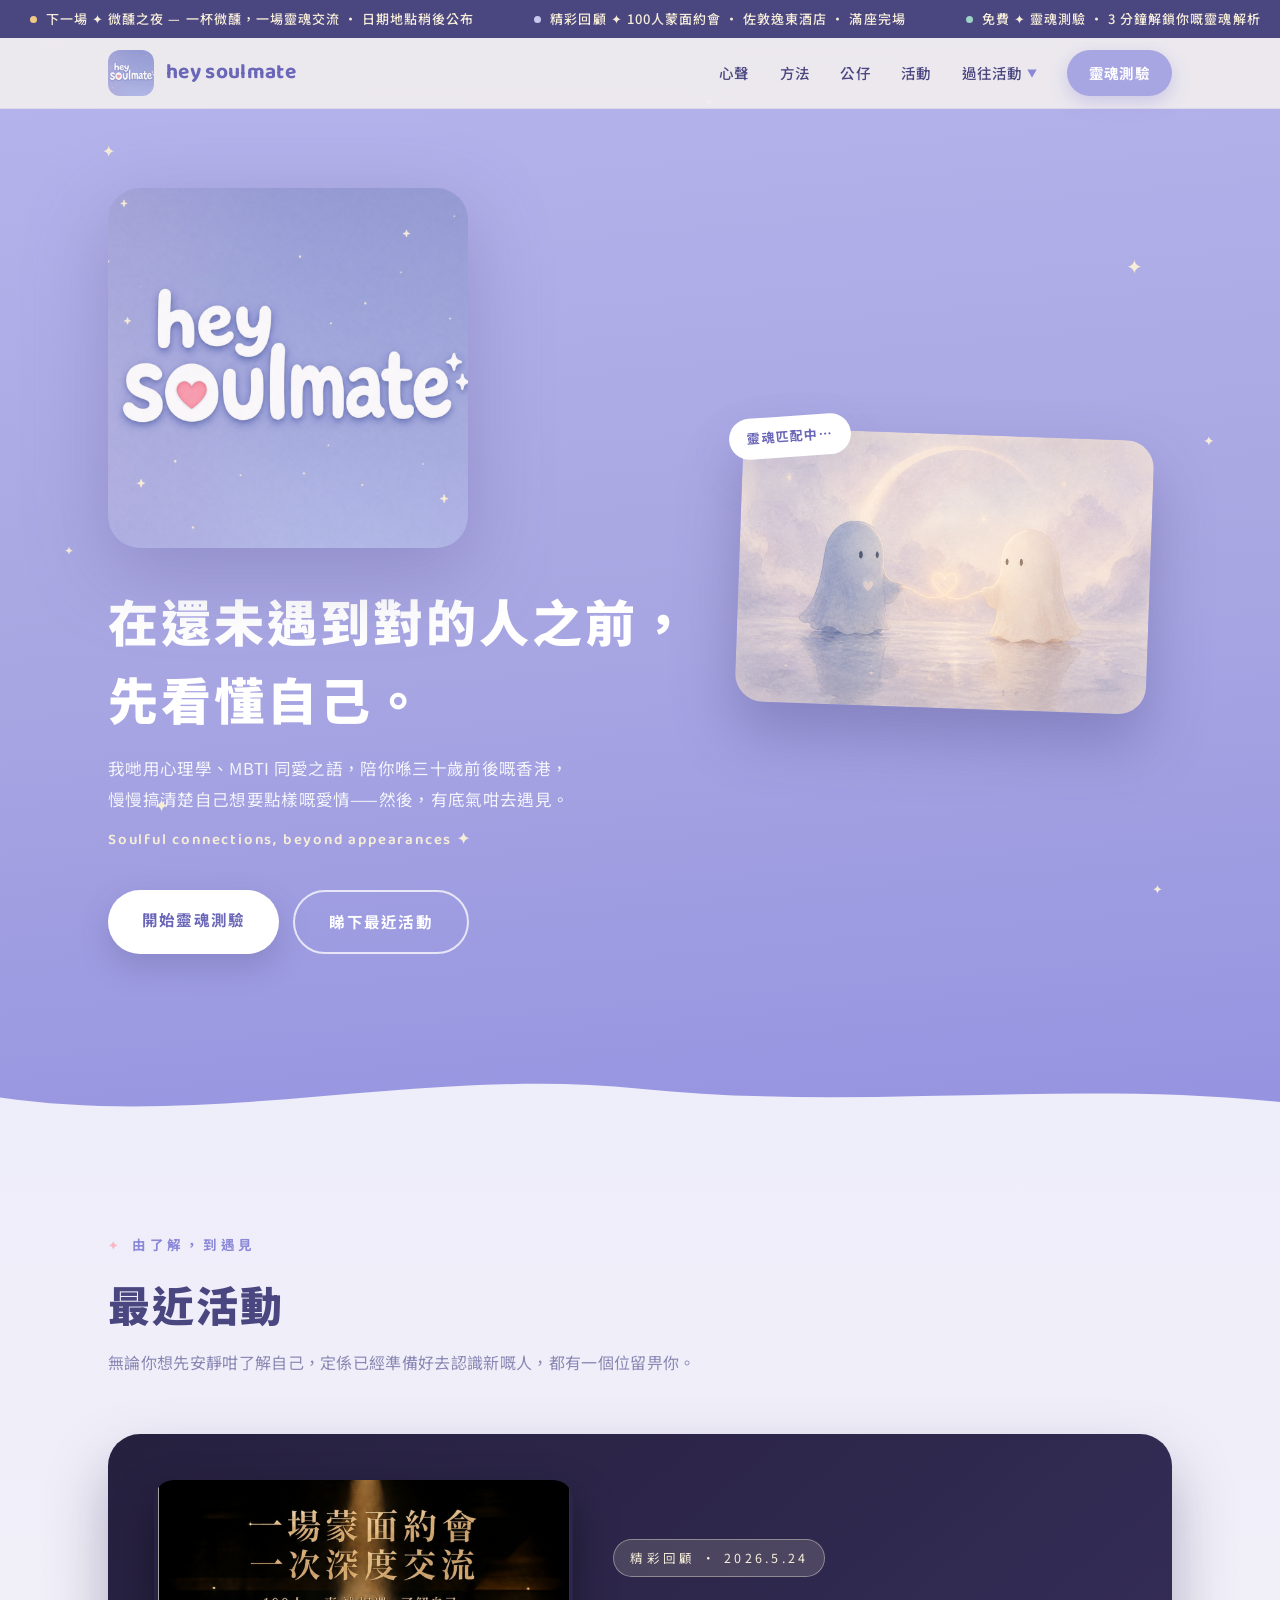
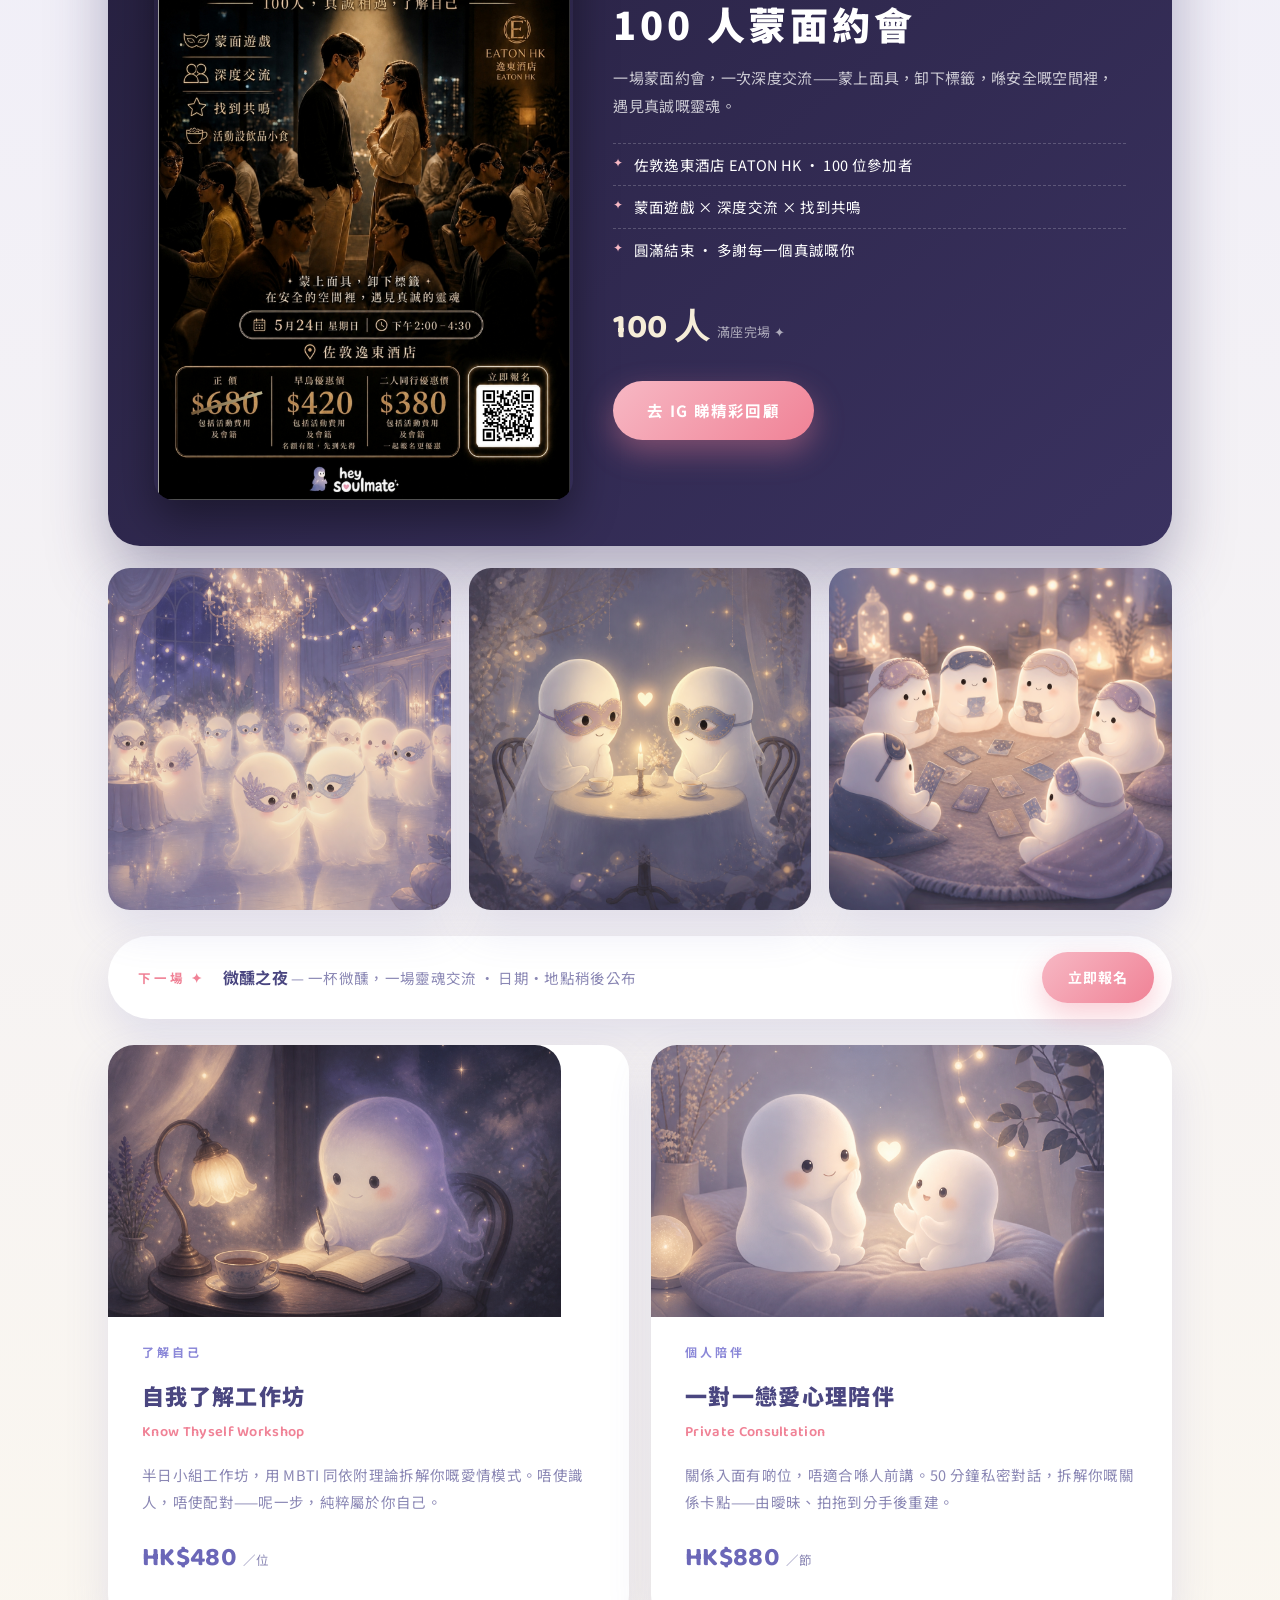
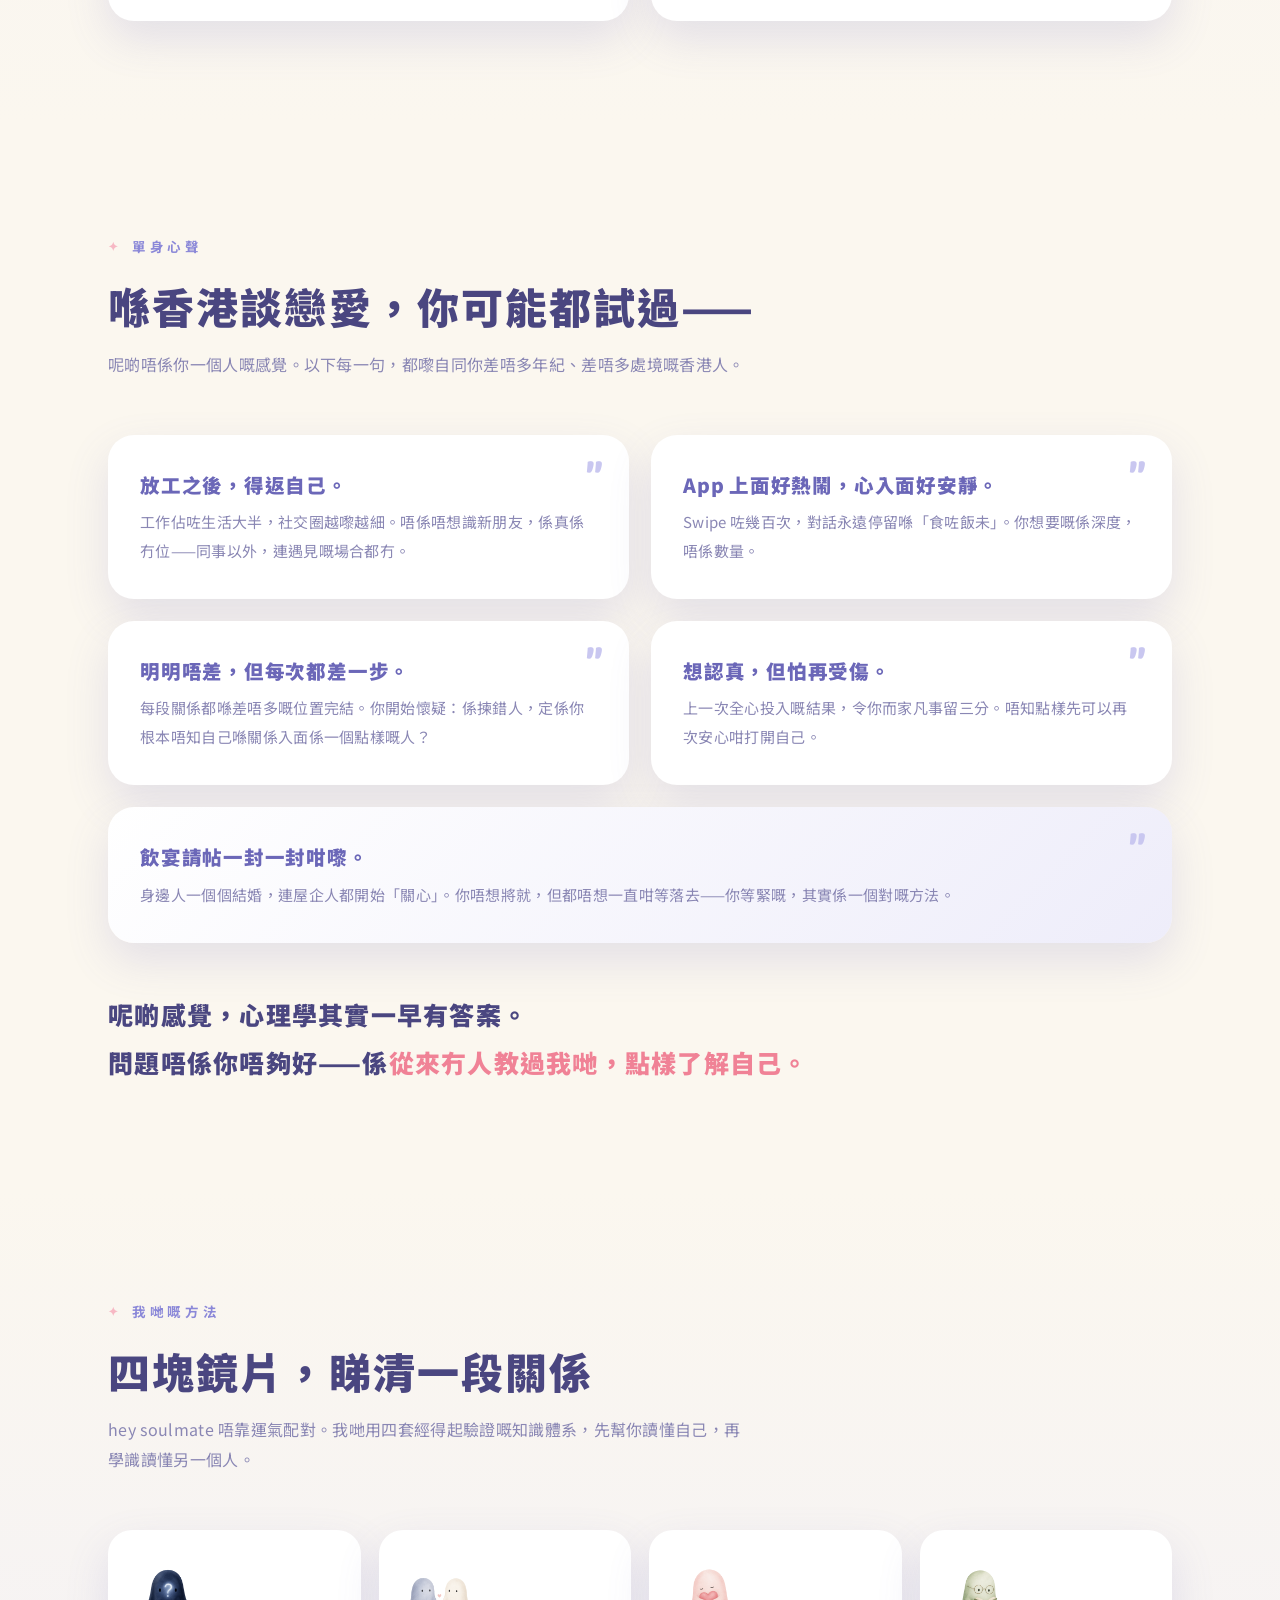
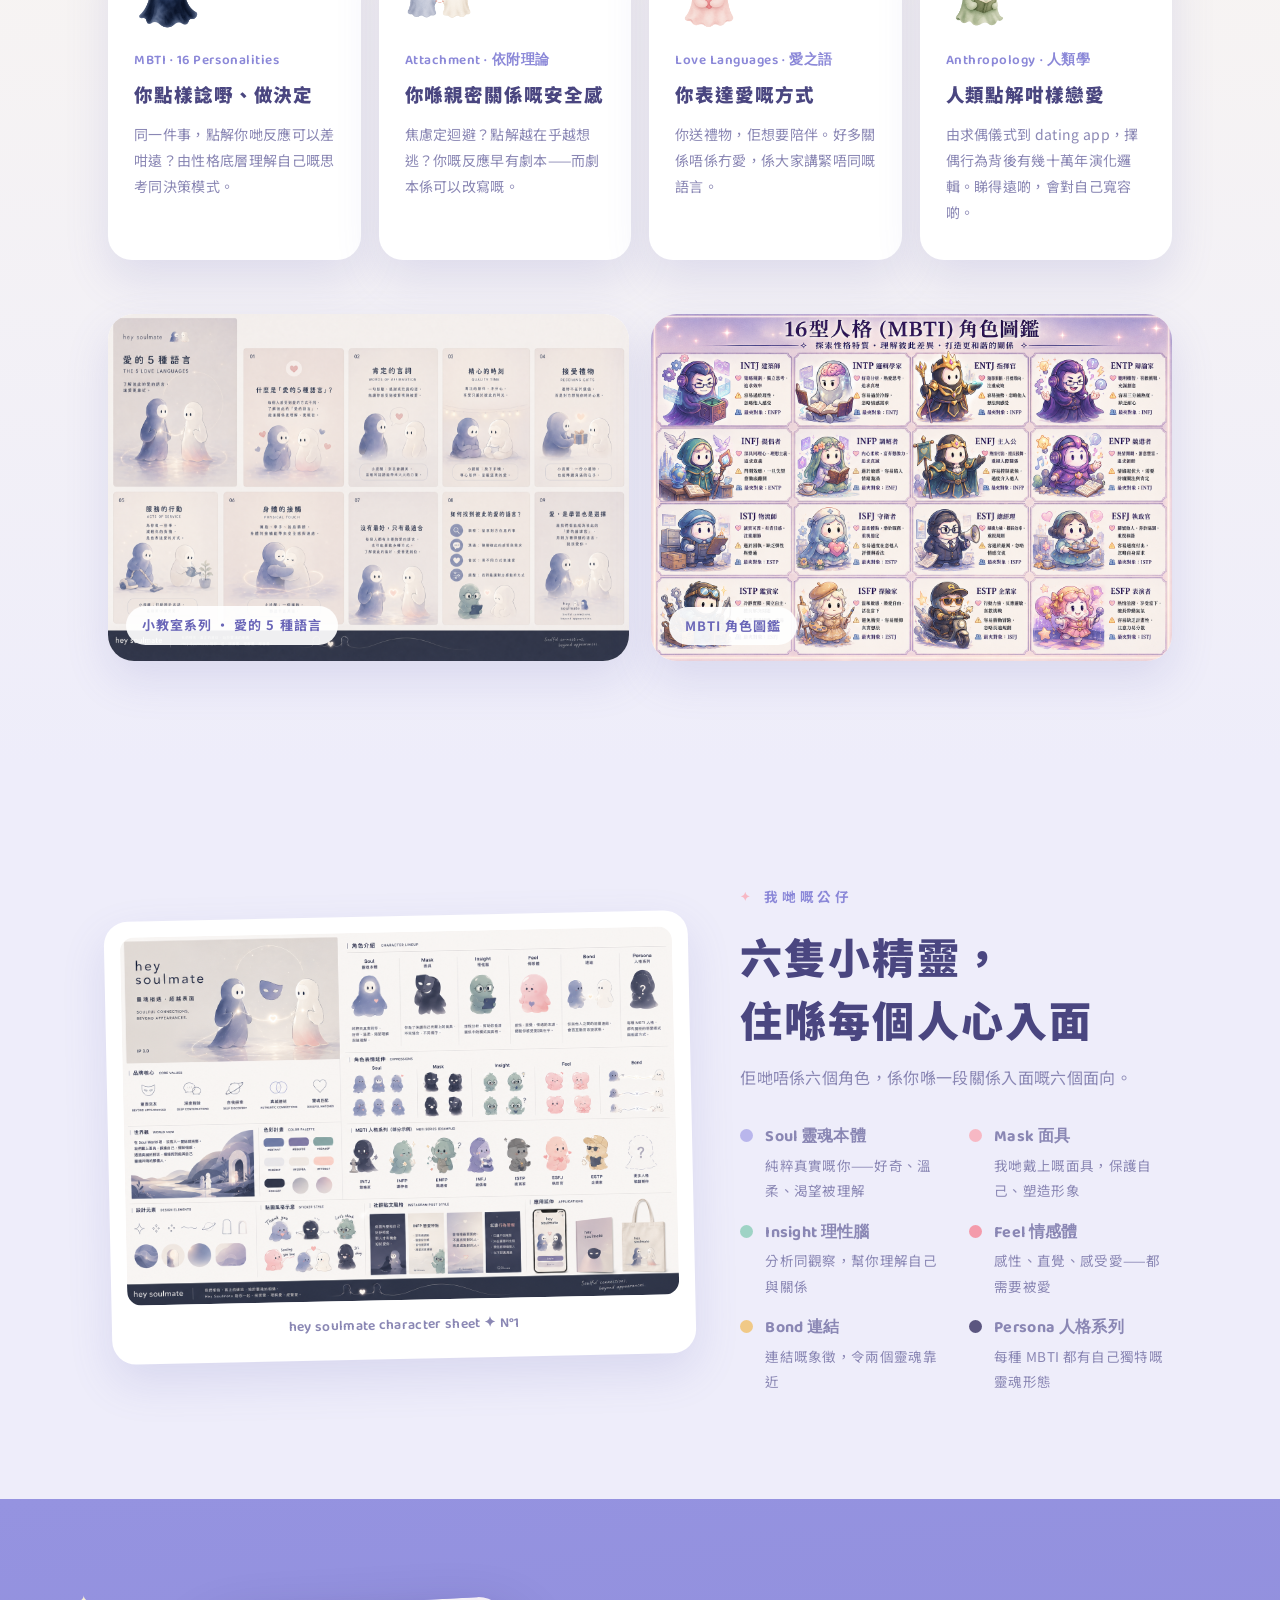
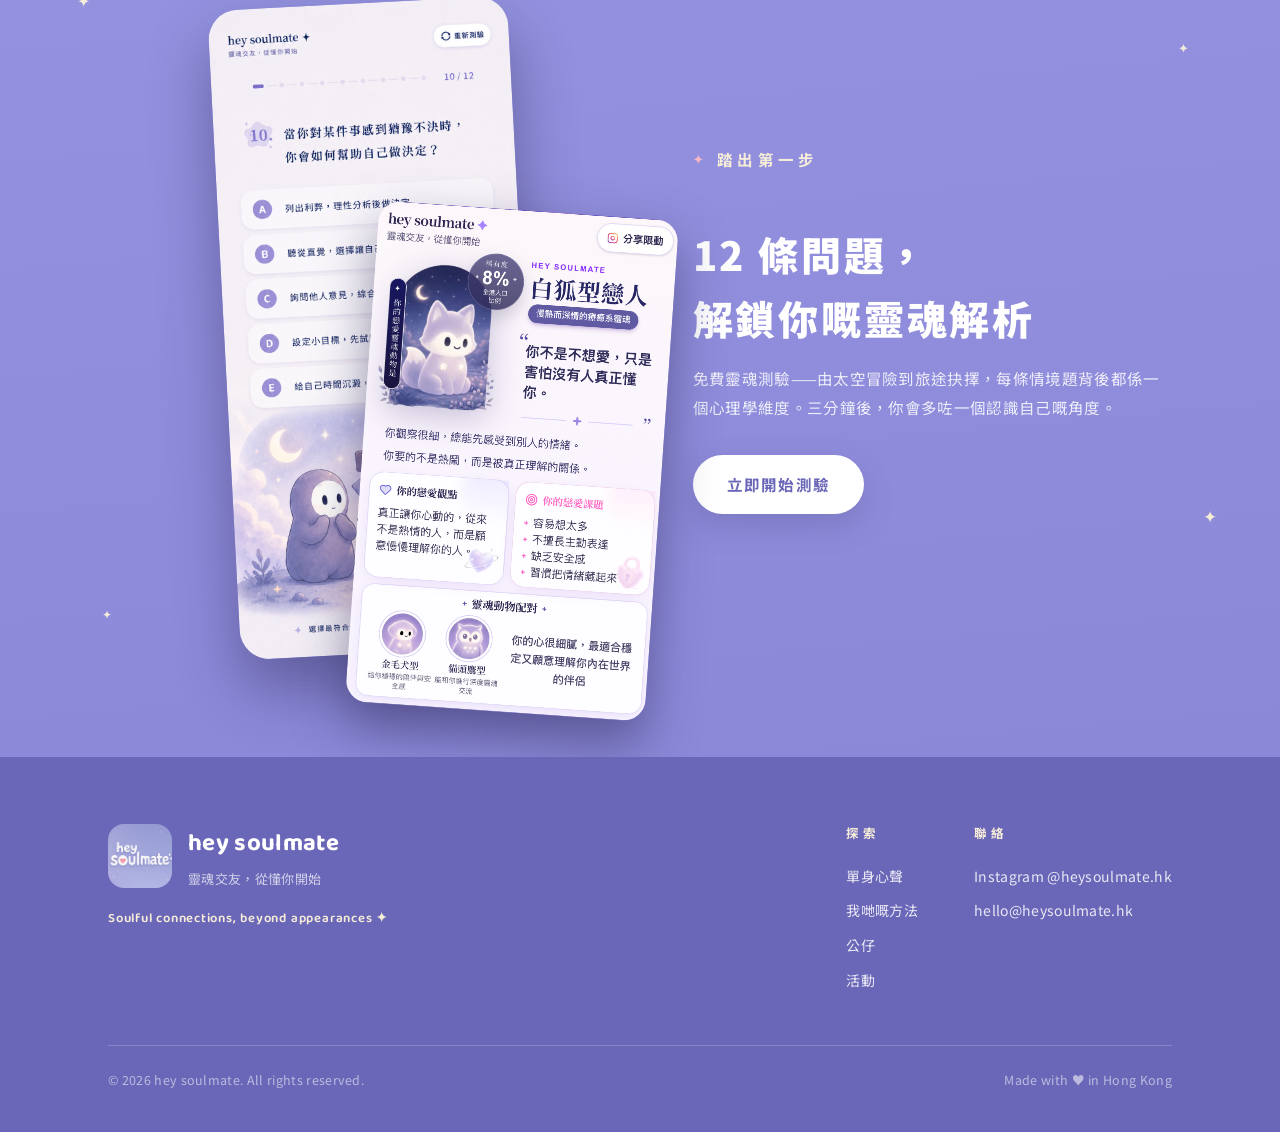
==== commit 4cf6cc18: "活動走馬燈＋過往活動 dropdown＋100人蒙面約會 subpage；hero/方法 icon 以 IP sheet 風格重生；修復 hero 與活動之間白色 gap - 頂部 fixed 走馬燈" ====
--- a/index.html
+++ b/index.html
@@ -27,7 +27,7 @@
   --shadow:0 18px 44px rgba(107,103,184,.16);
 }
 *{margin:0;padding:0;box-sizing:border-box}
-html{scroll-behavior:smooth}
+html{scroll-behavior:smooth;scroll-padding-top:130px}
 body{font-family:var(--sans);font-weight:400;color:var(--ink);background:var(--cream);line-height:1.9;letter-spacing:.02em}
 img,svg{display:block;max-width:100%}
 a{color:inherit;text-decoration:none}
@@ -41,8 +41,21 @@
 .en{font-family:var(--latin);letter-spacing:.01em}
 .sec{padding:104px 0}
 
+/* ---------- 活動走馬燈 ---------- */
+.ticker{position:fixed;top:0;left:0;right:0;z-index:60;height:38px;background:var(--ink);overflow:hidden;display:flex;align-items:center}
+.ticker-track{display:flex;flex:none;gap:0;white-space:nowrap;animation:tick 36s linear infinite}
+.ticker:hover .ticker-track{animation-play-state:paused}
+.ticker a{flex:none;display:inline-flex;align-items:center;gap:9px;padding:0 30px;font-size:13px;letter-spacing:.08em;color:var(--star);font-weight:500}
+.ticker a:hover{color:#fff;text-decoration:underline;text-underline-offset:4px}
+.ticker .tdot{width:7px;height:7px;border-radius:50%;flex:none}
+.ticker .t-soon{background:#F0C987}
+.ticker .t-open{background:#9ED3C5}
+.ticker .t-past{background:var(--peri-light)}
+@keyframes tick{from{transform:translateX(-50%)}to{transform:translateX(0)}}
+@media (prefers-reduced-motion:reduce){.ticker-track{animation:none}}
+
 /* ---------- Nav ---------- */
-nav{position:fixed;top:0;left:0;right:0;z-index:50;backdrop-filter:blur(16px);-webkit-backdrop-filter:blur(16px);background:rgba(251,247,239,.8);border-bottom:1px solid rgba(168,166,226,.25)}
+nav{position:fixed;top:38px;left:0;right:0;z-index:50;backdrop-filter:blur(16px);-webkit-backdrop-filter:blur(16px);background:rgba(251,247,239,.8);border-bottom:1px solid rgba(168,166,226,.25)}
 .nav-inner{max-width:1120px;margin:0 auto;padding:12px 28px;display:flex;align-items:center;justify-content:space-between}
 .nav-logo img{height:46px;width:46px;border-radius:12px}
 .nav-logo{display:flex;align-items:center;gap:12px}
@@ -63,10 +76,10 @@
 .nav-drop-menu a small{display:block;font-size:11.5px;color:var(--ink-soft);font-weight:400;margin-top:1px}
 .nav-drop-menu a:hover{background:var(--peri-pale);color:var(--peri-dark)}
 .nav-drop-menu .mdot{flex:none;width:9px;height:9px;border-radius:50%;background:var(--peri)}
-@media (max-width:800px){.nav-links a:not(.nav-cta){display:none}.nav-drop-menu{right:-40px}}
+@media (max-width:800px){.nav-links a:not(.nav-cta){display:none}.nav-drop{display:none}}
 
 /* ---------- Hero ---------- */
-header.hero{position:relative;overflow:hidden;color:#fff;background:linear-gradient(175deg,#B7B5EC 0%,#A8A6E2 55%,#9593E0 100%);padding:150px 0 0}
+header.hero{position:relative;overflow:hidden;color:#fff;background:linear-gradient(175deg,#B7B5EC 0%,#A8A6E2 55%,#9593E0 100%);padding:188px 0 0}
 .hero-grid{display:grid;grid-template-columns:1.05fr .95fr;gap:48px;align-items:center;padding-bottom:110px}
 .hero-logo{width:min(360px,70vw);filter:drop-shadow(0 24px 40px rgba(74,70,128,.28));border-radius:32px;margin-bottom:34px}
 .hero h1{font-weight:900;font-size:clamp(30px,4.6vw,50px);line-height:1.55;letter-spacing:.06em;margin-bottom:16px;white-space:nowrap}
@@ -85,7 +98,7 @@
 .stars span{position:absolute;color:var(--star);animation:twinkle 3.4s ease-in-out infinite}
 @keyframes twinkle{0%,100%{opacity:.35;transform:scale(.85)}50%{opacity:1;transform:scale(1.1)}}
 .hero-wave{display:block;width:100%;margin-top:-2px}
-@media (max-width:880px){.hero-grid{grid-template-columns:1fr;gap:56px}.hero{padding-top:120px}}
+@media (max-width:880px){.hero-grid{grid-template-columns:1fr;gap:56px}.hero{padding-top:158px}}
 @media (max-width:560px){.hero-logo{width:min(190px,50vw);border-radius:26px;margin-bottom:26px}.hero h1{font-size:clamp(21px,6.4vw,30px);letter-spacing:.04em}}
 @media (prefers-reduced-motion:reduce){.stars span{animation:none}html{scroll-behavior:auto}}
 
@@ -106,6 +119,8 @@
 .lens{background:#fff;border-radius:24px;padding:34px 26px;box-shadow:var(--shadow);transition:transform .3s}
 .lens:hover{transform:translateY(-6px)}
 .lens .glyph{width:52px;height:52px;border-radius:50%;display:flex;align-items:center;justify-content:center;font-size:24px;margin-bottom:18px}
+.lens .glyph-ip{width:68px;height:68px;object-fit:contain;margin-bottom:16px;transition:transform .3s}
+.lens:hover .glyph-ip{transform:translateY(-4px) rotate(-3deg)}
 .lens .en-label{font-family:var(--latin);font-weight:600;font-size:13.5px;color:var(--peri-deep);letter-spacing:.04em}
 .lens h3{font-weight:900;font-size:18.5px;letter-spacing:.05em;margin:4px 0 10px}
 .lens p{color:var(--ink-soft);font-size:14px;line-height:1.85}
@@ -194,6 +209,19 @@
 </head>
 <body>
 
+<div class="ticker" aria-label="活動快訊">
+  <div class="ticker-track">
+    <a href="#experience"><span class="tdot t-soon"></span>下一場 ✦ 微醺之夜 — 一杯微醺，一場靈魂交流 · 日期地點稍後公布</a>
+    <a href="events/masked-dating.html"><span class="tdot t-past"></span>精彩回顧 ✦ 100人蒙面約會 · 佐敦逸東酒店 · 滿座完場</a>
+    <a href="https://heysoulmate-quiz.zeabur.app/" target="_blank" rel="noopener"><span class="tdot t-open"></span>免費 ✦ 靈魂測驗 · 3 分鐘解鎖你嘅靈魂解析</a>
+    <a href="#experience"><span class="tdot t-open"></span>報名中 ✦ 自我了解工作坊 HK$480 · 一對一戀愛心理陪伴 HK$880</a>
+    <a href="#experience"><span class="tdot t-soon"></span>下一場 ✦ 微醺之夜 — 一杯微醺，一場靈魂交流 · 日期地點稍後公布</a>
+    <a href="events/masked-dating.html"><span class="tdot t-past"></span>精彩回顧 ✦ 100人蒙面約會 · 佐敦逸東酒店 · 滿座完場</a>
+    <a href="https://heysoulmate-quiz.zeabur.app/" target="_blank" rel="noopener"><span class="tdot t-open"></span>免費 ✦ 靈魂測驗 · 3 分鐘解鎖你嘅靈魂解析</a>
+    <a href="#experience"><span class="tdot t-open"></span>報名中 ✦ 自我了解工作坊 HK$480 · 一對一戀愛心理陪伴 HK$880</a>
+  </div>
+</div>
+
 <nav aria-label="主導覽">
   <div class="nav-inner">
     <a class="nav-logo" href="#top"><img src="assets/logo-clean.png" alt="hey soulmate logo"><span class="name">hey soulmate</span></a>
@@ -202,6 +230,12 @@
       <a href="#lens">方法</a>
       <a href="#ip">公仔</a>
       <a href="#experience">活動</a>
+      <div class="nav-drop">
+        <button class="nav-drop-btn" type="button" aria-haspopup="true">過往活動 <span class="car">▼</span></button>
+        <div class="nav-drop-menu">
+          <a href="events/masked-dating.html"><span class="mdot"></span><span>100人蒙面約會<small>2026.5.24 · 佐敦逸東酒店</small></span></a>
+        </div>
+      </div>
       <a class="nav-cta" href="#quiz">靈魂測驗</a>
     </div>
   </div>
@@ -232,7 +266,7 @@
       <img src="assets/hero-spirits.png" alt="兩隻小精靈喺星空雲海上，一齊捧住一顆發光嘅粉紅心">
     </div>
   </div>
-  <svg class="hero-wave" viewBox="0 0 1440 70" preserveAspectRatio="none" aria-hidden="true"><path d="M0,40 C240,75 480,5 720,30 C960,55 1200,20 1440,45 L1440,70 L0,70 Z" fill="#FBF7EF"/></svg>
+  <svg class="hero-wave" viewBox="0 0 1440 70" preserveAspectRatio="none" aria-hidden="true"><path d="M0,40 C240,75 480,5 720,30 C960,55 1200,20 1440,45 L1440,70 L0,70 Z" fill="#EEEDFA"/></svg>
 </header>
 
 <section class="sec sec-exp" id="experience">
@@ -339,25 +373,25 @@
 
     <div class="lens-grid">
       <article class="lens">
-        <div class="glyph" style="background:var(--peri-pale)">🧠</div>
+        <img class="glyph-ip" src="assets/icon-persona.png" alt="Persona 人格系列小精靈">
         <p class="en-label">MBTI · 16 Personalities</p>
         <h3>你點樣諗嘢、做決定</h3>
         <p>同一件事，點解你哋反應可以差咁遠？由性格底層理解自己嘅思考同決策模式。</p>
       </article>
       <article class="lens">
-        <div class="glyph" style="background:#FDEEF1">🫂</div>
+        <img class="glyph-ip" src="assets/icon-bond.png" alt="Bond 連結小精靈：紅線牽住兩隻精靈">
         <p class="en-label">Attachment · 依附理論</p>
         <h3>你喺親密關係嘅安全感</h3>
         <p>焦慮定迴避？點解越在乎越想逃？你嘅反應早有劇本——而劇本係可以改寫嘅。</p>
       </article>
       <article class="lens">
-        <div class="glyph" style="background:#FBF3E2">💬</div>
+        <img class="glyph-ip" src="assets/icon-feel.png" alt="Feel 情感體小精靈攬住心心">
         <p class="en-label">Love Languages · 愛之語</p>
         <h3>你表達愛嘅方式</h3>
         <p>你送禮物，佢想要陪伴。好多關係唔係冇愛，係大家講緊唔同嘅語言。</p>
       </article>
       <article class="lens">
-        <div class="glyph" style="background:var(--peri-pale)">🌏</div>
+        <img class="glyph-ip" src="assets/icon-insight.png" alt="Insight 理性腦小精靈戴眼鏡睇書">
         <p class="en-label">Anthropology · 人類學</p>
         <h3>人類點解咁樣戀愛</h3>
         <p>由求偶儀式到 dating app，擇偶行為背後有幾十萬年演化邏輯。睇得遠啲，會對自己寬容啲。</p>
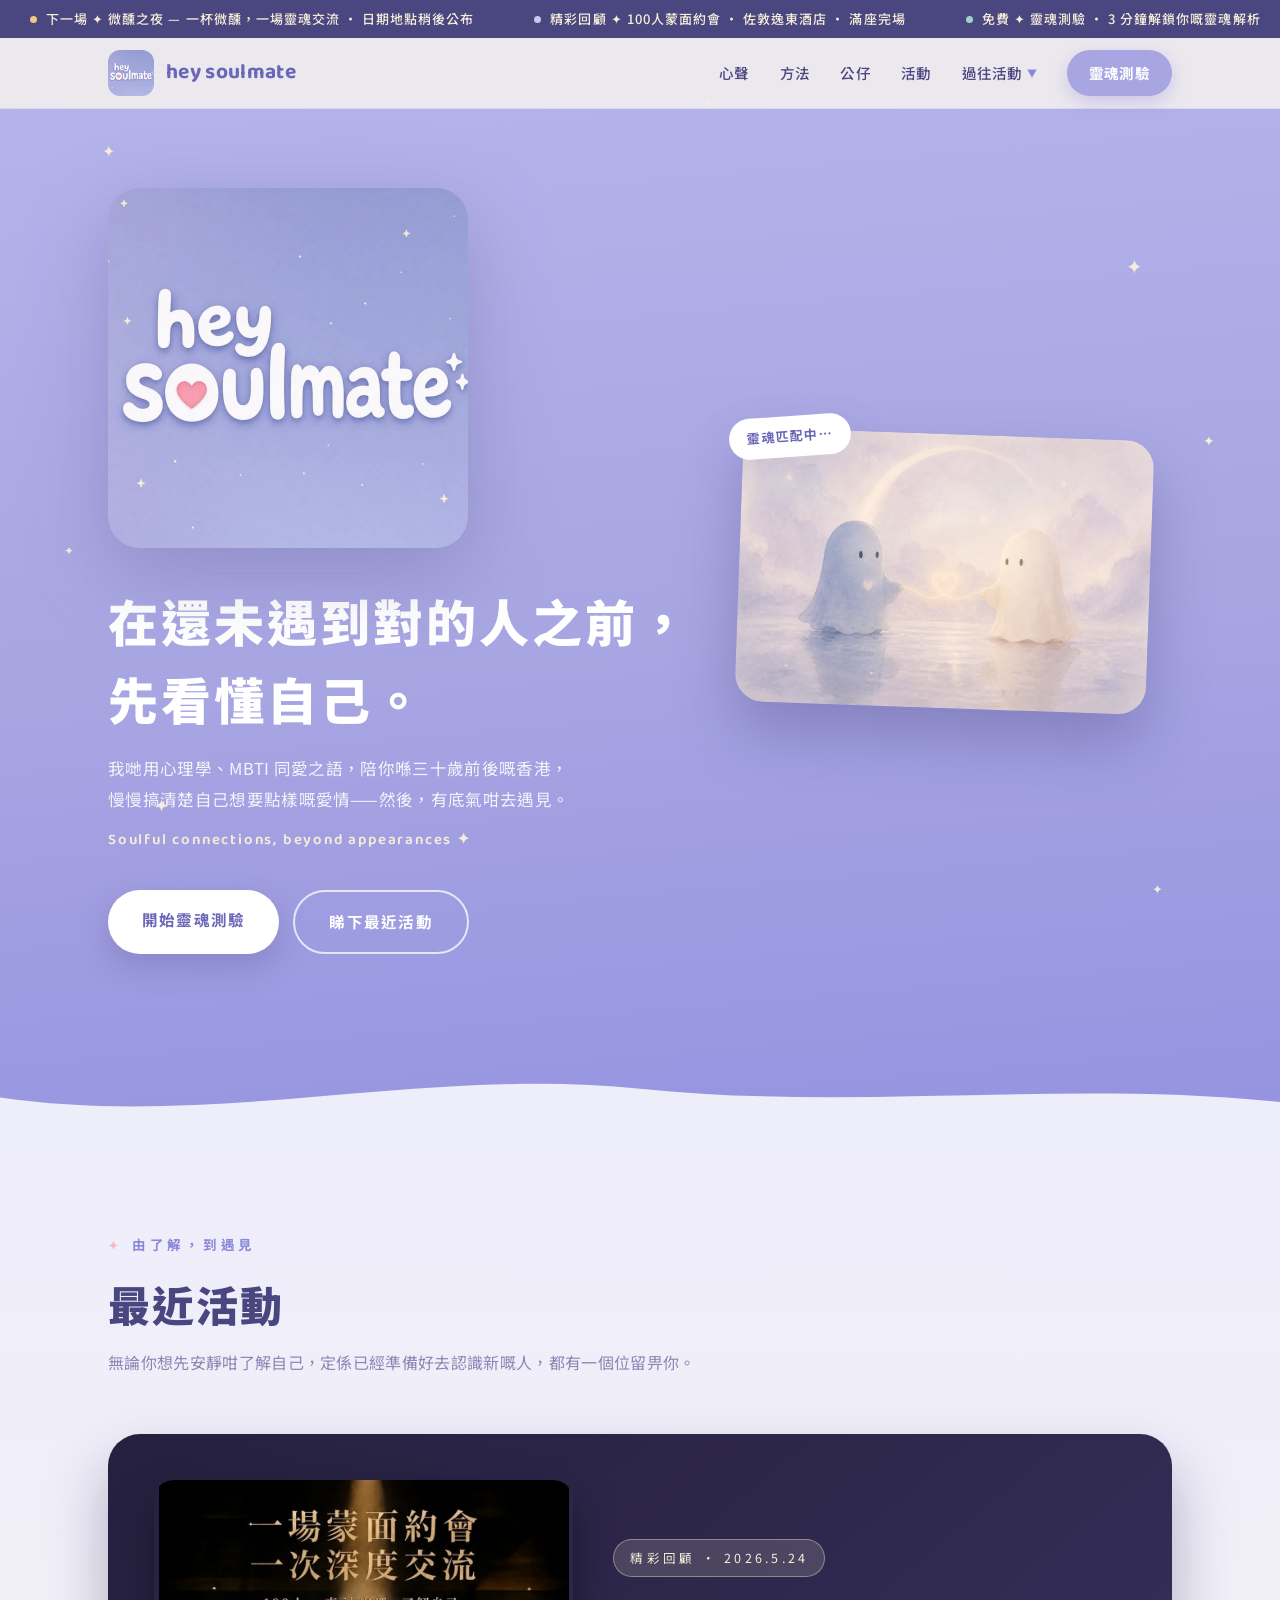
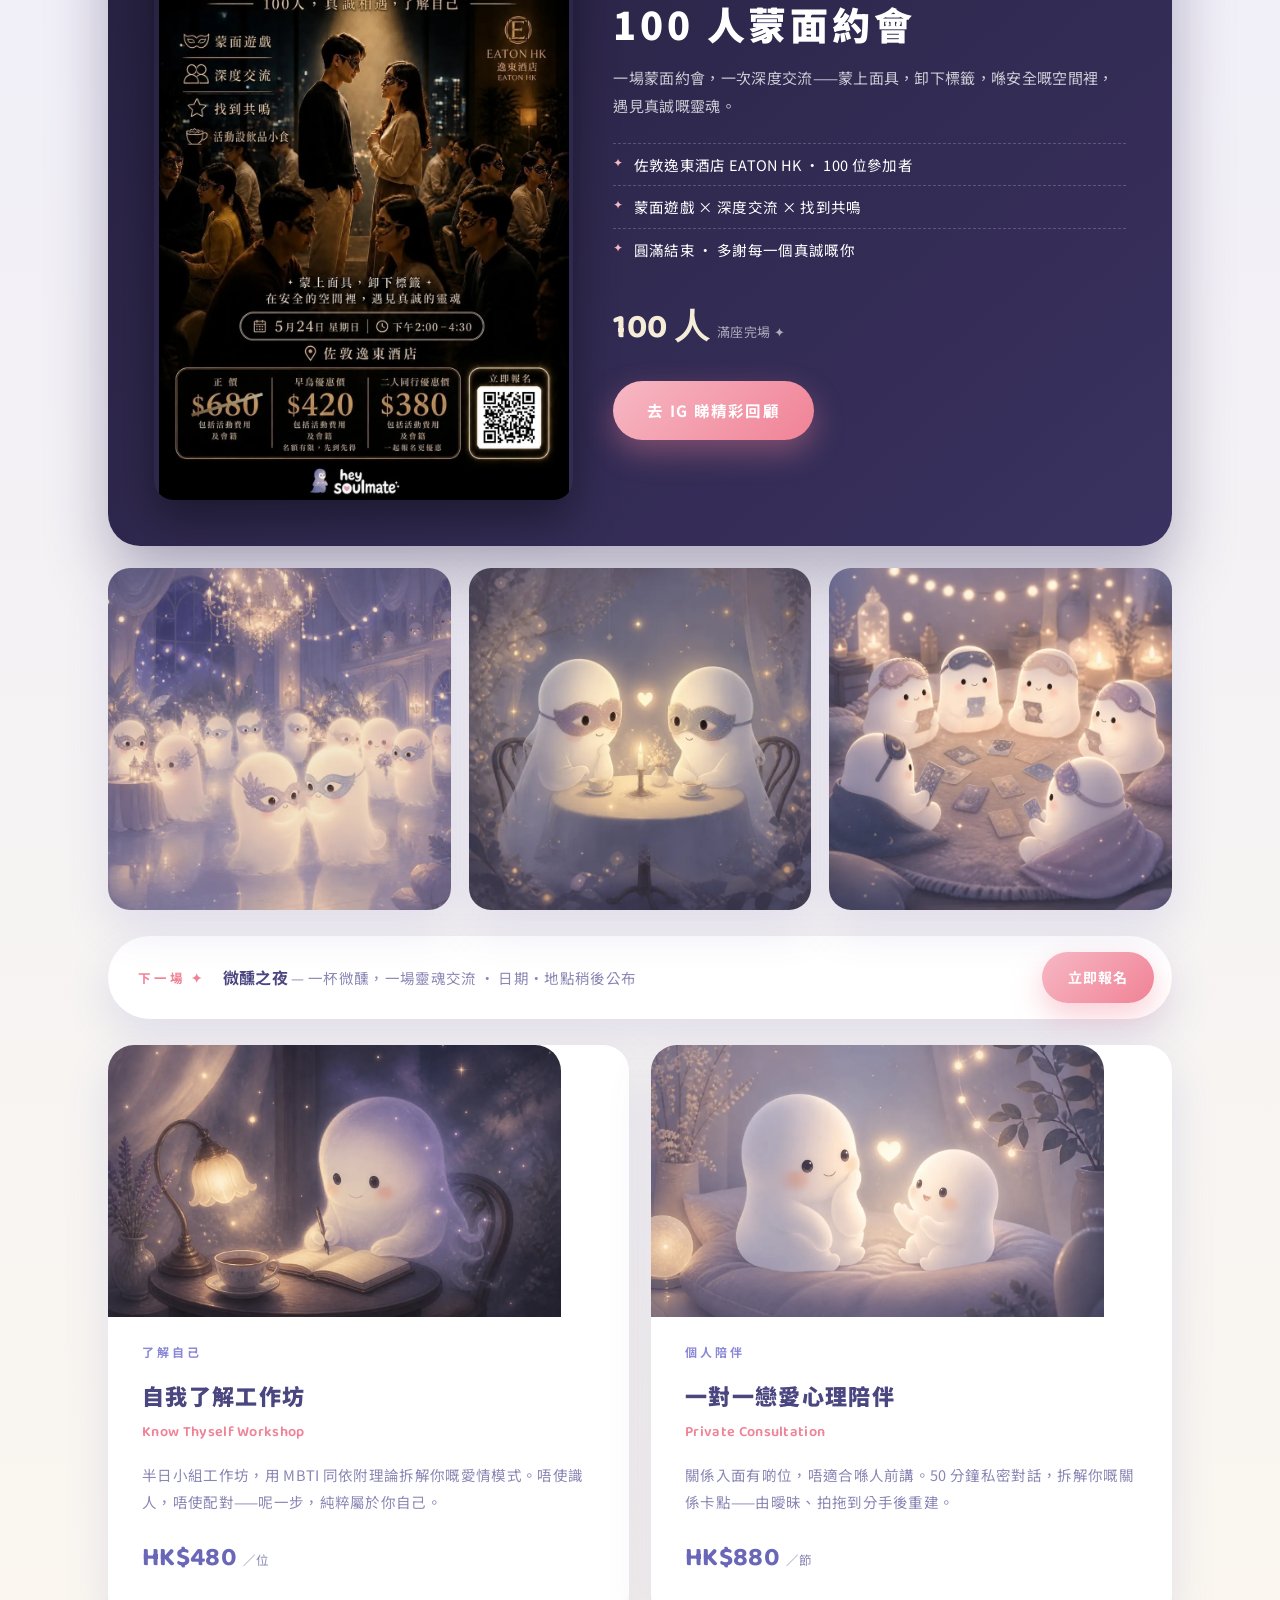
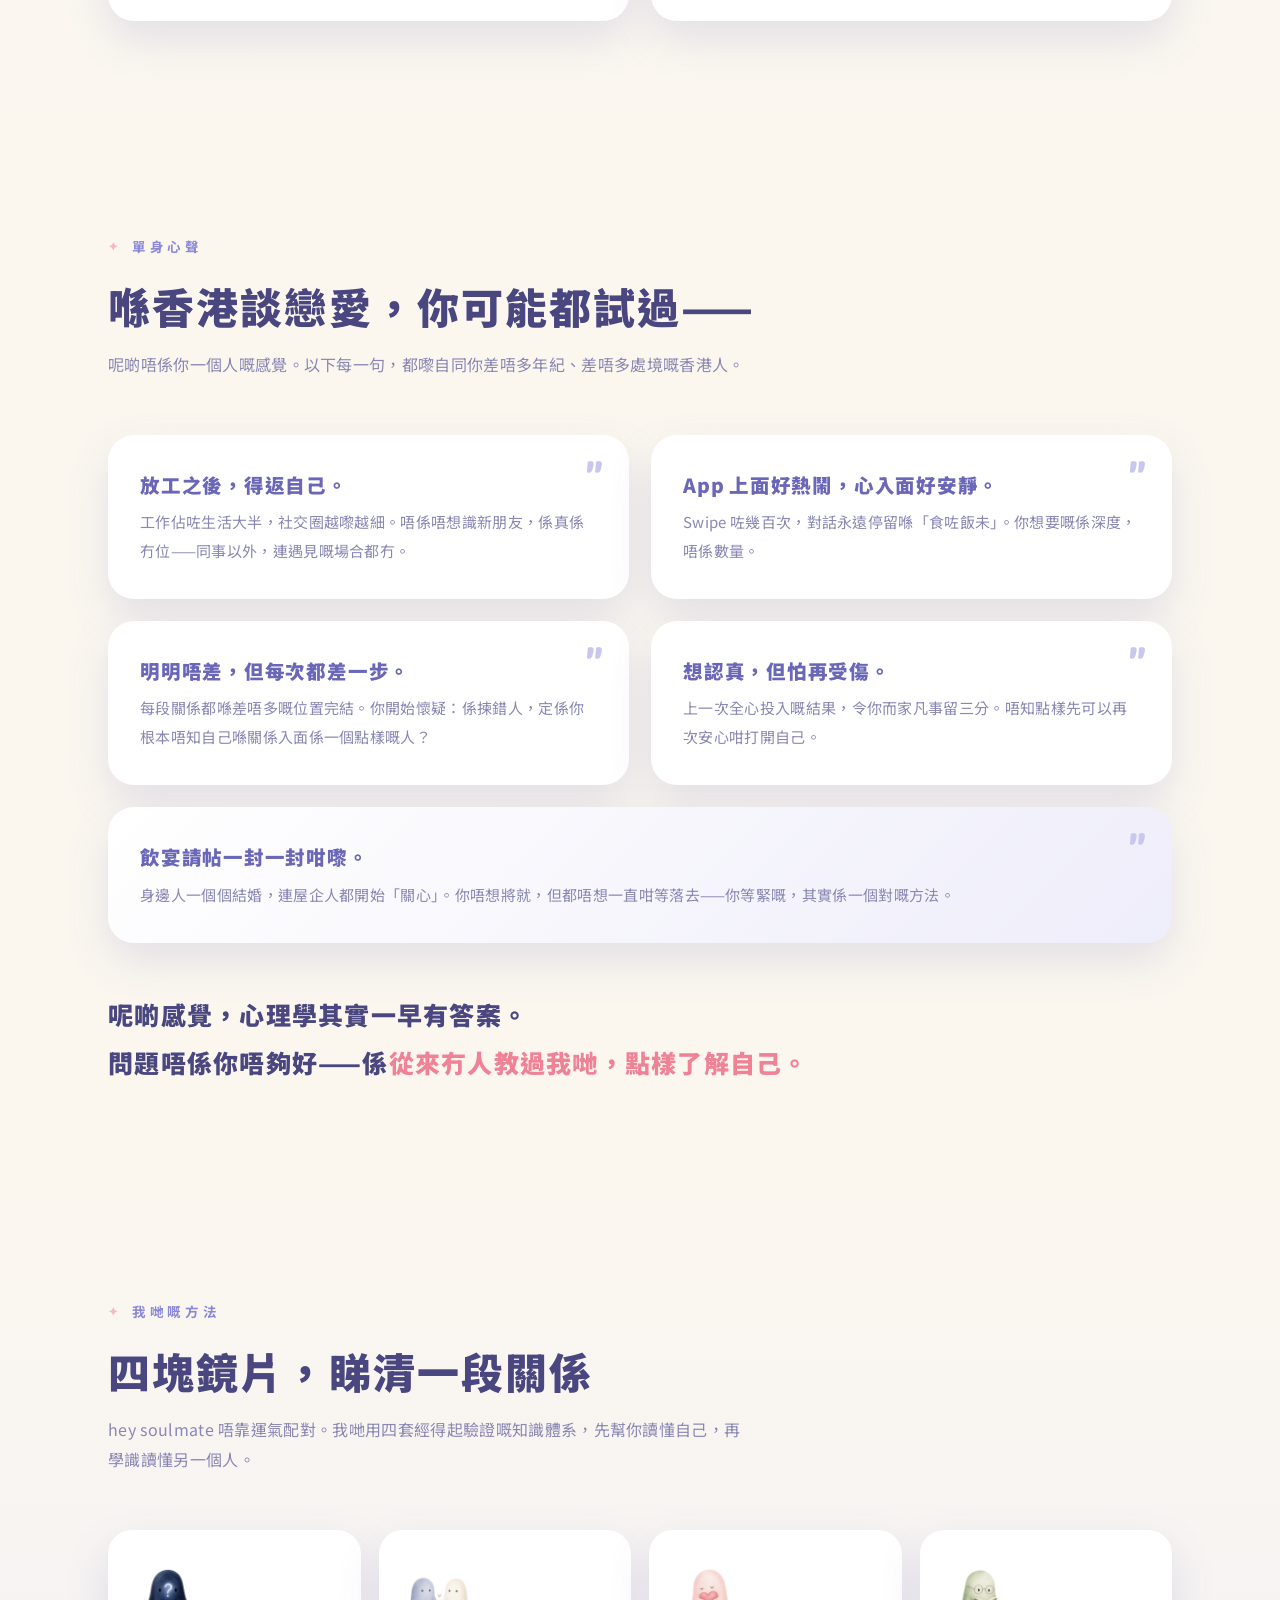
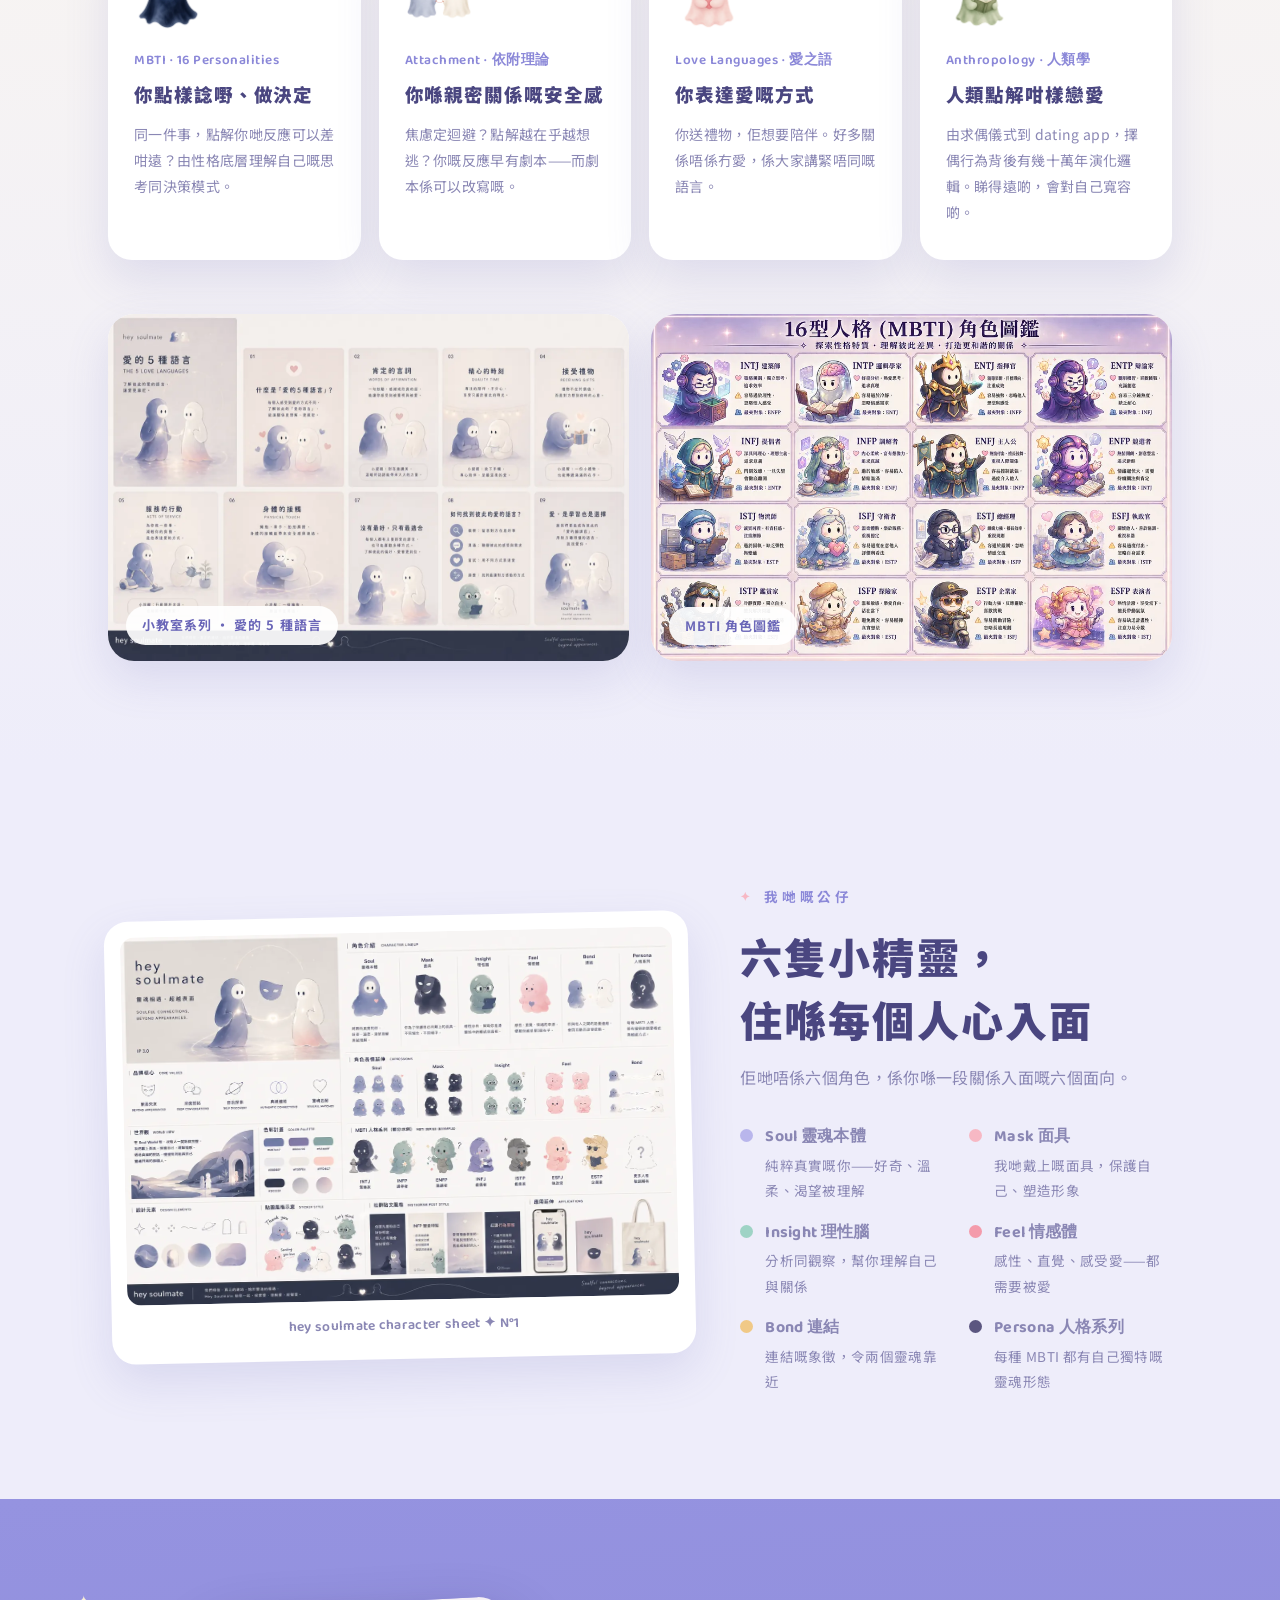
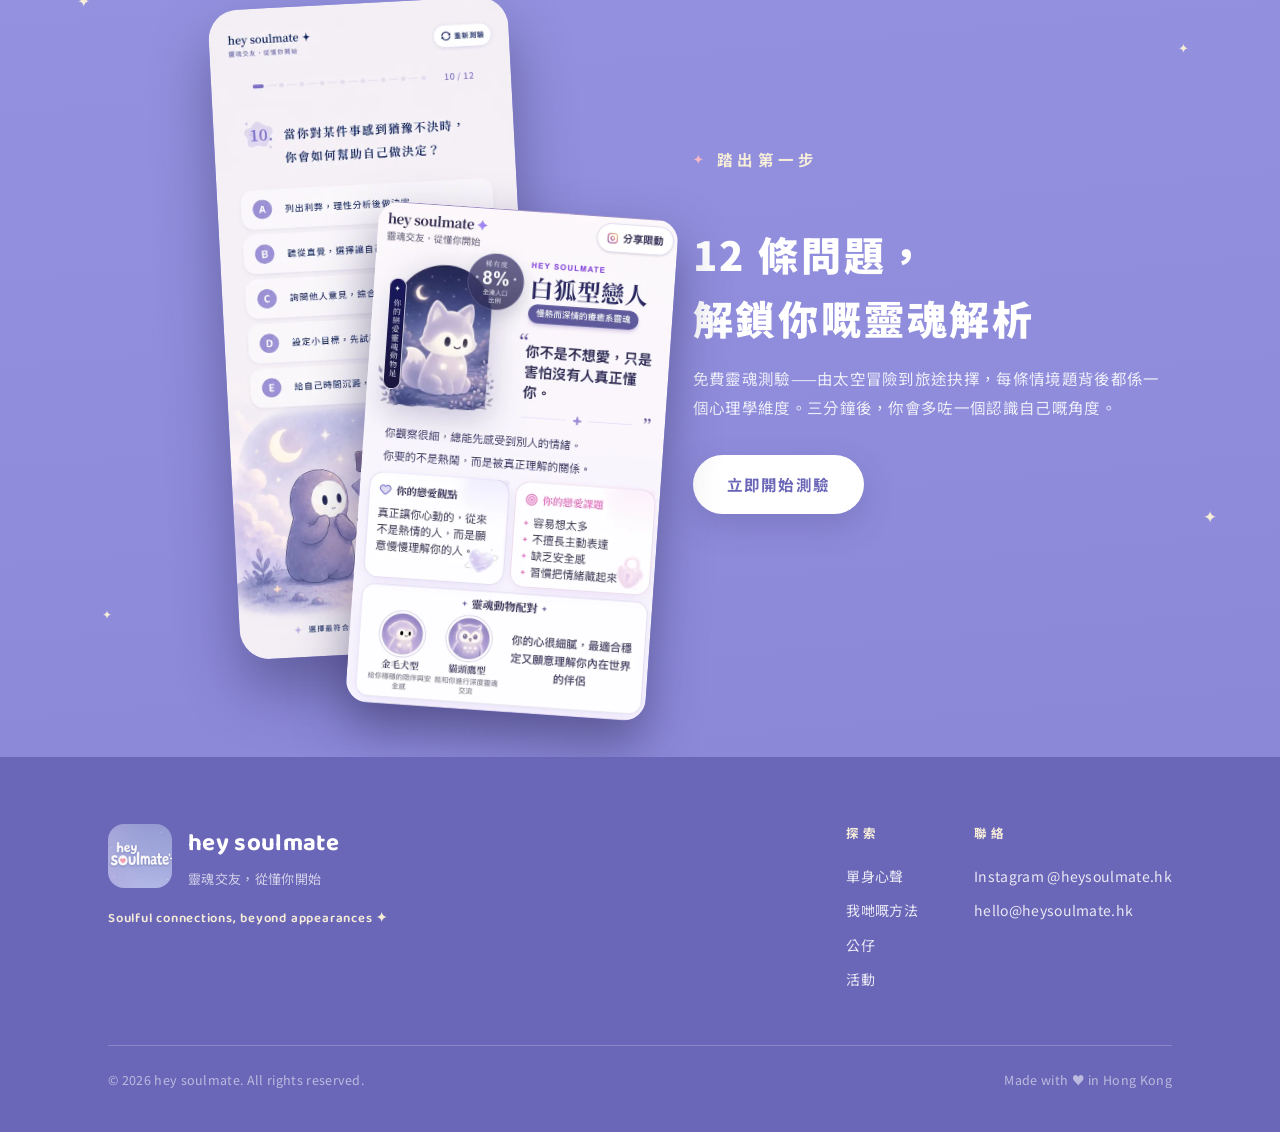
==== commit bb32d3b4: "效能優化：全部圖片轉 WebP 並按實際顯示尺寸壓縮，加 lazy loading - assets 由 35MB 減到 776KB（用緊嘅圖 24MB → 745KB，減幅 97%） - 移除 5 " ====
--- a/index.html
+++ b/index.html
@@ -5,7 +5,7 @@
 <meta name="viewport" content="width=device-width, initial-scale=1.0">
 <title>hey soulmate｜靈魂交友，從懂你開始</title>
 <meta name="description" content="hey soulmate 用心理學、MBTI 同愛之語，陪你喺香港慢慢搞清楚自己想要點樣嘅愛情。靈魂測驗、深度晚宴、一對一戀愛心理陪伴。Soulful connections, beyond appearances.">
-<link rel="icon" href="assets/logo-clean.png">
+<link rel="icon" href="assets/logo-clean.webp">
 <link rel="preconnect" href="https://fonts.googleapis.com">
 <link rel="preconnect" href="https://fonts.gstatic.com" crossorigin>
 <link href="https://fonts.googleapis.com/css2?family=Baloo+2:wght@500;600;700&family=Noto+Sans+TC:wght@300;400;500;700;900&display=swap" rel="stylesheet">
@@ -224,7 +224,7 @@
 
 <nav aria-label="主導覽">
   <div class="nav-inner">
-    <a class="nav-logo" href="#top"><img src="assets/logo-clean.png" alt="hey soulmate logo"><span class="name">hey soulmate</span></a>
+    <a class="nav-logo" href="#top"><img src="assets/logo-clean.webp" alt="hey soulmate logo"><span class="name">hey soulmate</span></a>
     <div class="nav-links">
       <a href="#voices">心聲</a>
       <a href="#lens">方法</a>
@@ -253,7 +253,7 @@
   </div>
   <div class="wrap hero-grid">
     <div>
-      <img class="hero-logo" src="assets/logo-clean.png" alt="hey soulmate">
+      <img class="hero-logo" src="assets/logo-clean.webp" alt="hey soulmate">
       <h1>在還未遇到對的人之前，<br>先看懂自己。</h1>
       <p class="hero-sub">我哋用心理學、MBTI 同愛之語，陪你喺三十歲前後嘅香港，慢慢搞清楚自己想要點樣嘅愛情——然後，有底氣咁去遇見。</p>
       <p class="hero-en">Soulful connections, beyond appearances ✦</p>
@@ -263,7 +263,7 @@
       </div>
     </div>
     <div class="hero-visual">
-      <img src="assets/hero-spirits.png" alt="兩隻小精靈喺星空雲海上，一齊捧住一顆發光嘅粉紅心">
+      <img src="assets/hero-spirits.webp" alt="兩隻小精靈喺星空雲海上，一齊捧住一顆發光嘅粉紅心">
     </div>
   </div>
   <svg class="hero-wave" viewBox="0 0 1440 70" preserveAspectRatio="none" aria-hidden="true"><path d="M0,40 C240,75 480,5 720,30 C960,55 1200,20 1440,45 L1440,70 L0,70 Z" fill="#EEEDFA"/></svg>
@@ -276,7 +276,7 @@
     <p class="sec-lead">無論你想先安靜咁了解自己，定係已經準備好去認識新嘅人，都有一個位留畀你。</p>
 
     <div class="event-hero">
-      <img src="assets/masked-poster-gold.jpg" alt="一場蒙面約會，一次深度交流：100 人蒙面約會活動海報，佐敦逸東酒店 EATON HK">
+      <img src="assets/masked-poster-gold.webp" alt="一場蒙面約會，一次深度交流：100 人蒙面約會活動海報，佐敦逸東酒店 EATON HK" loading="lazy" decoding="async">
       <div>
         <span class="tag">精彩回顧 · 2026.5.24</span>
         <h3>100 人蒙面約會</h3>
@@ -292,9 +292,9 @@
     </div>
 
     <div class="recap-grid">
-      <img src="assets/recap-1.png" alt="回顧：蒙面小精靈喺酒店宴會廳開心咁交流">
-      <img src="assets/recap-2.png" alt="回顧：兩隻蒙面小精靈喺燭光下深度對話">
-      <img src="assets/recap-3.png" alt="回顧：一班蒙面小精靈圍埋玩對話卡遊戲">
+      <img src="assets/recap-1.webp" alt="回顧：蒙面小精靈喺酒店宴會廳開心咁交流" loading="lazy" decoding="async">
+      <img src="assets/recap-2.webp" alt="回顧：兩隻蒙面小精靈喺燭光下深度對話" loading="lazy" decoding="async">
+      <img src="assets/recap-3.webp" alt="回顧：一班蒙面小精靈圍埋玩對話卡遊戲" loading="lazy" decoding="async">
     </div>
 
     <div class="next-event">
@@ -307,7 +307,7 @@
 
     <div class="exp-grid">
       <article class="exp">
-        <img class="exp-img" src="assets/card-workshop.png" alt="小精靈喺暖燈下寫緊 journal，旁邊有一杯茶">
+        <img class="exp-img" src="assets/card-workshop.webp" alt="小精靈喺暖燈下寫緊 journal，旁邊有一杯茶" loading="lazy" decoding="async">
         <p class="tag">了解自己</p>
         <h3>自我了解工作坊</h3>
         <p class="exp-en">Know Thyself Workshop</p>
@@ -315,7 +315,7 @@
         <p class="price">HK$480<small>／位</small></p>
       </article>
       <article class="exp">
-        <img class="exp-img" src="assets/card-consult.png" alt="兩隻小精靈坐喺軟墊上傾心事，細隻嗰隻講緊心入面嘅愛">
+        <img class="exp-img" src="assets/card-consult.webp" alt="兩隻小精靈坐喺軟墊上傾心事，細隻嗰隻講緊心入面嘅愛" loading="lazy" decoding="async">
         <p class="tag">個人陪伴</p>
         <h3>一對一戀愛心理陪伴</h3>
         <p class="exp-en">Private Consultation</p>
@@ -373,25 +373,25 @@
 
     <div class="lens-grid">
       <article class="lens">
-        <img class="glyph-ip" src="assets/icon-persona.png" alt="Persona 人格系列小精靈">
+        <img class="glyph-ip" src="assets/icon-persona.webp" alt="Persona 人格系列小精靈" loading="lazy" decoding="async">
         <p class="en-label">MBTI · 16 Personalities</p>
         <h3>你點樣諗嘢、做決定</h3>
         <p>同一件事，點解你哋反應可以差咁遠？由性格底層理解自己嘅思考同決策模式。</p>
       </article>
       <article class="lens">
-        <img class="glyph-ip" src="assets/icon-bond.png" alt="Bond 連結小精靈：紅線牽住兩隻精靈">
+        <img class="glyph-ip" src="assets/icon-bond.webp" alt="Bond 連結小精靈：紅線牽住兩隻精靈" loading="lazy" decoding="async">
         <p class="en-label">Attachment · 依附理論</p>
         <h3>你喺親密關係嘅安全感</h3>
         <p>焦慮定迴避？點解越在乎越想逃？你嘅反應早有劇本——而劇本係可以改寫嘅。</p>
       </article>
       <article class="lens">
-        <img class="glyph-ip" src="assets/icon-feel.png" alt="Feel 情感體小精靈攬住心心">
+        <img class="glyph-ip" src="assets/icon-feel.webp" alt="Feel 情感體小精靈攬住心心" loading="lazy" decoding="async">
         <p class="en-label">Love Languages · 愛之語</p>
         <h3>你表達愛嘅方式</h3>
         <p>你送禮物，佢想要陪伴。好多關係唔係冇愛，係大家講緊唔同嘅語言。</p>
       </article>
       <article class="lens">
-        <img class="glyph-ip" src="assets/icon-insight.png" alt="Insight 理性腦小精靈戴眼鏡睇書">
+        <img class="glyph-ip" src="assets/icon-insight.webp" alt="Insight 理性腦小精靈戴眼鏡睇書" loading="lazy" decoding="async">
         <p class="en-label">Anthropology · 人類學</p>
         <h3>人類點解咁樣戀愛</h3>
         <p>由求偶儀式到 dating app，擇偶行為背後有幾十萬年演化邏輯。睇得遠啲，會對自己寬容啲。</p>
@@ -400,11 +400,11 @@
 
     <div class="works">
       <figure class="work">
-        <img src="assets/post-love-languages.png" alt="hey soulmate IG post：愛的 5 種語言系列，小精靈公仔示範每種愛之語">
+        <img src="assets/post-love-languages.webp" alt="hey soulmate IG post：愛的 5 種語言系列，小精靈公仔示範每種愛之語" loading="lazy" decoding="async">
         <figcaption class="cap">小教室系列 · 愛的 5 種語言</figcaption>
       </figure>
       <figure class="work">
-        <img src="assets/mbti-main.png" alt="16 型人格 MBTI 角色圖鑑">
+        <img src="assets/mbti-main.webp" alt="16 型人格 MBTI 角色圖鑑" loading="lazy" decoding="async">
         <figcaption class="cap">MBTI 角色圖鑑</figcaption>
       </figure>
     </div>
@@ -414,7 +414,7 @@
 <section class="sec sec-ip" id="ip">
   <div class="wrap ip-grid">
     <div class="ip-frame">
-      <img src="assets/ip-sheet.png" alt="hey soulmate 公仔設定集：Soul、Mask、Insight、Feel、Bond、Persona 六隻粉彩小精靈">
+      <img src="assets/ip-sheet.webp" alt="hey soulmate 公仔設定集：Soul、Mask、Insight、Feel、Bond、Persona 六隻粉彩小精靈" loading="lazy" decoding="async">
       <p class="fcap">hey soulmate character sheet ✦ N°1</p>
     </div>
     <div>
@@ -441,8 +441,8 @@
   </div>
   <div class="wrap quiz-grid">
     <div class="quiz-shots">
-      <img class="phone" src="assets/quiz-phone.png" alt="靈魂測驗手機畫面：第 10 題，兩隻小精靈喺月光下睇路牌">
-      <img class="card" src="assets/quiz-result.png" alt="靈魂測驗結果卡：一隻小精靈喺聚光燈下發光，解鎖專屬靈魂解析">
+      <img class="phone" src="assets/quiz-phone.webp" alt="靈魂測驗手機畫面：第 10 題，兩隻小精靈喺月光下睇路牌" loading="lazy" decoding="async">
+      <img class="card" src="assets/quiz-result.webp" alt="靈魂測驗結果卡：一隻小精靈喺聚光燈下發光，解鎖專屬靈魂解析" loading="lazy" decoding="async">
     </div>
     <div>
       <p class="eyebrow">踏出第一步</p>
@@ -458,7 +458,7 @@
     <div class="foot-grid">
       <div>
         <div class="foot-brand">
-          <img src="assets/logo-clean.png" alt="hey soulmate logo">
+          <img src="assets/logo-clean.webp" alt="hey soulmate logo" loading="lazy" decoding="async">
           <div>
             <p class="name">hey soulmate</p>
             <p class="line">靈魂交友，從懂你開始</p>
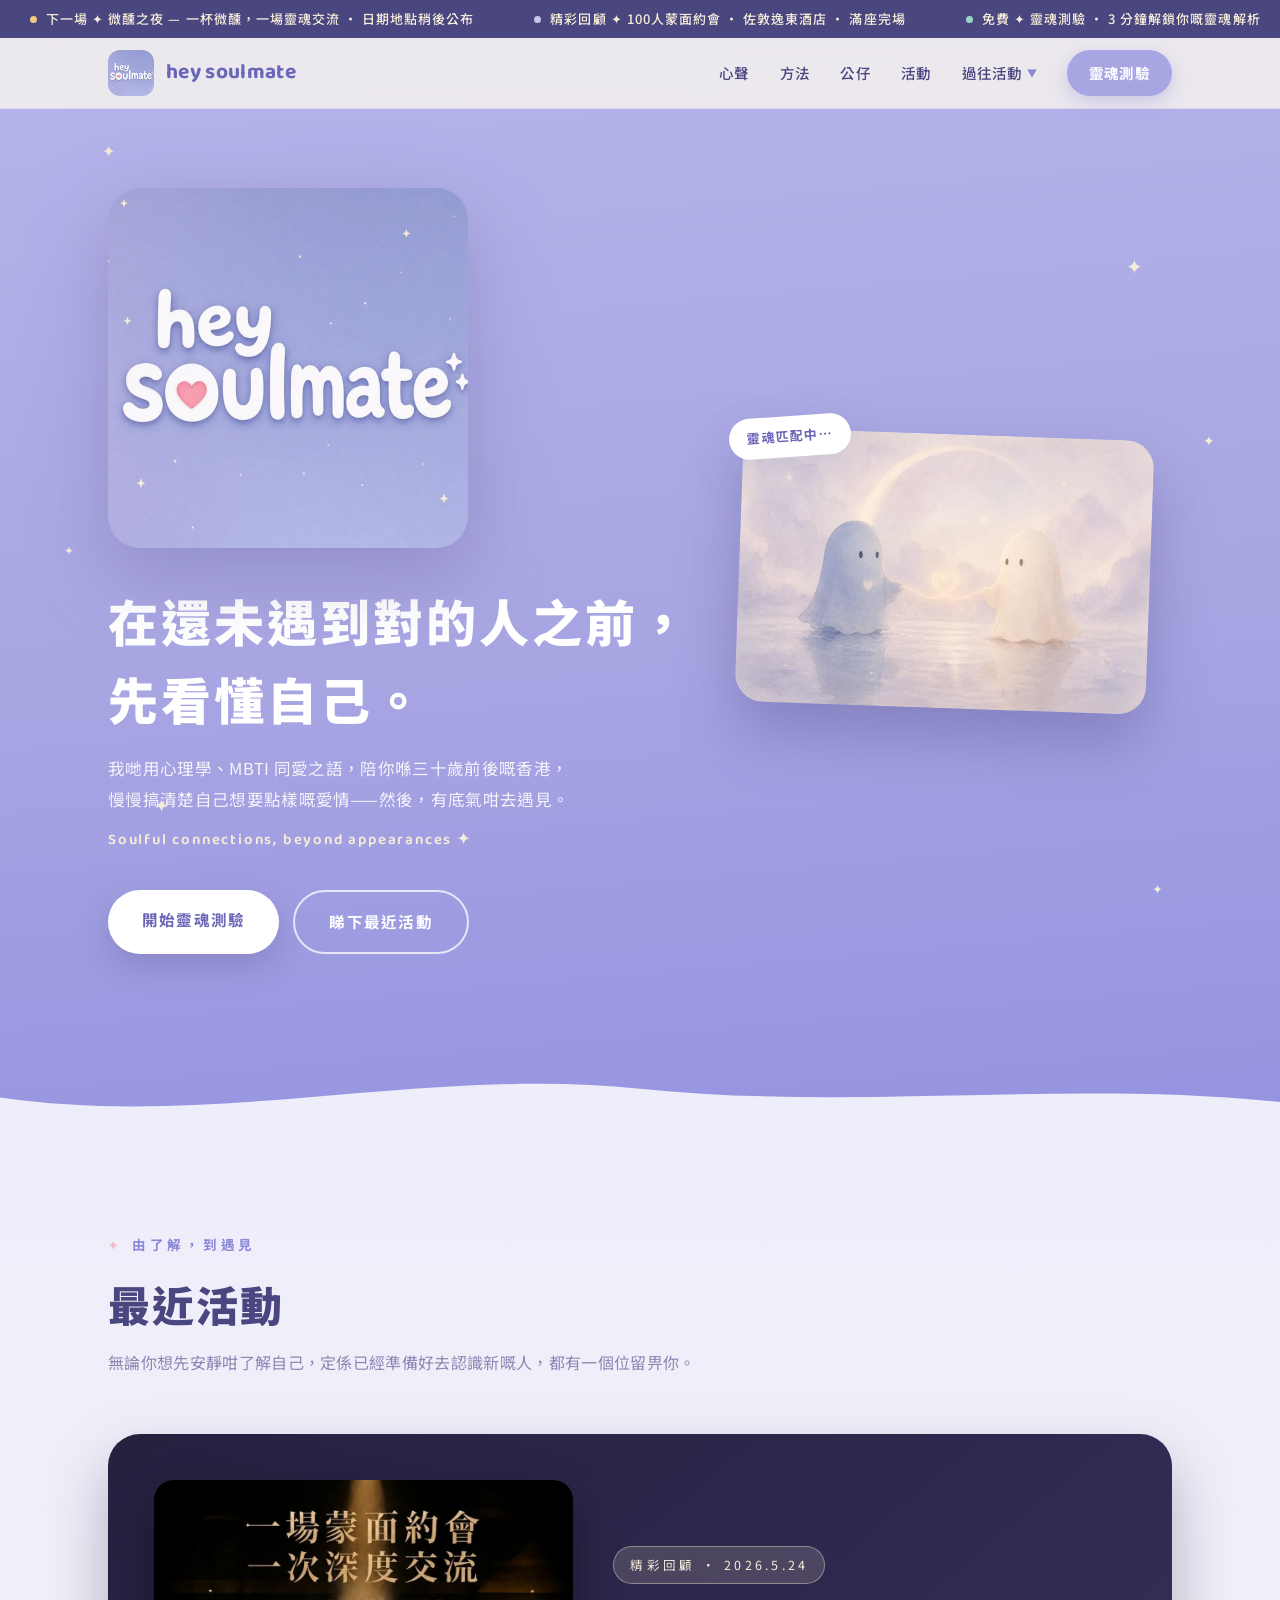
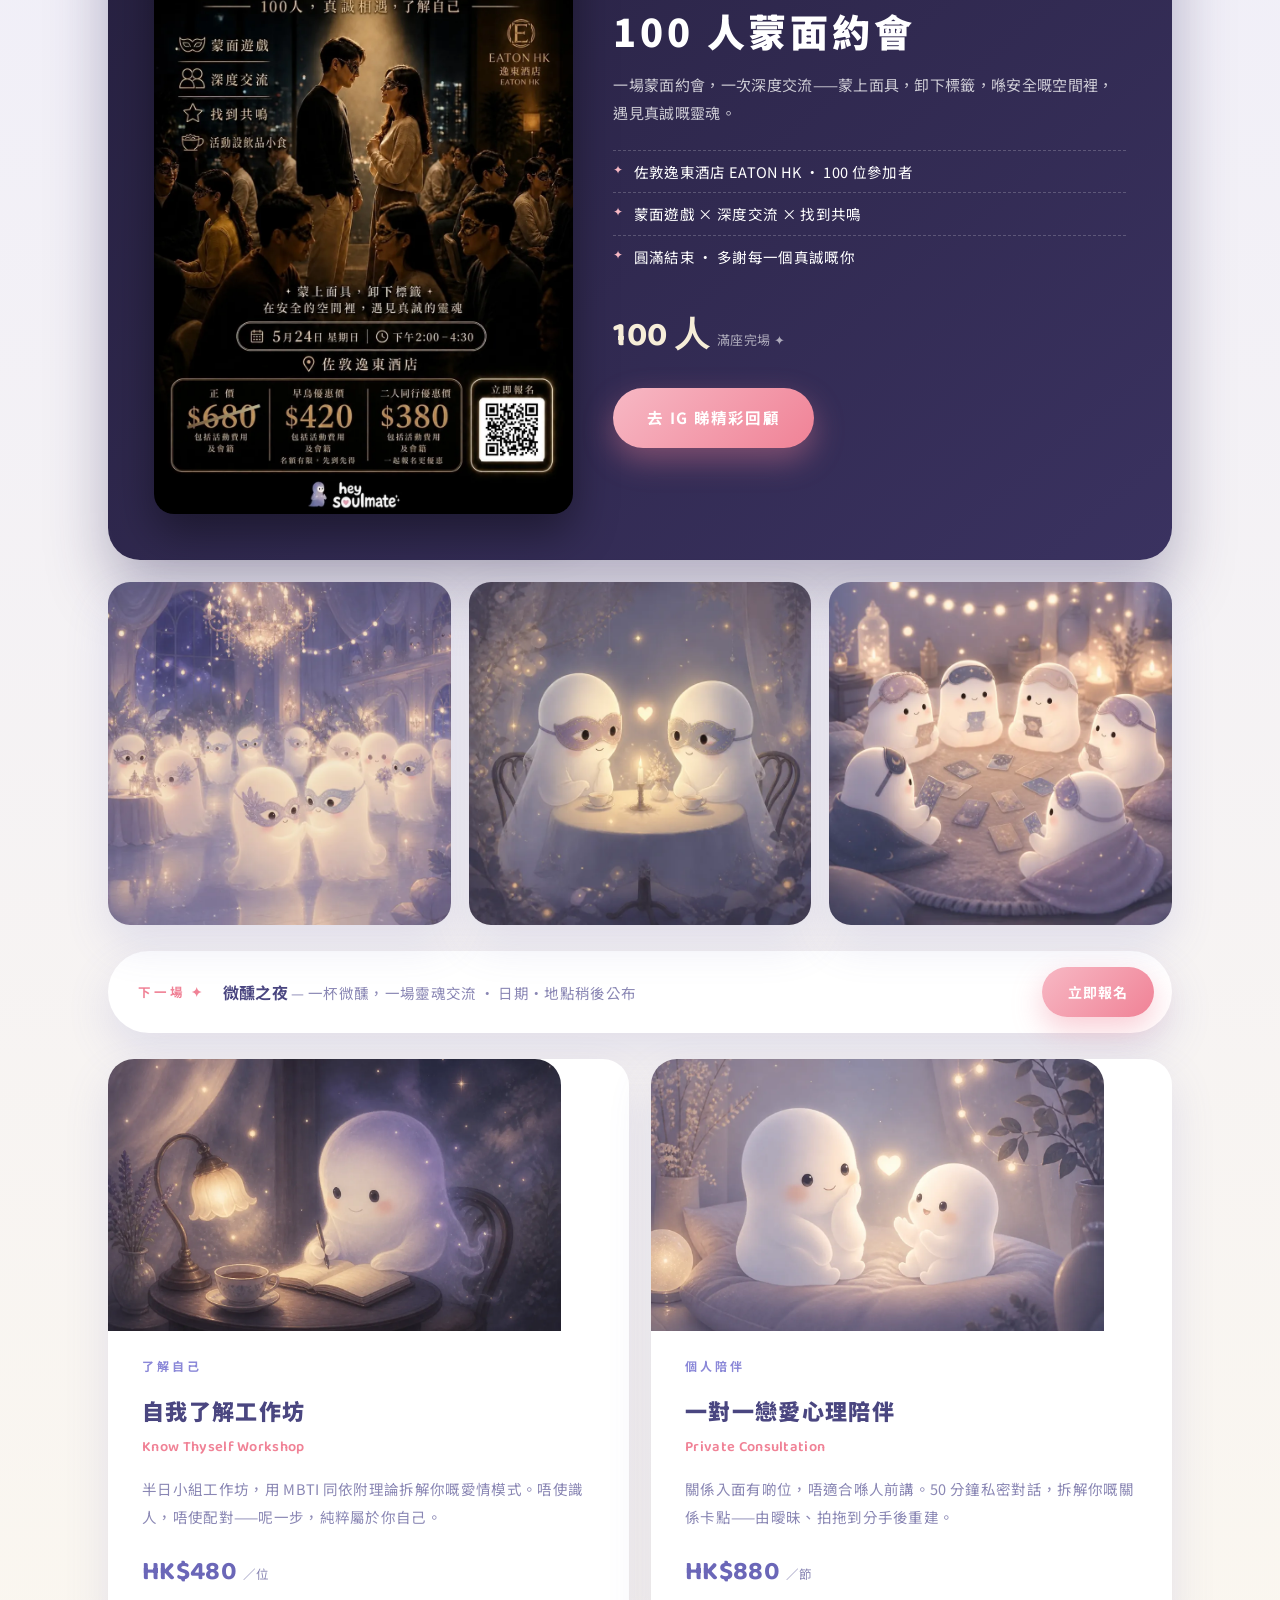
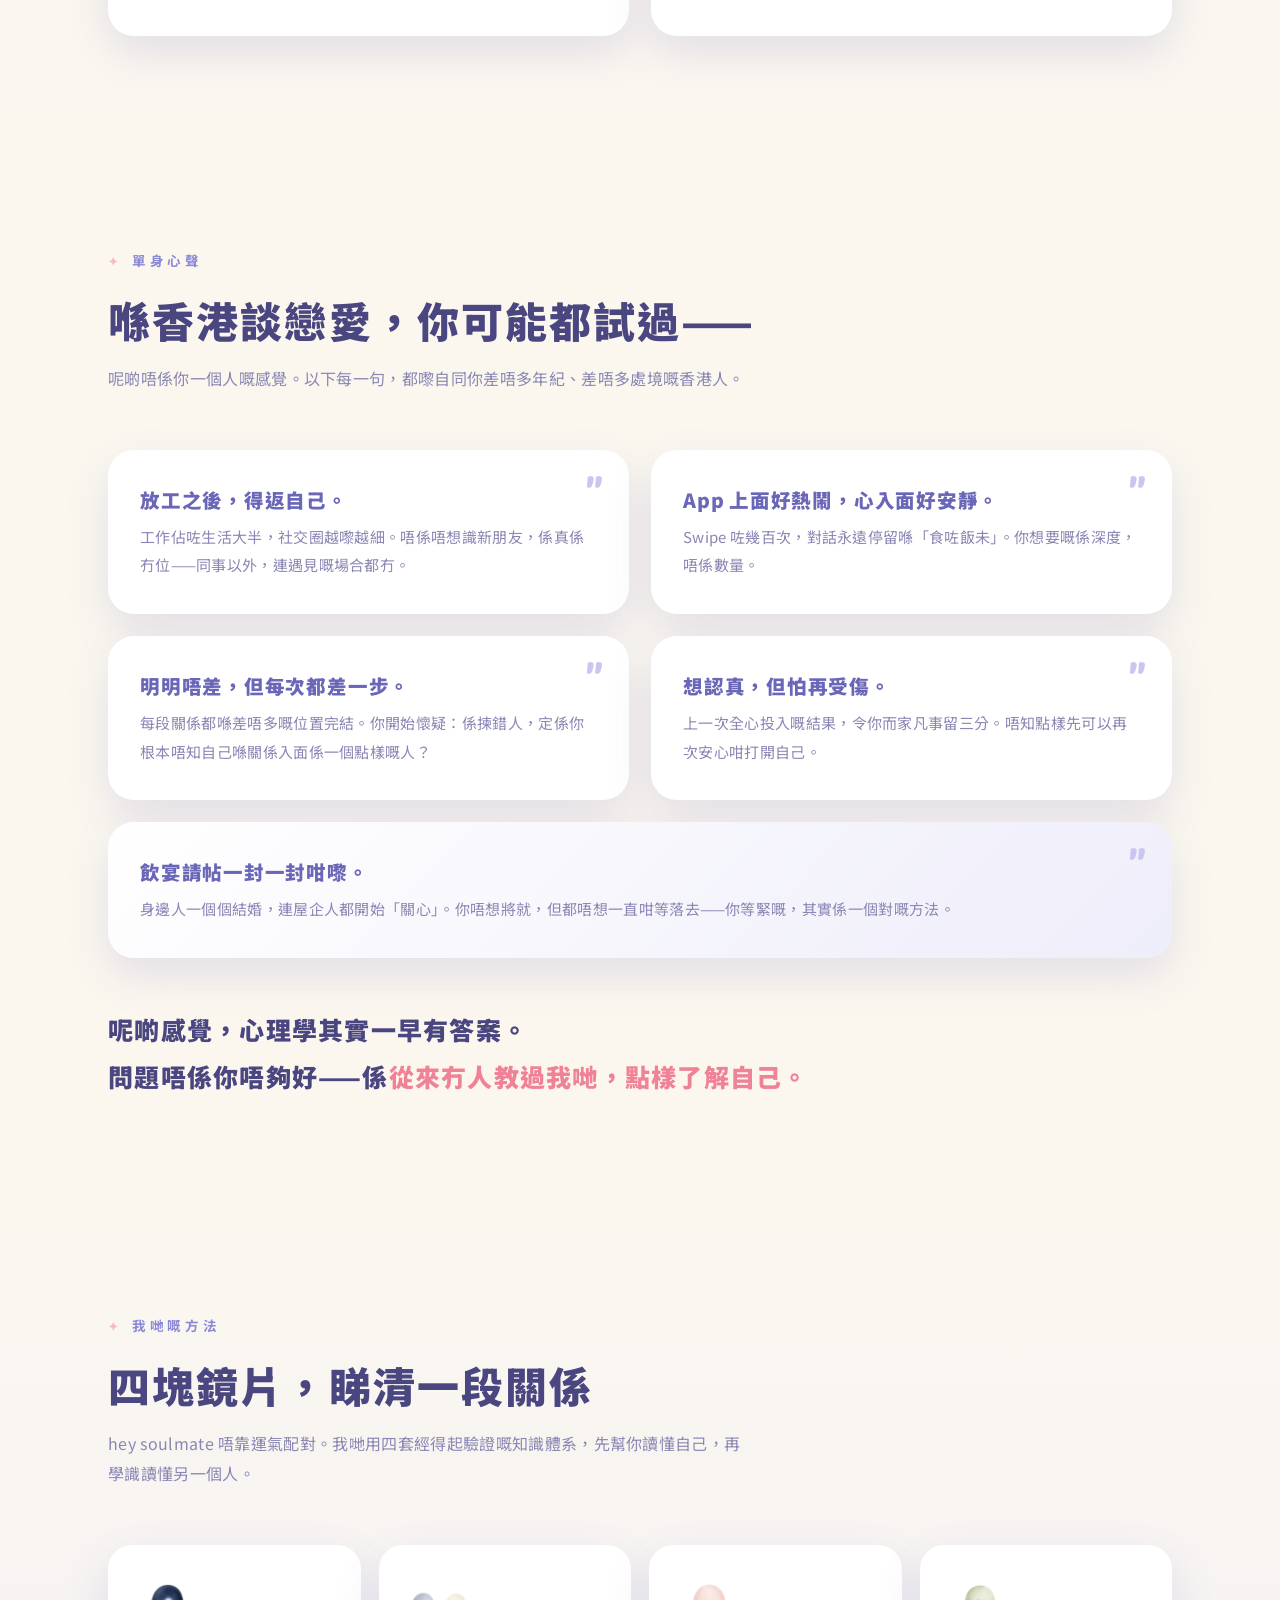
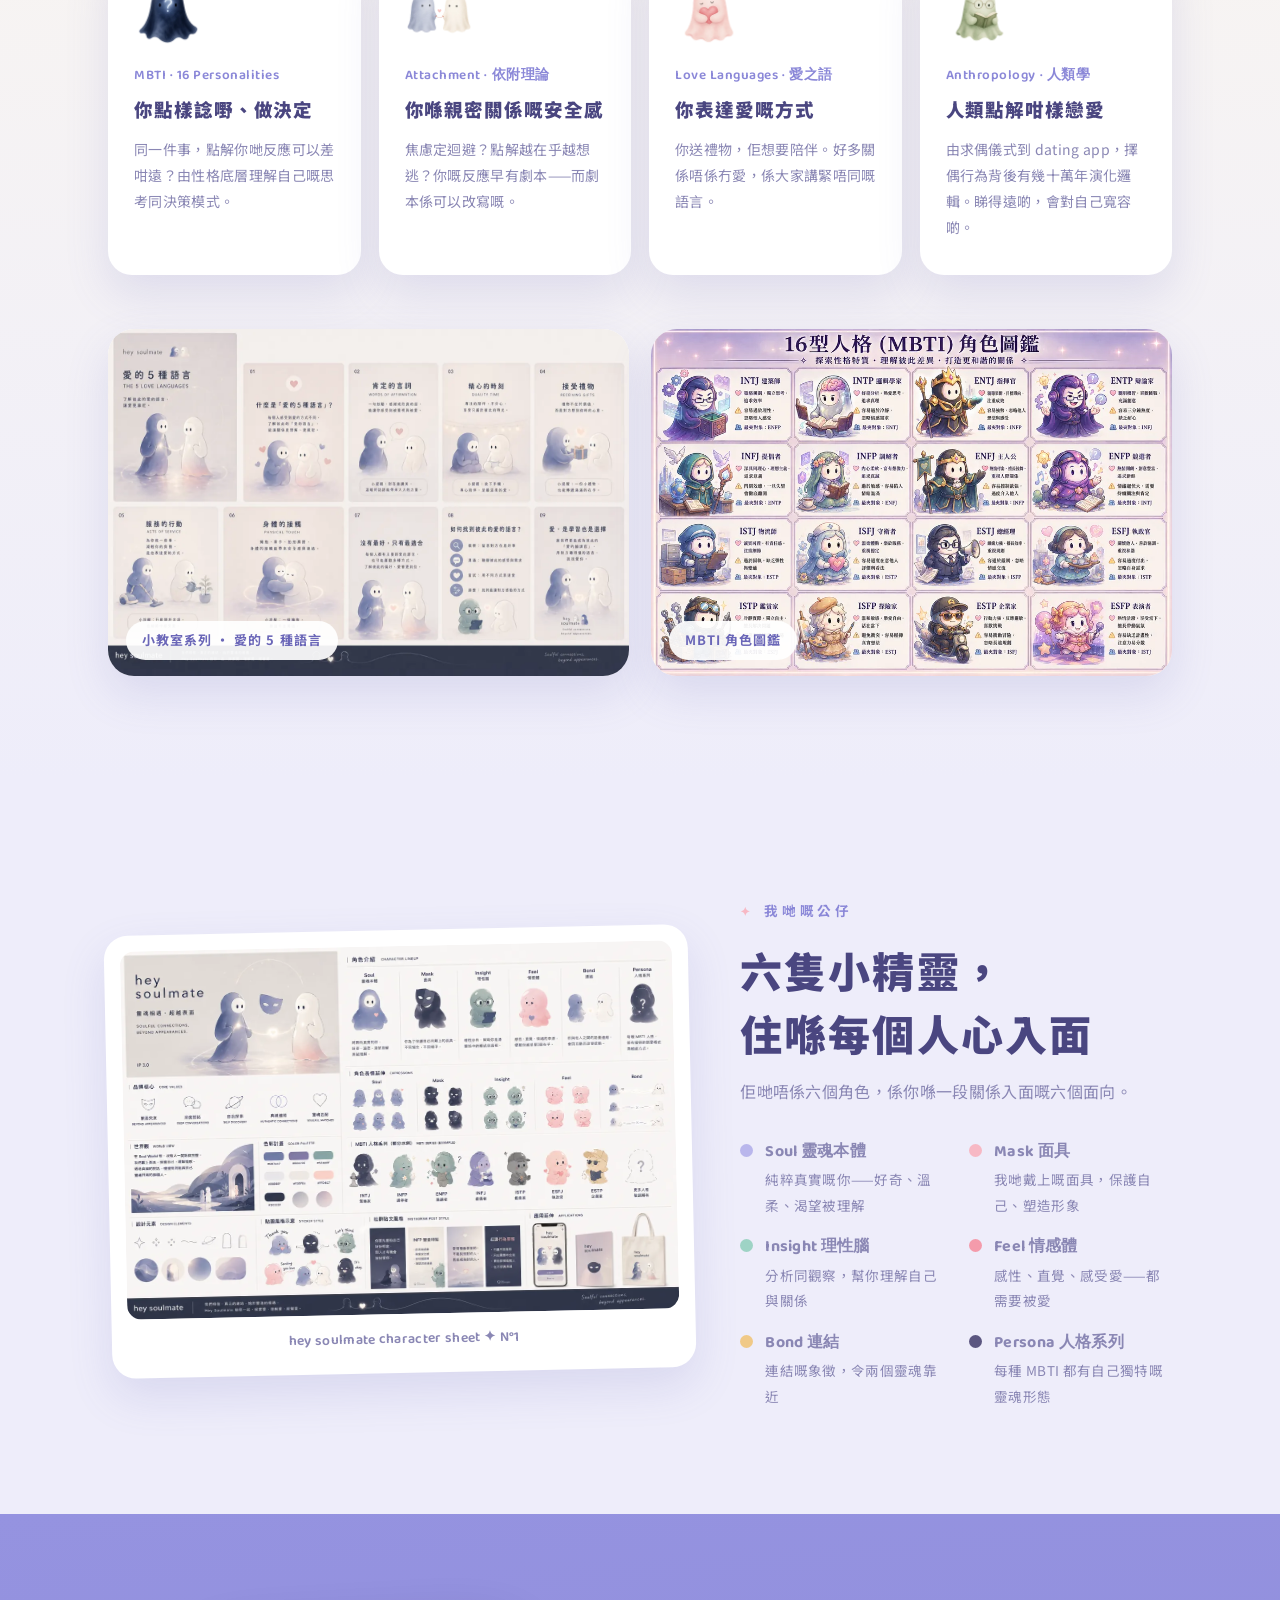
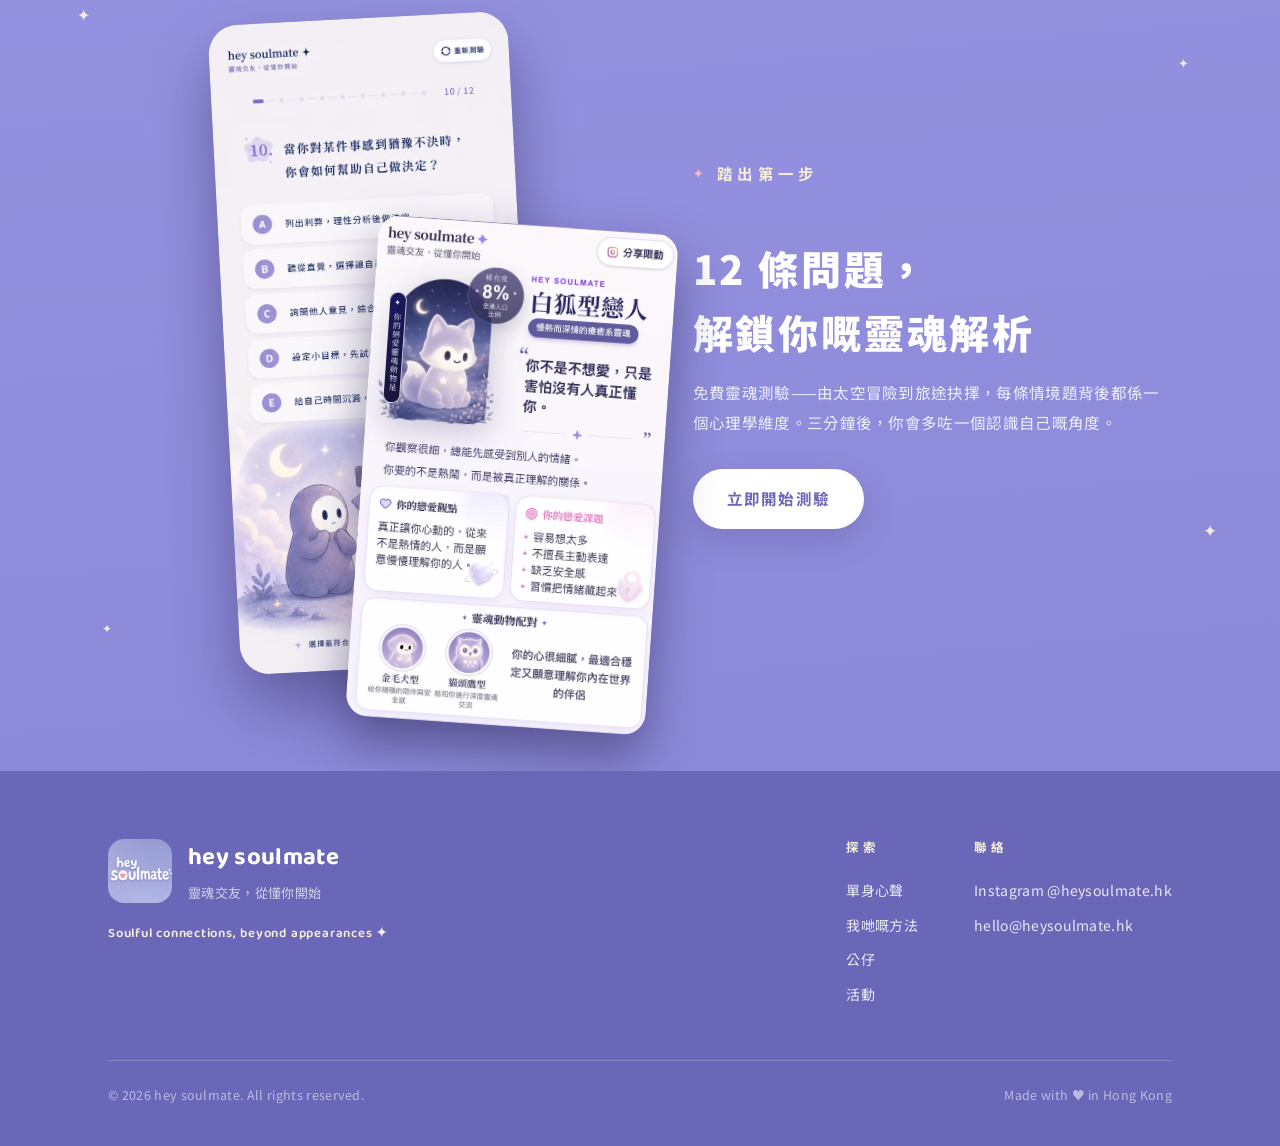
==== commit 16e3d898: "修正最近活動 poster 出現紫色相框：object-fit:contain 改用自然比例 .event-hero img 之前用 object-fit:contain + max-height:6" ====
--- a/index.html
+++ b/index.html
@@ -148,7 +148,7 @@
 /* ---------- 體驗 ---------- */
 .sec-exp{background:linear-gradient(180deg,var(--peri-pale),var(--cream))}
 .event-hero{margin-top:56px;display:grid;grid-template-columns:.9fr 1.1fr;gap:40px;align-items:center;background:linear-gradient(140deg,#26203F,#3A3260);border-radius:32px;padding:46px;color:#fff;box-shadow:0 30px 60px rgba(58,50,96,.35)}
-.event-hero img{border-radius:20px;box-shadow:0 20px 44px rgba(0,0,0,.4);width:100%;max-height:620px;object-fit:contain}
+.event-hero img{border-radius:20px;box-shadow:0 20px 44px rgba(0,0,0,.4);width:100%;display:block}
 .event-hero .tag{display:inline-block;background:rgba(246,237,216,.15);border:1px solid rgba(246,237,216,.4);color:var(--star);font-size:12.5px;letter-spacing:.26em;padding:6px 16px;border-radius:999px;margin-bottom:18px}
 .event-hero h3{font-weight:900;font-size:clamp(26px,3.4vw,38px);letter-spacing:.1em;line-height:1.5}
 .event-hero .sub{color:rgba(255,255,255,.75);font-size:15px;margin:12px 0 22px}
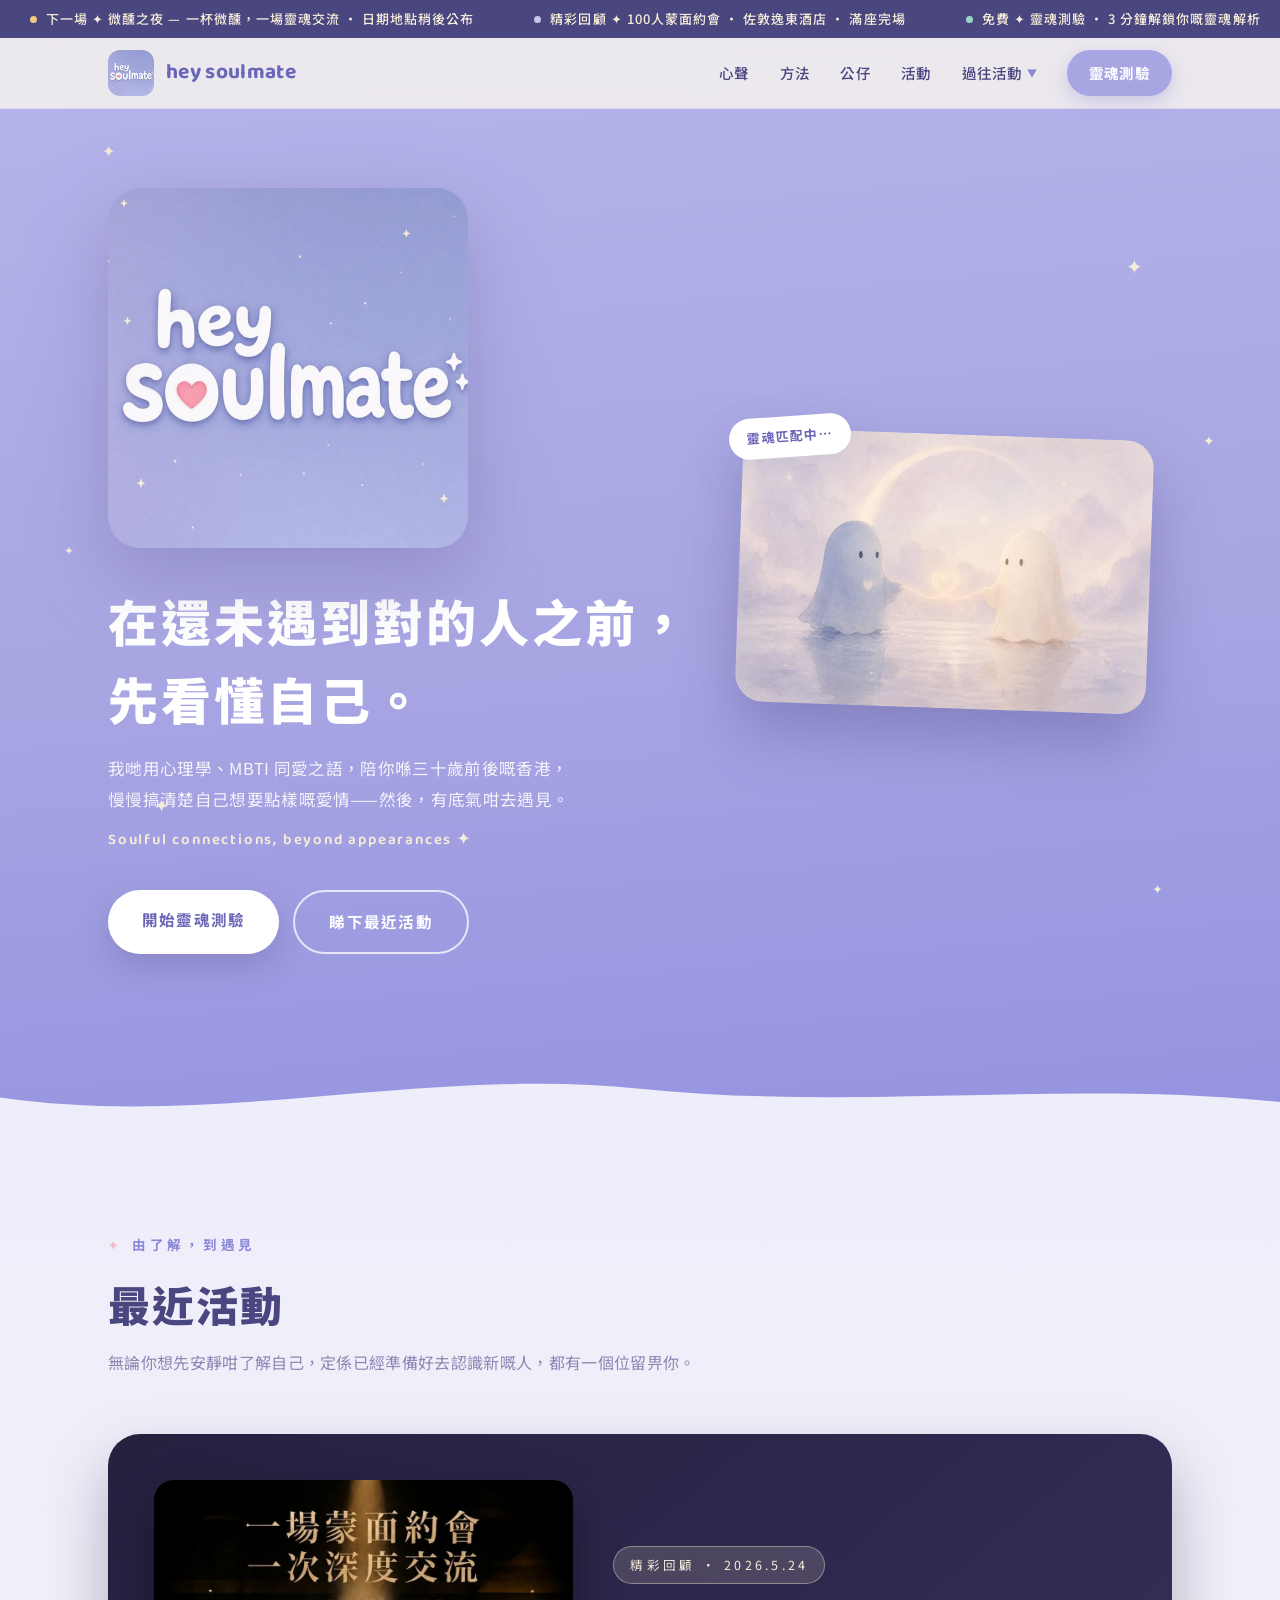
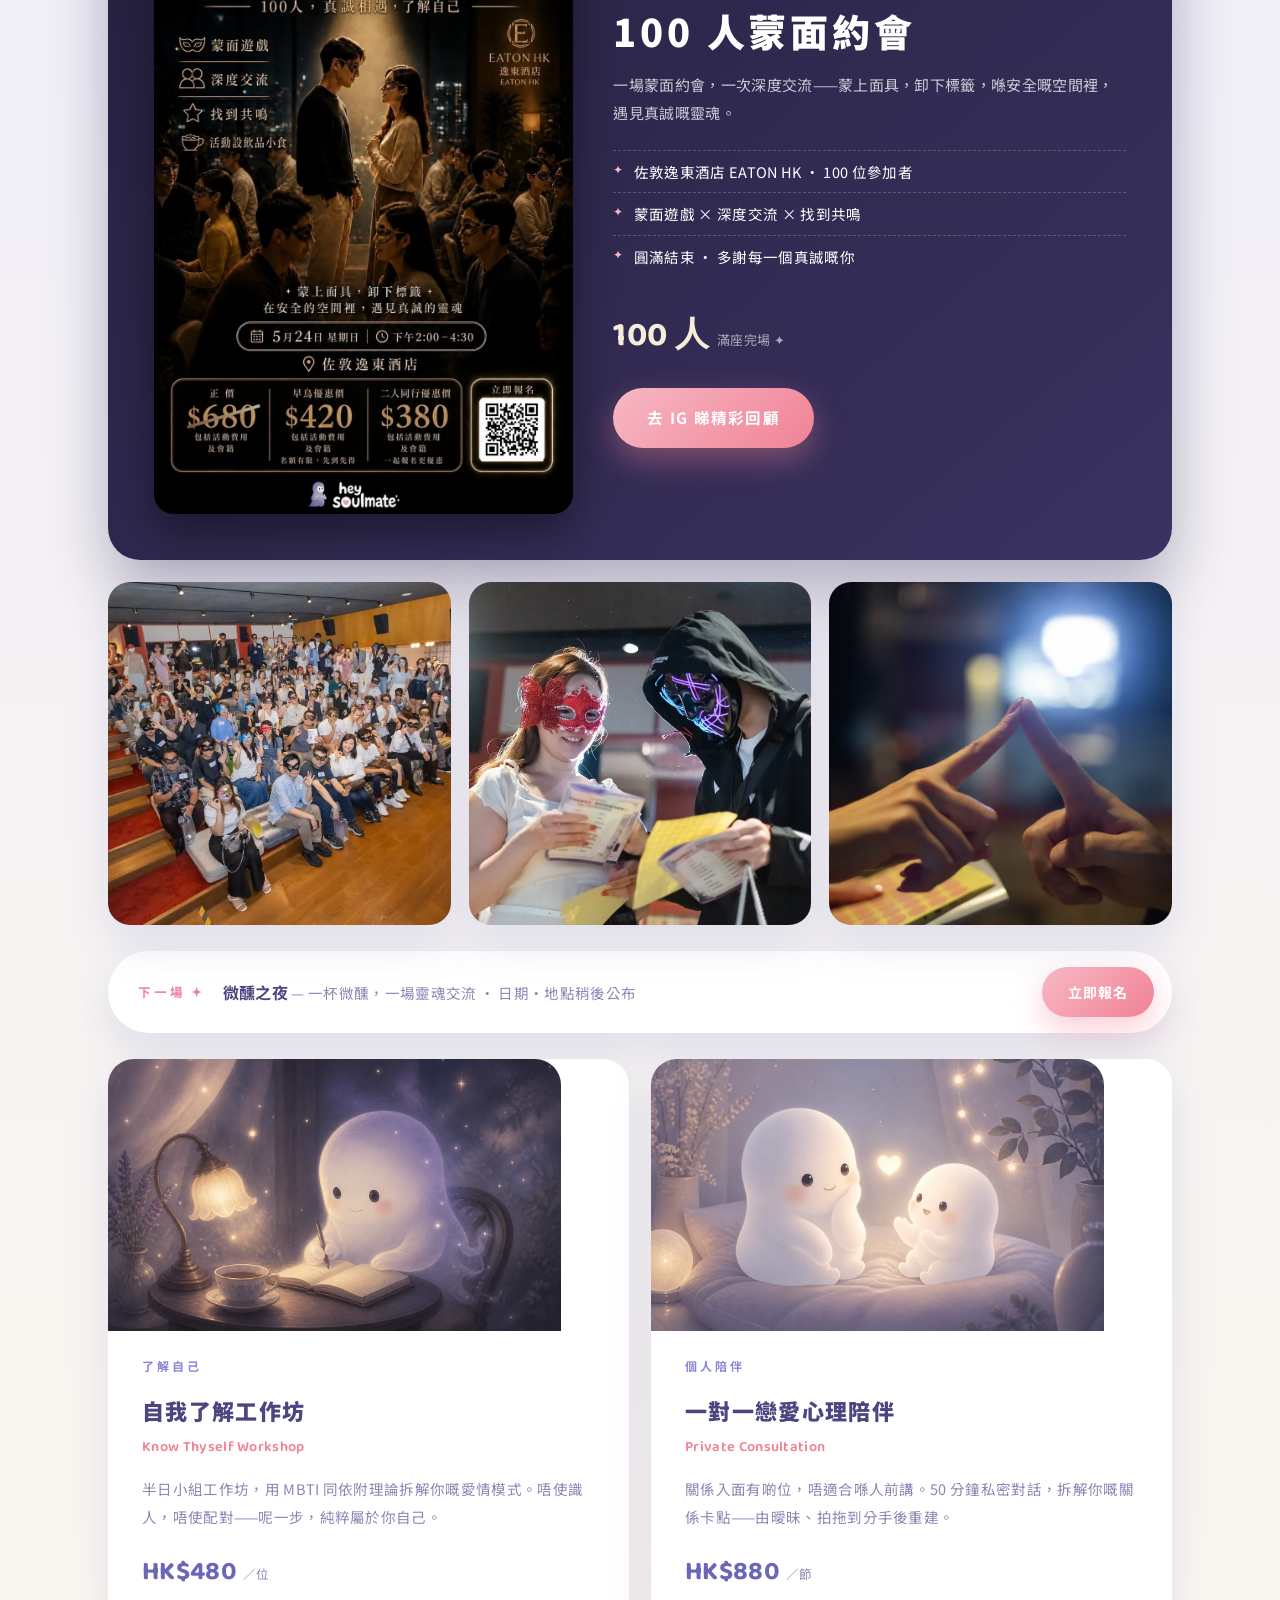
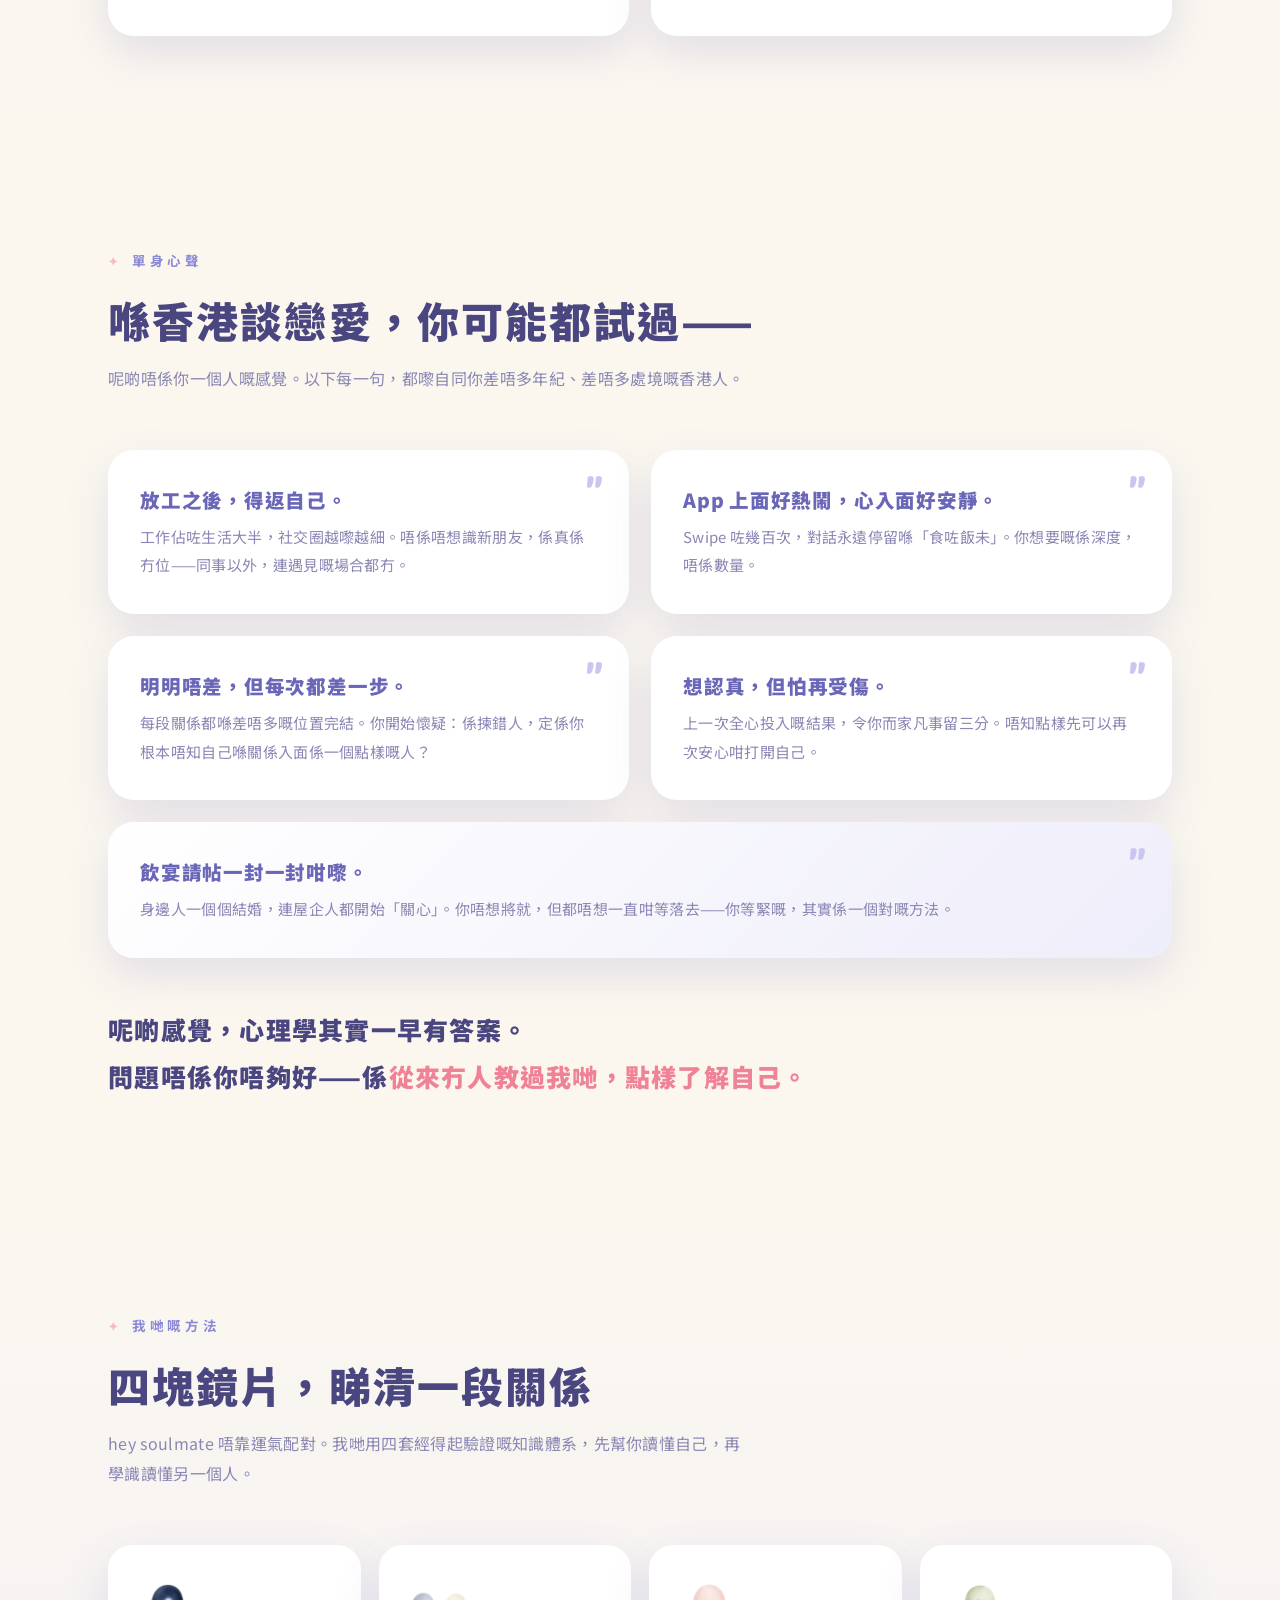
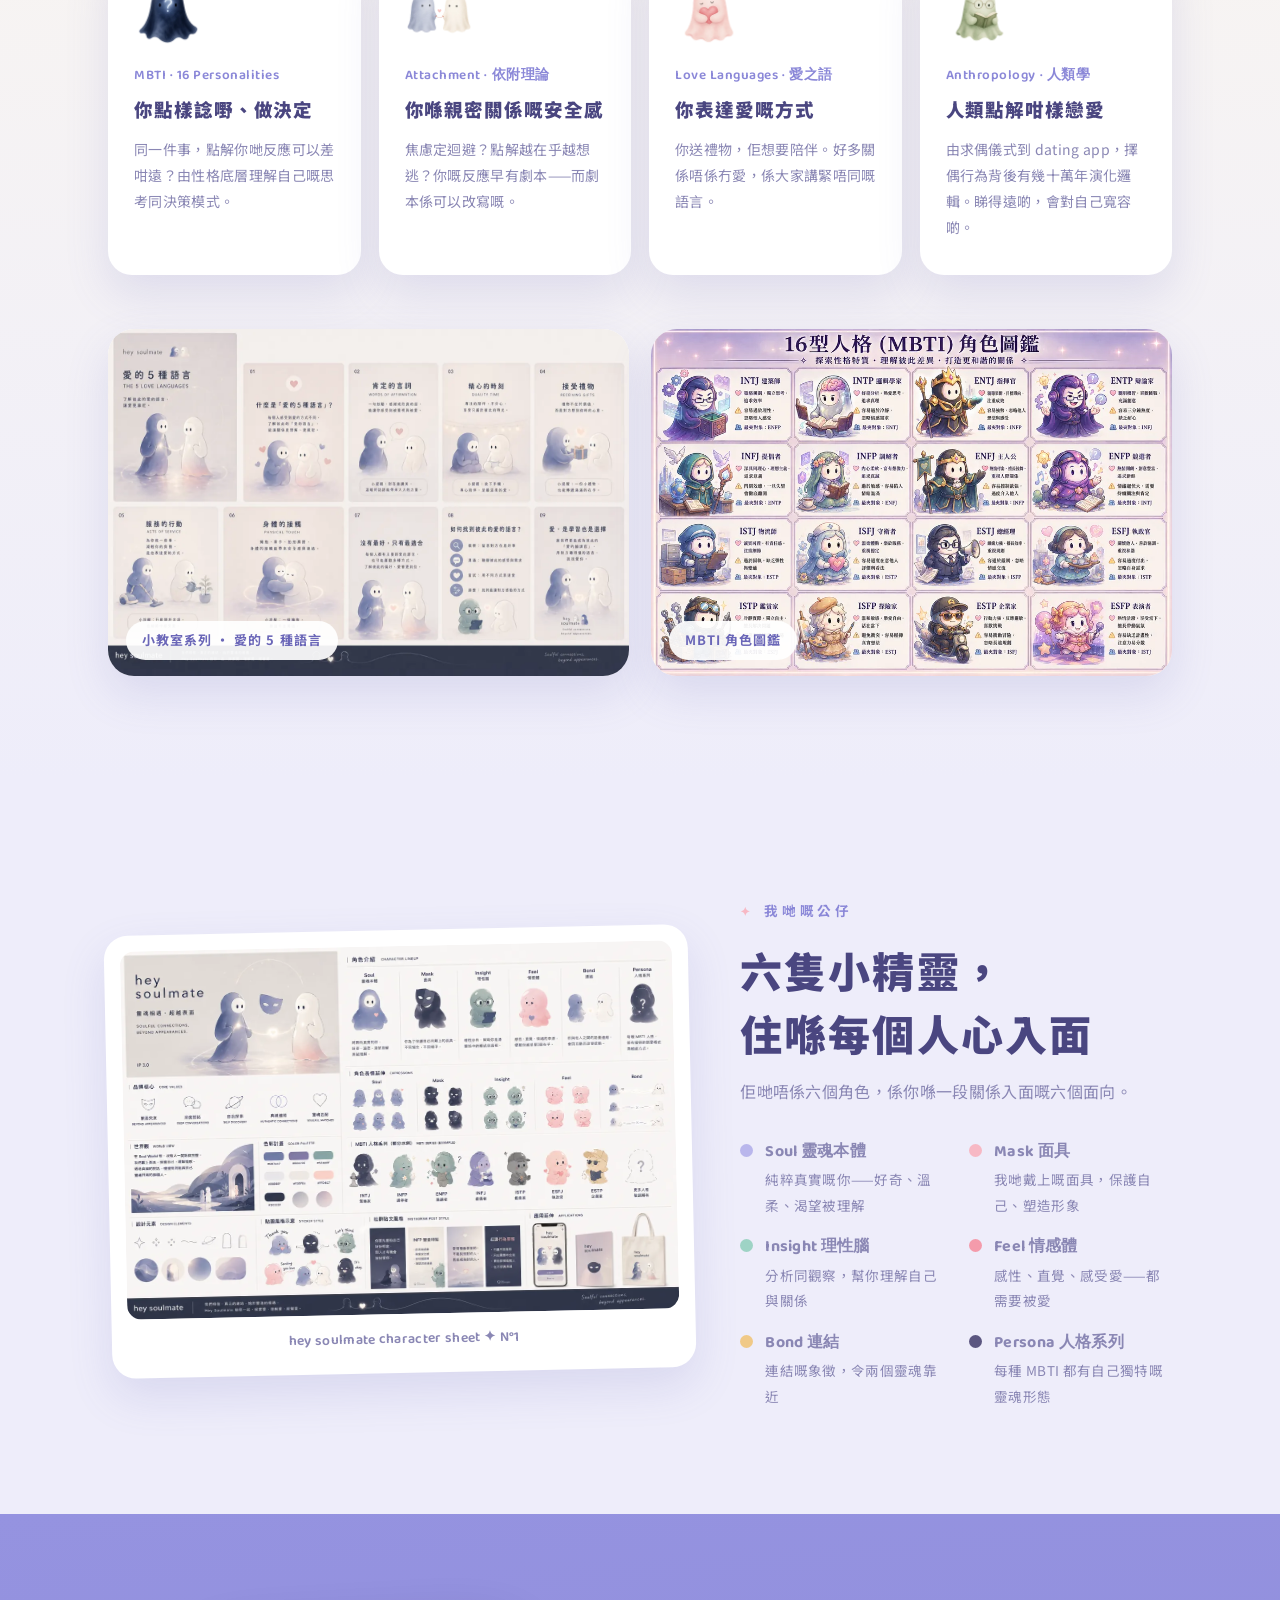
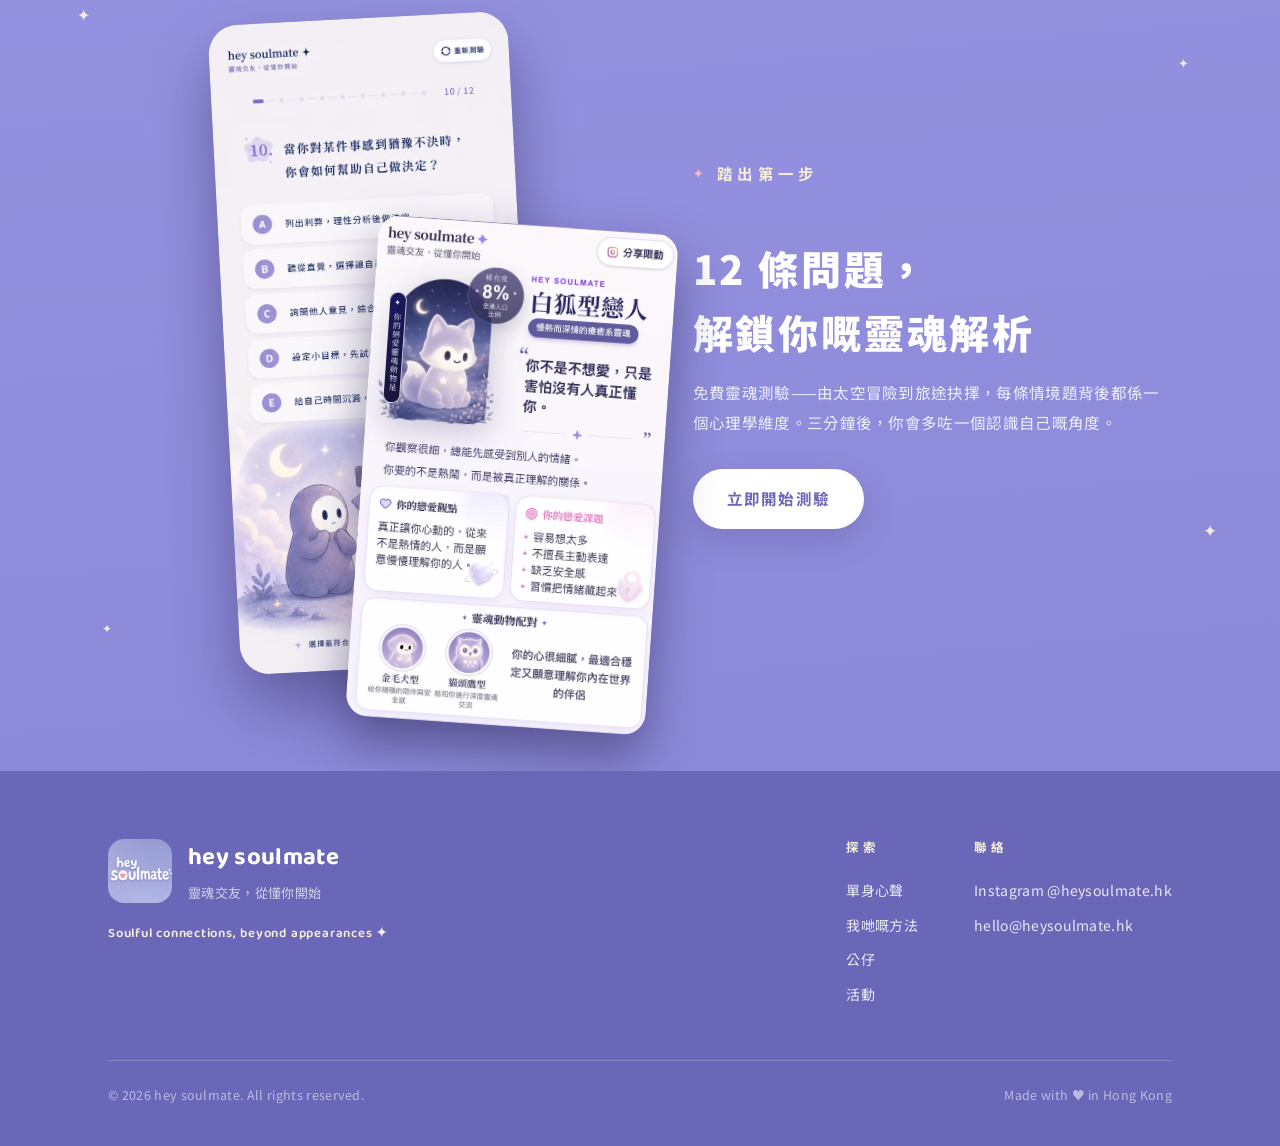
==== commit 89231b89: "用真實活動相片代替 AI 插畫做回顧 gallery - 由 Google Drive 攞到 100人蒙面約會嘅真實現場相（13張原圖，仍喺 assets/ 但已 gitignore，唔入 repo）" ====
--- a/index.html
+++ b/index.html
@@ -292,9 +292,9 @@
     </div>
 
     <div class="recap-grid">
-      <img src="assets/recap-1.webp" alt="回顧：蒙面小精靈喺酒店宴會廳開心咁交流" loading="lazy" decoding="async">
-      <img src="assets/recap-2.webp" alt="回顧：兩隻蒙面小精靈喺燭光下深度對話" loading="lazy" decoding="async">
-      <img src="assets/recap-3.webp" alt="回顧：一班蒙面小精靈圍埋玩對話卡遊戲" loading="lazy" decoding="async">
+      <img src="assets/photo-group.webp" alt="100 人蒙面約會現場大合照，佐敦逸東酒店" loading="lazy" decoding="async">
+      <img src="assets/photo-mask1.webp" alt="蒙面約會參加者，發光面具對話一刻" loading="lazy" decoding="async">
+      <img src="assets/photo-hands.webp" alt="兩位參加者手指相觸，砌成心形" loading="lazy" decoding="async">
     </div>
 
     <div class="next-event">
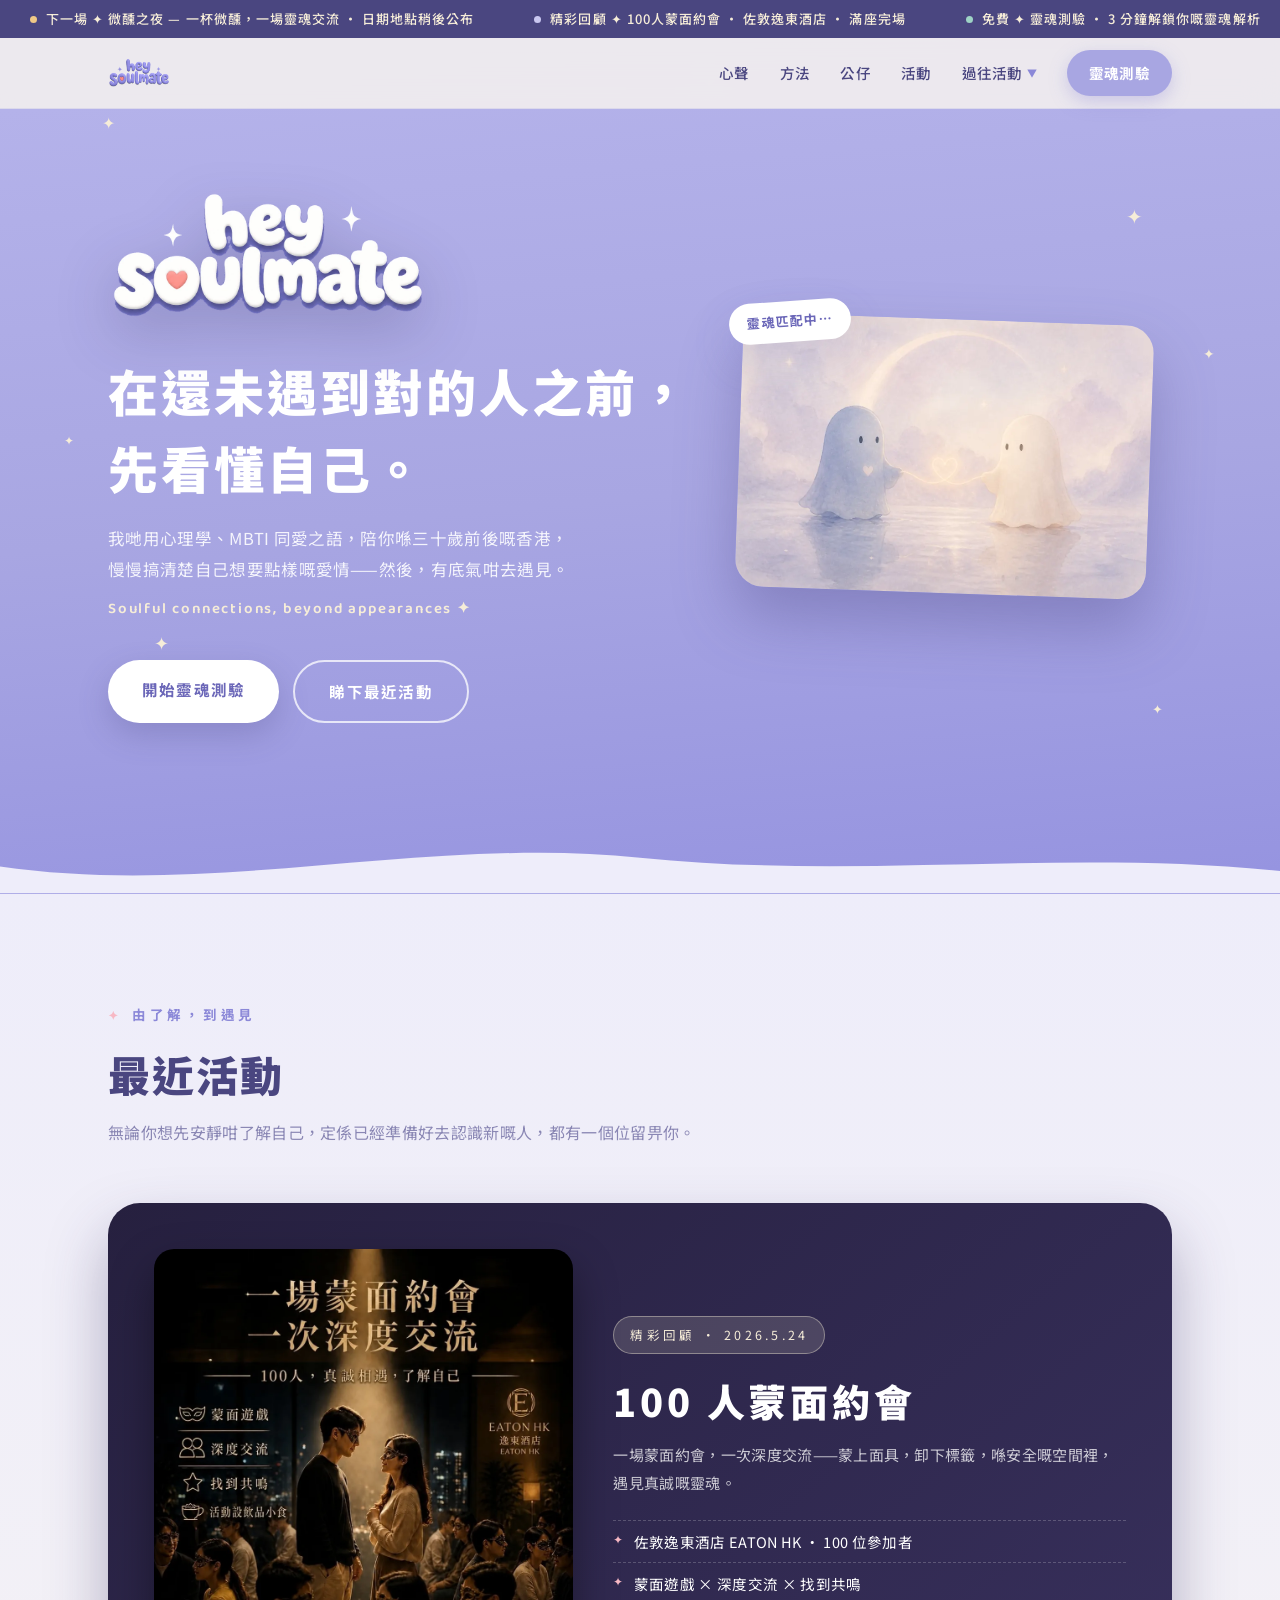
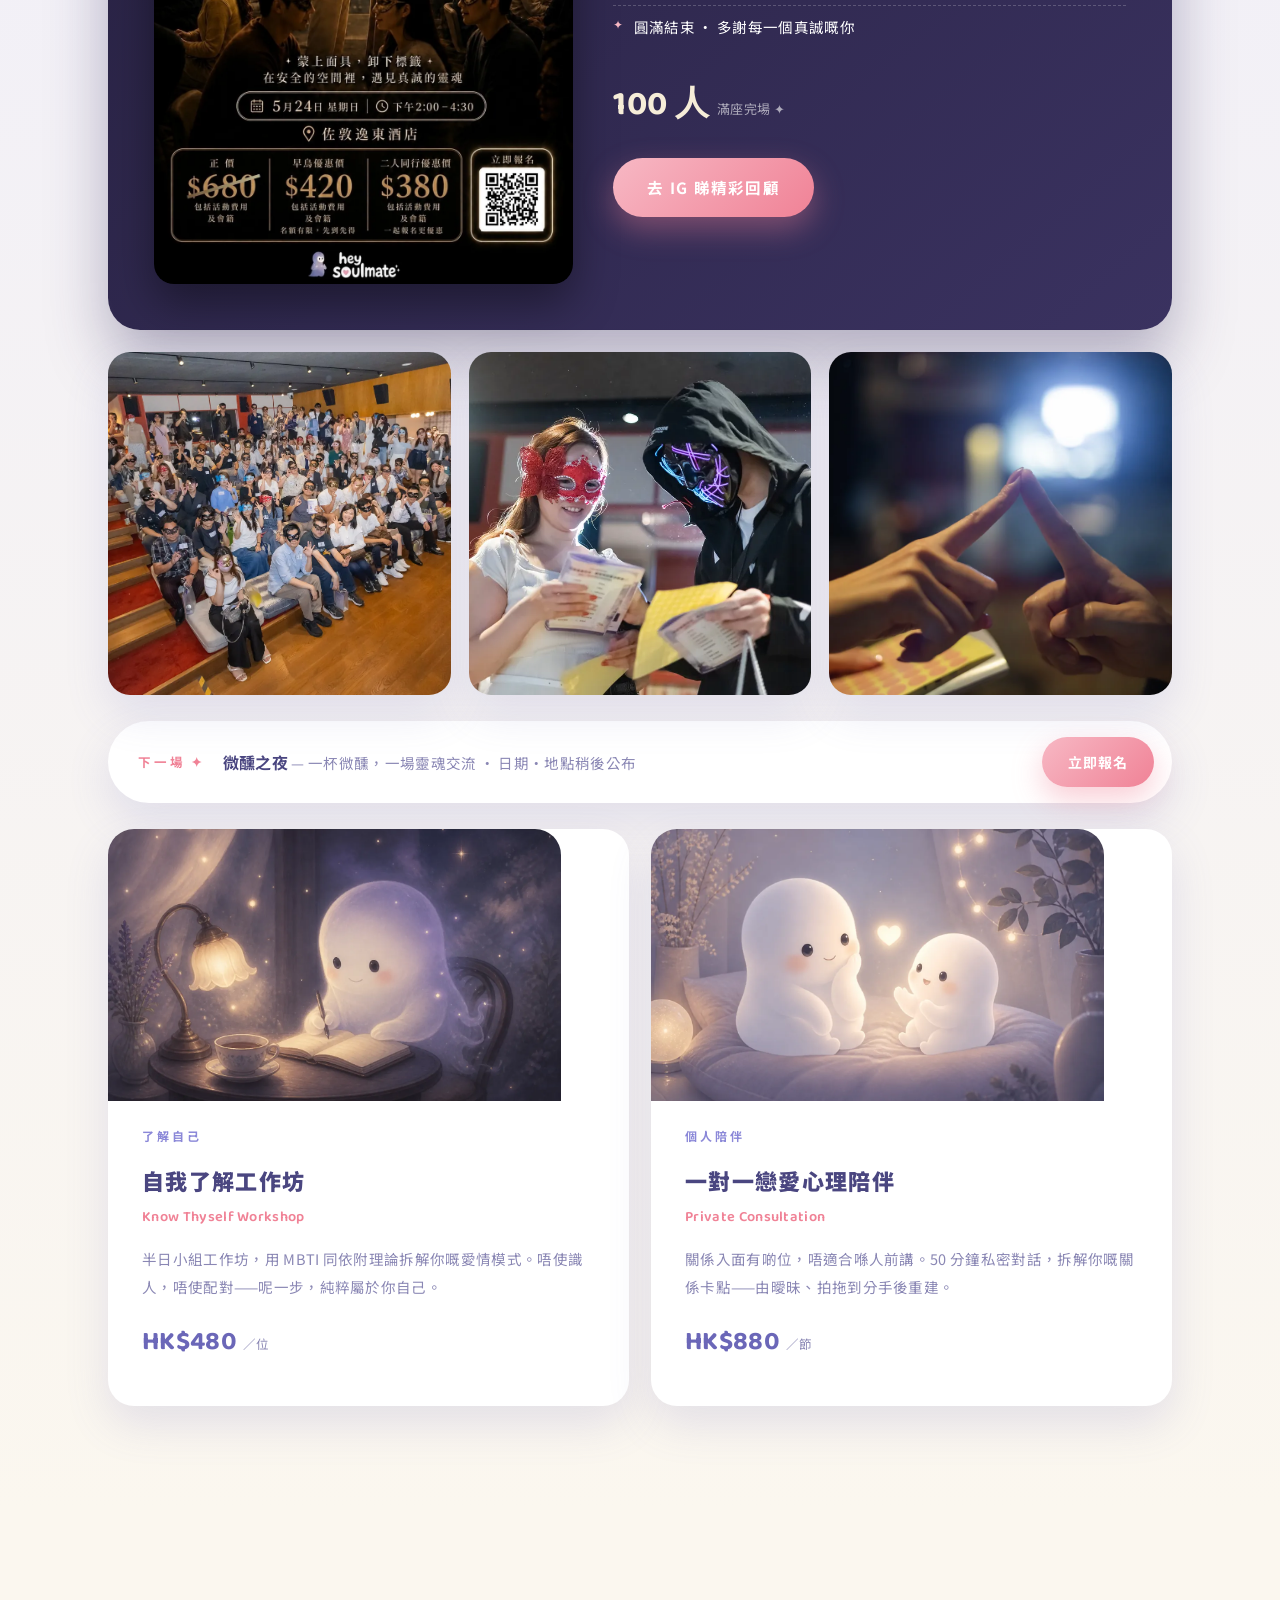
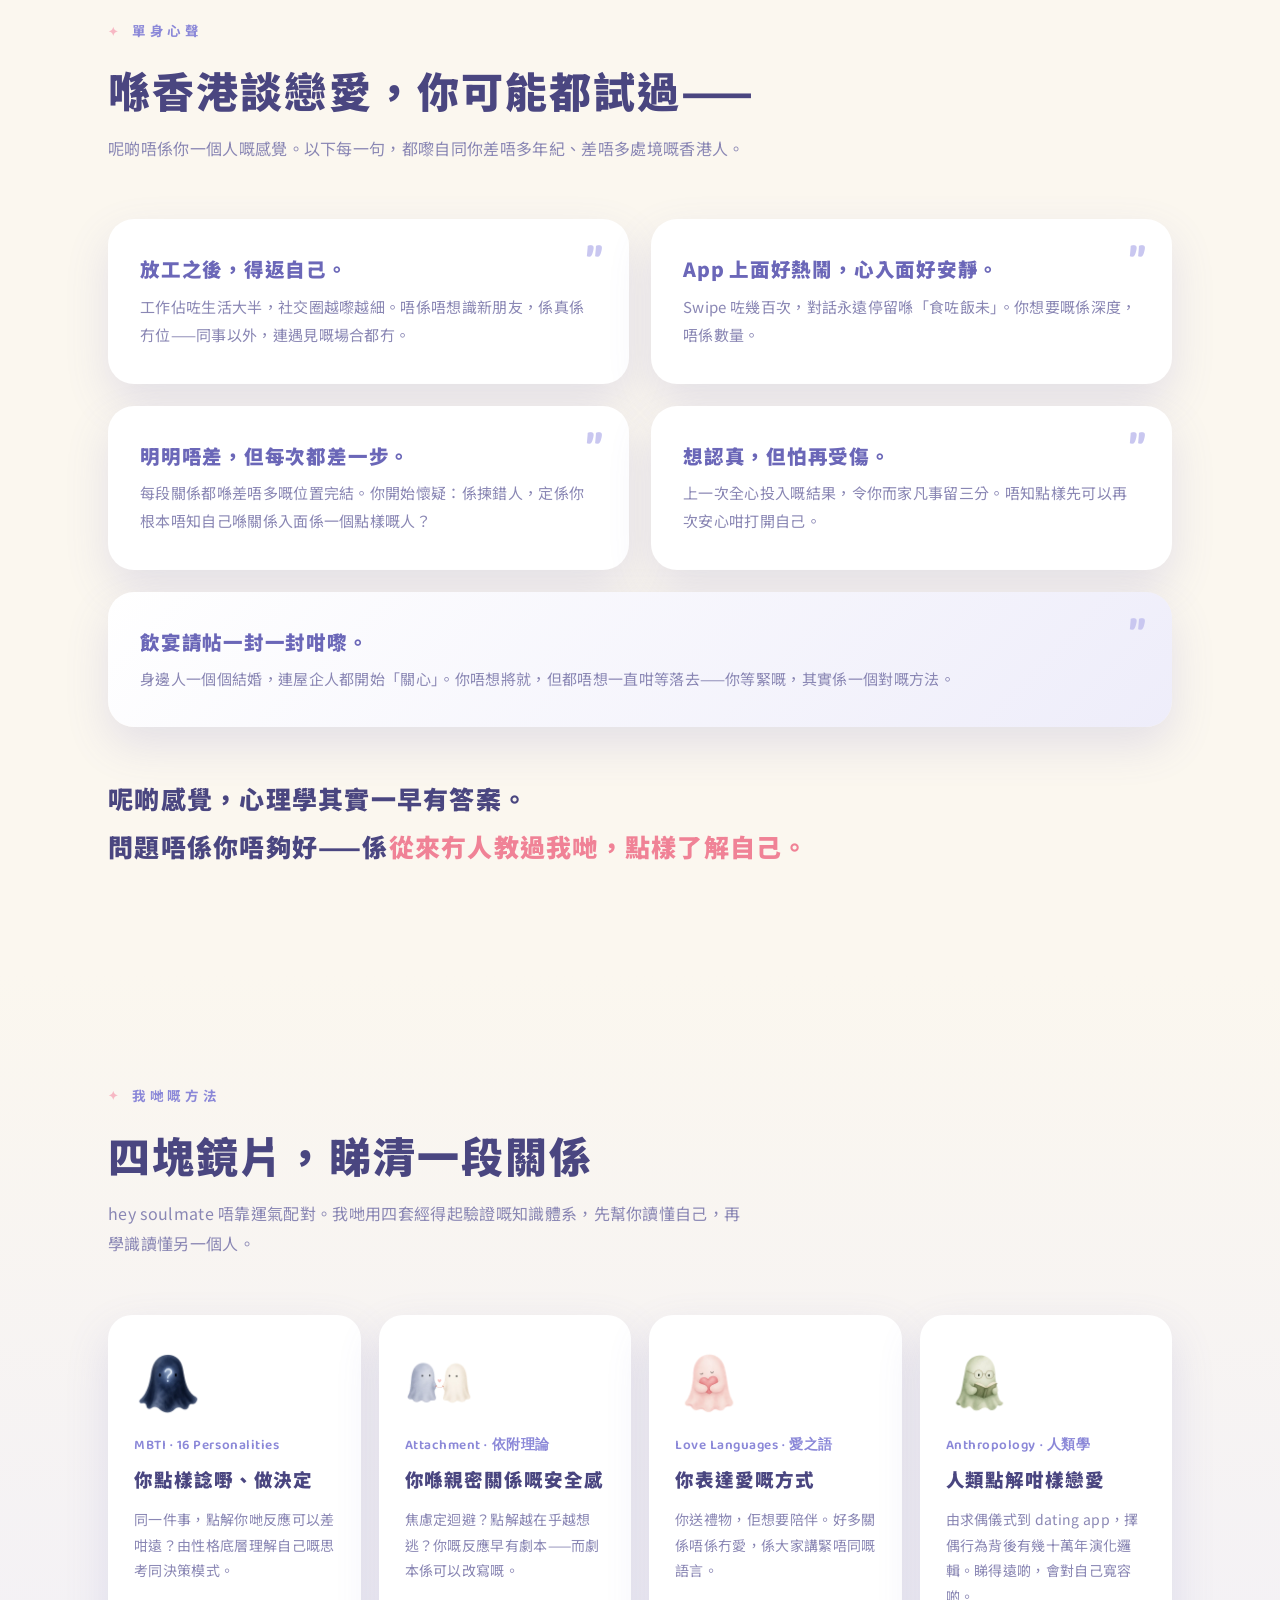
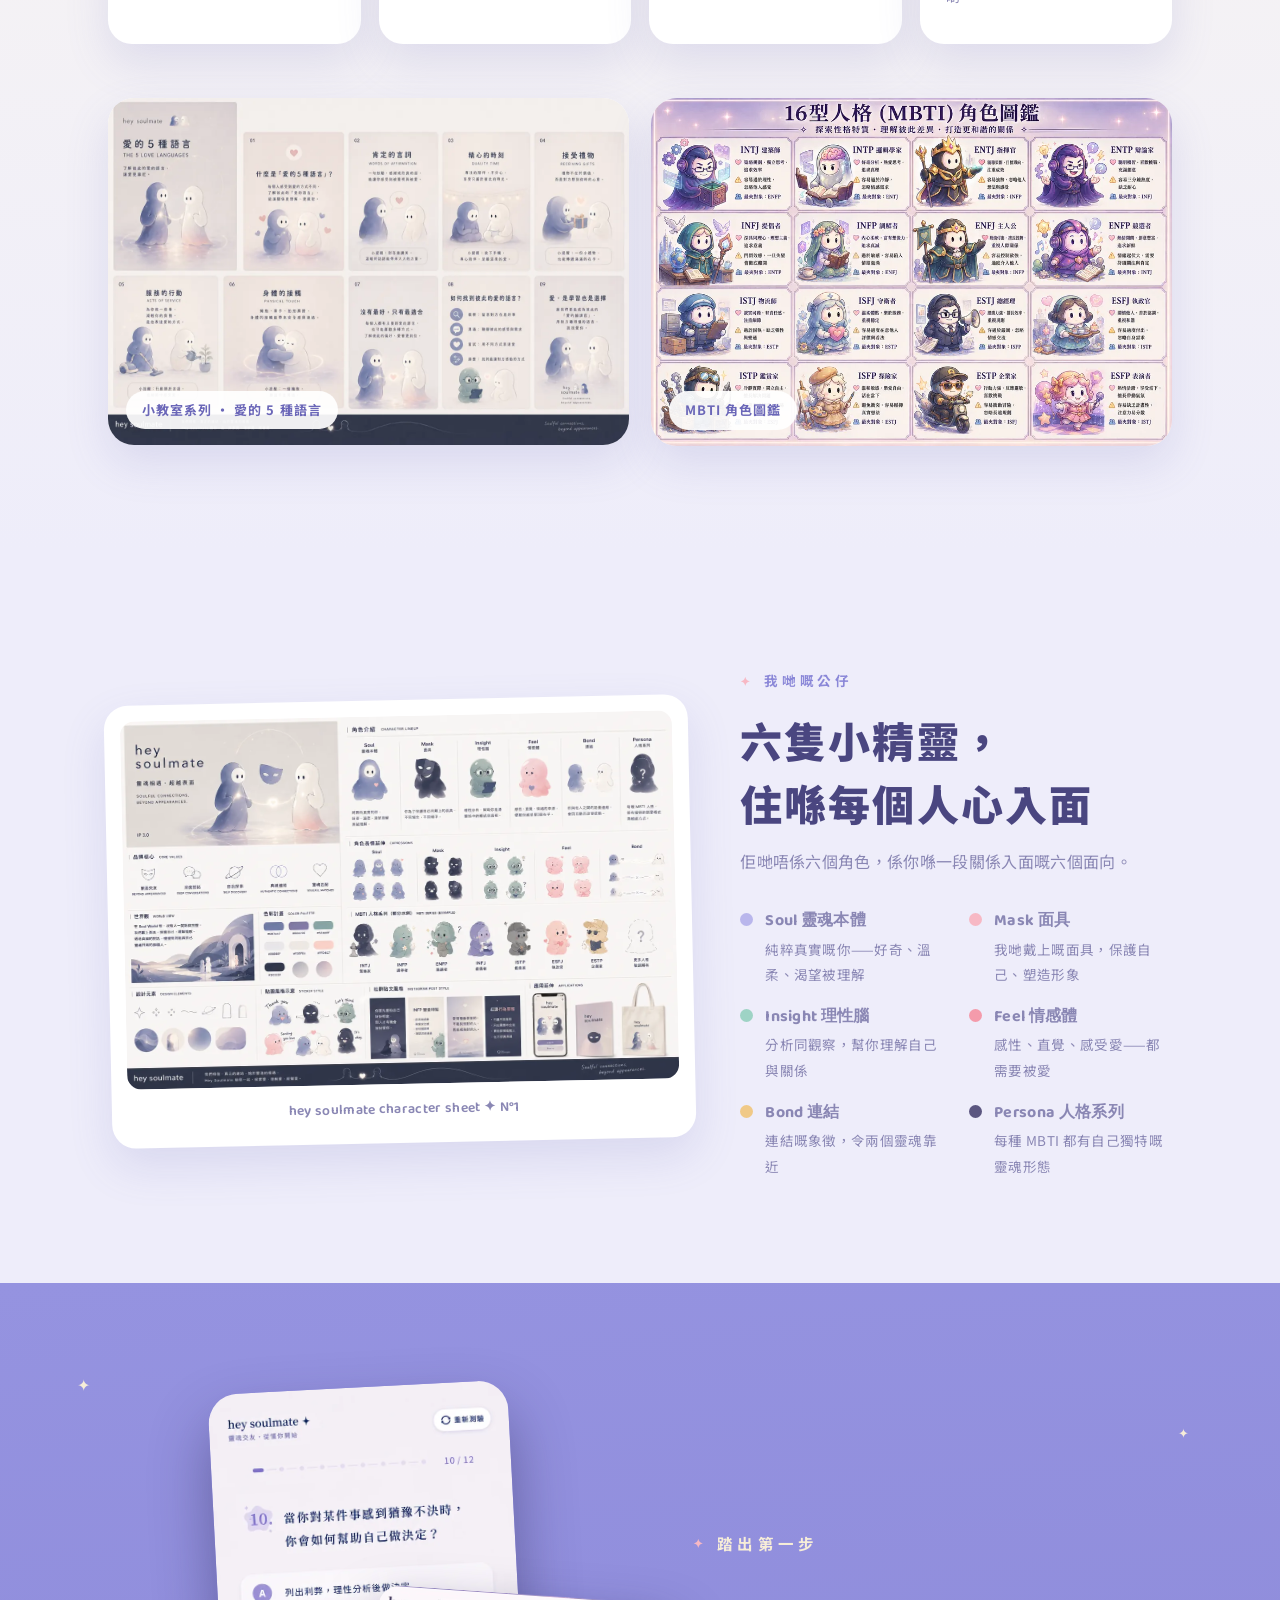
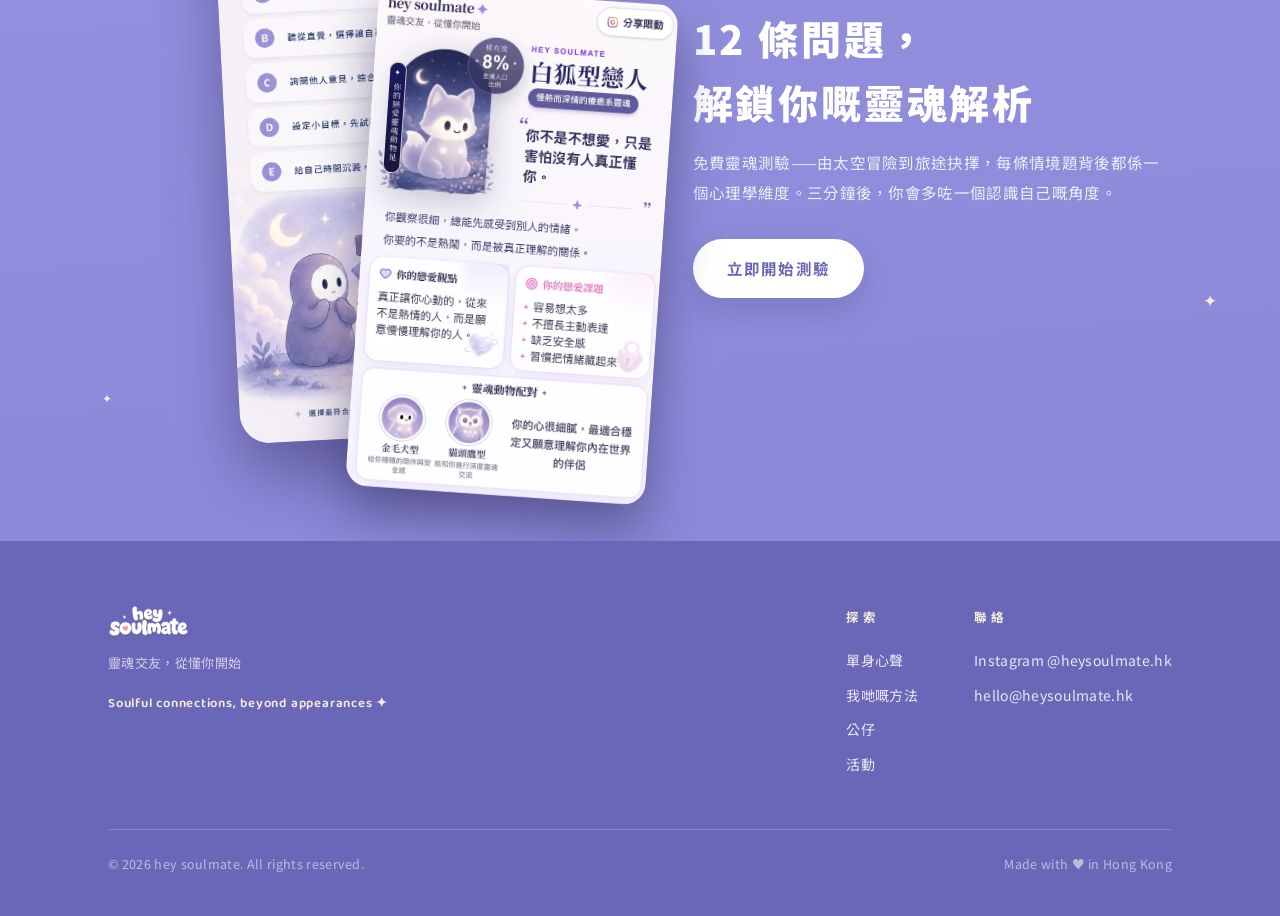
==== commit 747dcd33: "生成獨立品牌 wordmark logo，取代 app-icon 風格嘅方形 badge - 用 gpt-image-2 生成兩個透明背景版本：粉紫字（淺色底用）＋白字（深色底用） - Nav / H" ====
--- a/index.html
+++ b/index.html
@@ -57,9 +57,8 @@
 /* ---------- Nav ---------- */
 nav{position:fixed;top:38px;left:0;right:0;z-index:50;backdrop-filter:blur(16px);-webkit-backdrop-filter:blur(16px);background:rgba(251,247,239,.8);border-bottom:1px solid rgba(168,166,226,.25)}
 .nav-inner{max-width:1120px;margin:0 auto;padding:12px 28px;display:flex;align-items:center;justify-content:space-between}
-.nav-logo img{height:46px;width:46px;border-radius:12px}
+.nav-logo img{height:30px;width:auto}
 .nav-logo{display:flex;align-items:center;gap:12px}
-.nav-logo .name{font-family:var(--latin);font-weight:700;font-size:21px;color:var(--peri-dark)}
 .nav-links{display:flex;gap:30px;align-items:center;font-size:14.5px;font-weight:500;color:var(--ink)}
 .nav-links a:hover{color:var(--peri-deep)}
 .nav-cta{background:var(--peri);color:#fff!important;padding:9px 22px;border-radius:999px;font-weight:700;box-shadow:0 6px 18px rgba(139,136,216,.35);transition:transform .25s,background .25s}
@@ -81,7 +80,7 @@
 /* ---------- Hero ---------- */
 header.hero{position:relative;overflow:hidden;color:#fff;background:linear-gradient(175deg,#B7B5EC 0%,#A8A6E2 55%,#9593E0 100%);padding:188px 0 0}
 .hero-grid{display:grid;grid-template-columns:1.05fr .95fr;gap:48px;align-items:center;padding-bottom:110px}
-.hero-logo{width:min(360px,70vw);filter:drop-shadow(0 24px 40px rgba(74,70,128,.28));border-radius:32px;margin-bottom:34px}
+.hero-logo{width:min(320px,62vw);filter:drop-shadow(0 18px 30px rgba(28,24,64,.22));margin-bottom:30px}
 .hero h1{font-weight:900;font-size:clamp(30px,4.6vw,50px);line-height:1.55;letter-spacing:.06em;margin-bottom:16px;white-space:nowrap}
 .hero-sub{color:rgba(255,255,255,.88);max-width:470px;font-size:16.5px;font-weight:400}
 .hero-en{font-family:var(--latin);font-weight:600;font-size:15px;color:var(--star);letter-spacing:.12em;margin-top:10px}
@@ -99,7 +98,7 @@
 @keyframes twinkle{0%,100%{opacity:.35;transform:scale(.85)}50%{opacity:1;transform:scale(1.1)}}
 .hero-wave{display:block;width:100%;margin-top:-2px}
 @media (max-width:880px){.hero-grid{grid-template-columns:1fr;gap:56px}.hero{padding-top:158px}}
-@media (max-width:560px){.hero-logo{width:min(190px,50vw);border-radius:26px;margin-bottom:26px}.hero h1{font-size:clamp(21px,6.4vw,30px);letter-spacing:.04em}}
+@media (max-width:560px){.hero-logo{width:min(200px,54vw);margin-bottom:22px}.hero h1{font-size:clamp(21px,6.4vw,30px);letter-spacing:.04em}}
 @media (prefers-reduced-motion:reduce){.stars span{animation:none}html{scroll-behavior:auto}}
 
 /* ---------- 心聲 ---------- */
@@ -194,9 +193,7 @@
 /* ---------- Footer ---------- */
 footer{background:var(--peri-dark);color:rgba(255,255,255,.85);padding:64px 0 40px;font-size:14px}
 .foot-grid{display:flex;justify-content:space-between;align-items:flex-start;gap:40px;flex-wrap:wrap}
-.foot-brand{display:flex;gap:16px;align-items:center}
-.foot-brand img{width:64px;height:64px;border-radius:16px}
-.foot-brand .name{font-family:var(--latin);font-weight:700;font-size:24px;color:#fff}
+.foot-brand img{height:34px;width:auto;margin-bottom:12px}
 .foot-brand .line{font-size:13px;color:rgba(255,255,255,.7)}
 .foot-en{font-family:var(--latin);font-weight:600;font-size:13px;color:var(--star);letter-spacing:.06em}
 .foot-links{display:flex;gap:56px;flex-wrap:wrap}
@@ -224,7 +221,7 @@
 
 <nav aria-label="主導覽">
   <div class="nav-inner">
-    <a class="nav-logo" href="#top"><img src="assets/logo-clean.webp" alt="hey soulmate logo"><span class="name">hey soulmate</span></a>
+    <a class="nav-logo" href="#top"><img src="assets/logo-wordmark-periwinkle.webp" alt="hey soulmate"></a>
     <div class="nav-links">
       <a href="#voices">心聲</a>
       <a href="#lens">方法</a>
@@ -253,7 +250,7 @@
   </div>
   <div class="wrap hero-grid">
     <div>
-      <img class="hero-logo" src="assets/logo-clean.webp" alt="hey soulmate">
+      <img class="hero-logo" src="assets/logo-wordmark-white.webp" alt="hey soulmate">
       <h1>在還未遇到對的人之前，<br>先看懂自己。</h1>
       <p class="hero-sub">我哋用心理學、MBTI 同愛之語，陪你喺三十歲前後嘅香港，慢慢搞清楚自己想要點樣嘅愛情——然後，有底氣咁去遇見。</p>
       <p class="hero-en">Soulful connections, beyond appearances ✦</p>
@@ -458,11 +455,8 @@
     <div class="foot-grid">
       <div>
         <div class="foot-brand">
-          <img src="assets/logo-clean.webp" alt="hey soulmate logo" loading="lazy" decoding="async">
-          <div>
-            <p class="name">hey soulmate</p>
-            <p class="line">靈魂交友，從懂你開始</p>
-          </div>
+          <img src="assets/logo-wordmark-white.webp" alt="hey soulmate" loading="lazy" decoding="async">
+          <p class="line">靈魂交友，從懂你開始</p>
         </div>
         <p class="foot-en" style="margin-top:16px">Soulful connections, beyond appearances ✦</p>
       </div>
